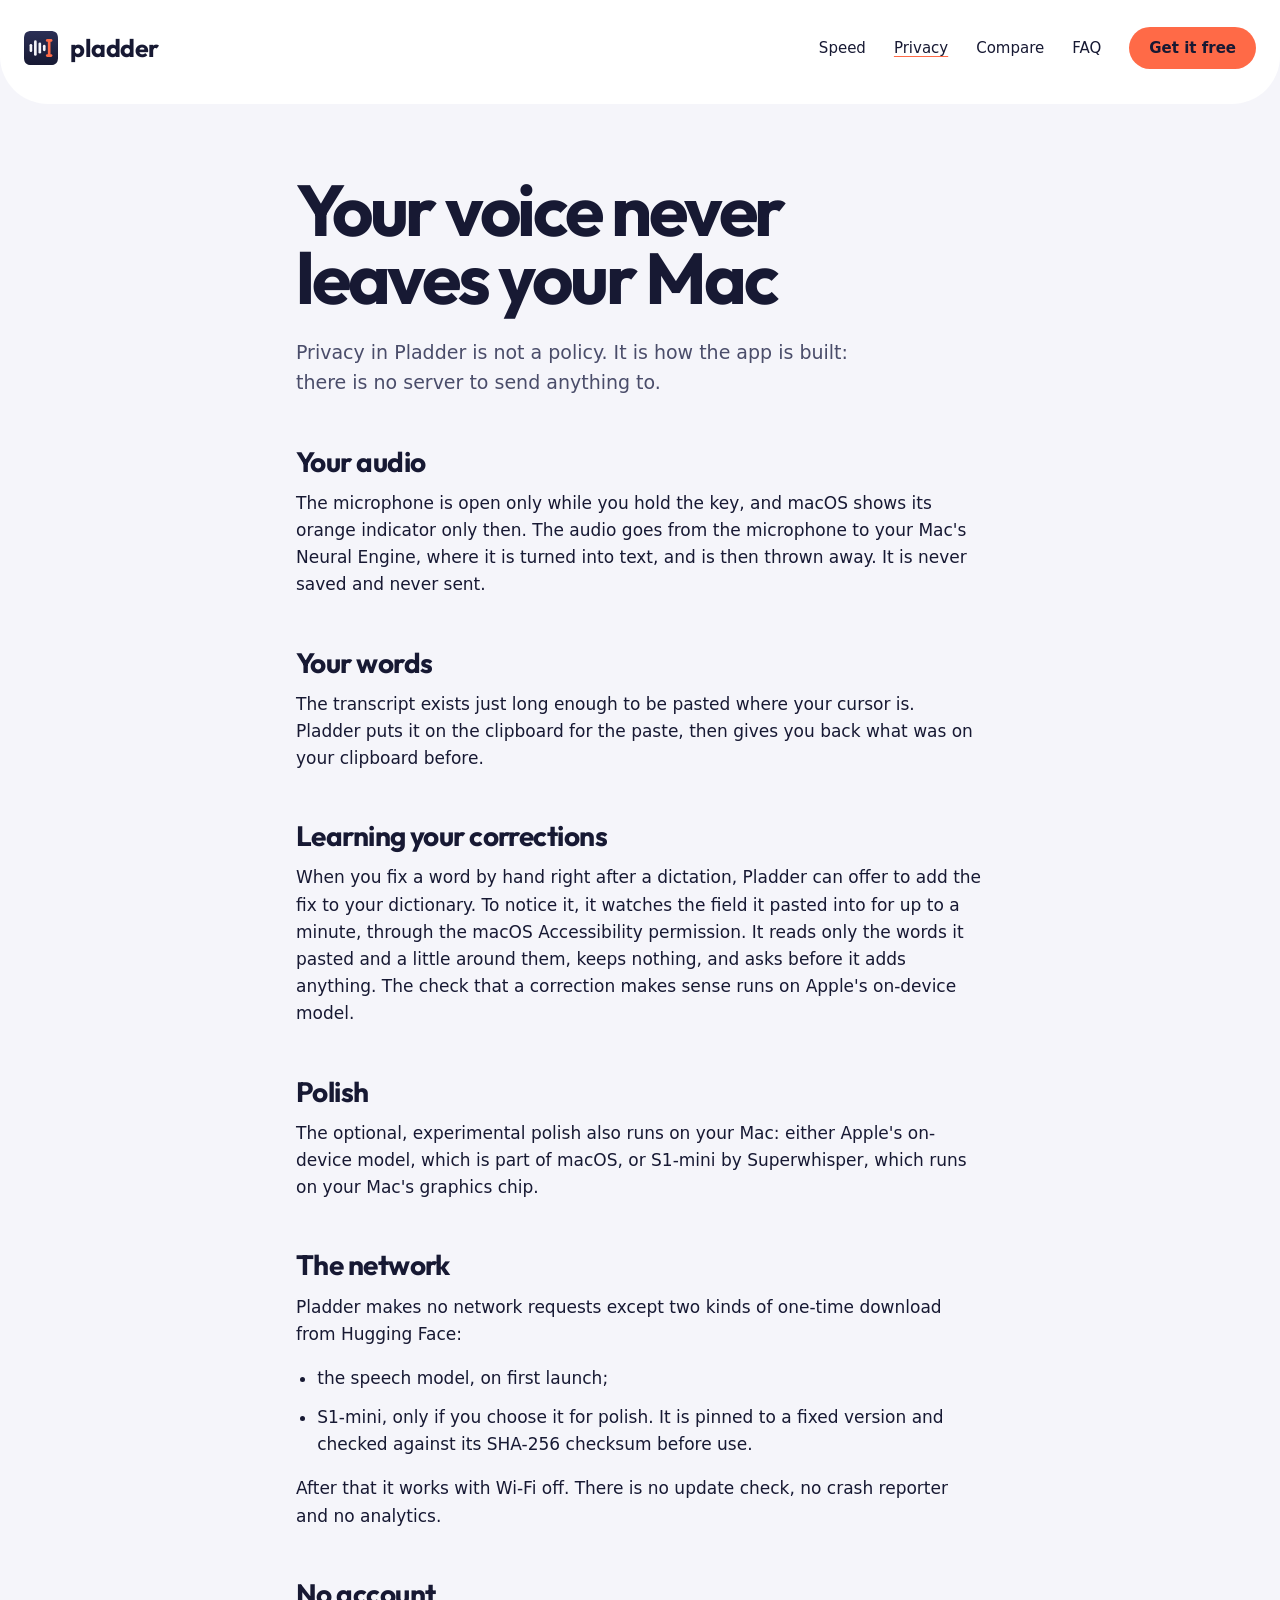
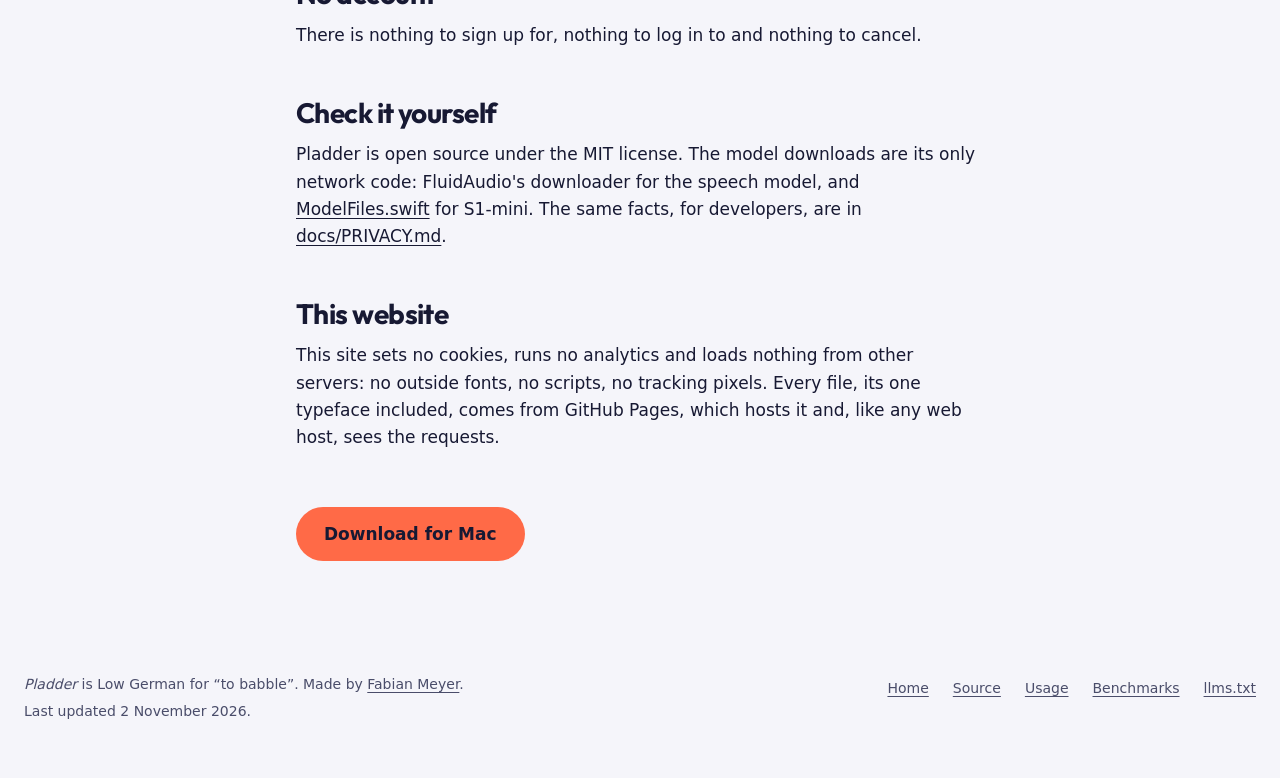
==== site/privacy/index.html @ 241f2f46 "Site: no pinned release, the checksum links to the latest one The button already downloads releases/" ====
<!doctype html>
<html lang="en">
<head>
<meta charset="utf-8">
<meta name="viewport" content="width=device-width, initial-scale=1">
<title>Privacy: your voice never leaves your Mac · Pladder</title>
<meta name="description" content="How Pladder handles your voice and your words: audio and text stay on your Mac, the microphone is open only while you hold the key, and there is no account, no analytics and no update check.">
<link rel="canonical" href="https://dinooo13.github.io/pladder/privacy/">
<link rel="icon" href="../favicon.svg" type="image/svg+xml">
<link rel="apple-touch-icon" href="../apple-touch-icon.png">
<link rel="preload" href="../fonts/outfit.woff2" as="font" type="font/woff2" crossorigin>
<link rel="stylesheet" href="../style.css">
<meta name="color-scheme" content="light dark">
<meta name="theme-color" content="#FFFFFF" media="(prefers-color-scheme: light)">
<meta name="theme-color" content="#15172B" media="(prefers-color-scheme: dark)">
<meta property="og:type" content="article">
<meta property="og:site_name" content="Pladder">
<meta property="og:title" content="Pladder privacy: your voice never leaves your Mac">
<meta property="og:description" content="Audio and text stay on your Mac. No account, no analytics, no update check.">
<meta property="og:url" content="https://dinooo13.github.io/pladder/privacy/">
<meta property="og:image" content="https://dinooo13.github.io/pladder/social-preview.png">
<meta property="og:image:width" content="1280">
<meta property="og:image:height" content="640">
<meta property="og:image:alt" content="Pladder: talk to your agents. Push-to-talk dictation for macOS. On-device, free and open source.">
<meta name="twitter:card" content="summary_large_image">
</head>
<body>
<a class="skip" href="#main">Skip to content</a>

<header class="top-band page-band">
<div class="top">
  <a class="brand" href="../">
    <svg width="34" height="34" viewBox="0 0 1024 1024" aria-hidden="true"><defs><linearGradient id="ink" x1="0" y1="0" x2="0" y2="1"><stop offset="0" stop-color="#2B2F55"/><stop offset="1" stop-color="#171933"/></linearGradient></defs><path fill="url(#ink)" d="M229.07 0L794.93 0C956.78 0 1024 67.22 1024 229.07L1024 794.93C1024 956.78 956.78 1024 794.93 1024L229.07 1024C67.22 1024 0 956.78 0 794.93L0 229.07C0 67.22 67.22 0 229.07 0Z"/><g fill="#F5F5FA"><rect x="168" y="392" width="80" height="240" rx="40"/><rect x="302" y="280" width="80" height="464" rx="40"/><rect x="436" y="344" width="80" height="336" rx="40"/><rect x="570" y="416" width="80" height="192" rx="40"/></g><g fill="#FF6A47"><rect x="718" y="244" width="80" height="536" rx="40"/><rect x="660" y="244" width="196" height="80" rx="40"/><rect x="660" y="700" width="196" height="80" rx="40"/></g></svg>
    <span>pladder</span>
  </a>
  <nav aria-label="Main">
    <a class="in-page" href="../#speed">Speed</a>
    <a class="in-page" href="./" aria-current="page">Privacy</a>
    <a class="in-page" href="../#compare">Compare</a>
    <a class="in-page" href="../#faq">FAQ</a>
    <a class="btn btn-small" href="https://github.com/dinooo13/pladder/releases/latest/download/Pladder.dmg">Get it free</a>
  </nav>
</div>
</header>

<main class="page" id="main">
<h1>Your voice never leaves your Mac</h1>
<p class="lede">Privacy in Pladder is not a policy. It is how the app is built: there is no server to send anything to.</p>

<h2>Your audio</h2>
<p>The microphone is open only while you hold the key, and macOS shows its orange indicator only then. The audio goes from the microphone to your Mac's Neural Engine, where it is turned into text, and is then thrown away. It is never saved and never sent.</p>

<h2>Your words</h2>
<p>The transcript exists just long enough to be pasted where your cursor is. Pladder puts it on the clipboard for the paste, then gives you back what was on your clipboard before.</p>

<h2>Learning your corrections</h2>
<p>When you fix a word by hand right after a dictation, Pladder can offer to add the fix to your dictionary. To notice it, it watches the field it pasted into for up to a minute, through the macOS Accessibility permission. It reads only the words it pasted and a little around them, keeps nothing, and asks before it adds anything. The check that a correction makes sense runs on Apple's on-device model.</p>

<h2>Polish</h2>
<p>The optional, experimental polish also runs on your Mac: either Apple's on-device model, which is part of macOS, or S1-mini by Superwhisper, which runs on your Mac's graphics chip.</p>

<h2>The network</h2>
<p>Pladder makes no network requests except two kinds of one-time download from Hugging Face:</p>
<ul>
  <li>the speech model, on first launch;</li>
  <li>S1-mini, only if you choose it for polish. It is pinned to a fixed version and checked against its SHA-256 checksum before use.</li>
</ul>
<p>After that it works with Wi-Fi off. There is no update check, no crash reporter and no analytics.</p>

<h2>No account</h2>
<p>There is nothing to sign up for, nothing to log in to and nothing to cancel.</p>

<h2>Check it yourself</h2>
<p>Pladder is open source under the MIT license. The model downloads are its only network code: FluidAudio's downloader for the speech model, and <a href="https://github.com/dinooo13/pladder/blob/main/Sources/PladderRefine/ModelFiles.swift">ModelFiles.swift</a> for S1-mini. The same facts, for developers, are in <a href="https://github.com/dinooo13/pladder/blob/main/docs/PRIVACY.md">docs/PRIVACY.md</a>.</p>

<h2>This website</h2>
<p>This site sets no cookies, runs no analytics and loads nothing from other servers: no outside fonts, no scripts, no tracking pixels. Every file, its one typeface included, comes from GitHub Pages, which hosts it and, like any web host, sees the requests.</p>

<p class="back"><a class="btn" href="https://github.com/dinooo13/pladder/releases/latest/download/Pladder.dmg">Download for Mac</a></p>
</main>

<footer class="foot">
  <div>
    <p><em>Pladder</em> is Low German for “to babble”. Made by <a href="https://github.com/dinooo13">Fabian Meyer</a>.</p>
    <p>Last updated <time datetime="2026-11-02">2 November 2026</time>.</p>
  </div>
  <nav aria-label="Footer"><a href="../">Home</a><a href="https://github.com/dinooo13/pladder">Source</a><a href="https://github.com/dinooo13/pladder/blob/main/docs/USAGE.md">Usage</a><a href="https://github.com/dinooo13/pladder/blob/main/docs/BENCHMARKS.md">Benchmarks</a><a href="../llms.txt">llms.txt</a></nav>
</footer>
</body>
</html>
---- site/style.css ----
/* The site's one stylesheet. Colours are the mark's ink, paper and the
   caret's coral, light or dark as the visitor's Mac is. Display type is
   Outfit, the wordmark's face, served from here; body text is the Mac's own.
   Nothing loads from another server. */

@font-face {
  font-family: "Outfit";
  src: url("fonts/outfit.woff2") format("woff2");
  font-weight: 500 700;
  font-display: swap;
}

:root {
  color-scheme: light dark;
  --bg: #F5F5FA;
  --hero: #FFFFFF;
  --ink: #171933;
  --card: #FFFFFF;
  --muted: #4A4D6A;
  --faint: #5A5D7A;
  --line: #E2E3EF;
  --dark: #171933;
  --dark-2: #22254A;
  --dark-3: #33365E;
  --dark-ink: #F5F5FA;
  --dark-muted: #C9CBEA;
  --dark-faint: #A3A6C8;
  --coral: #FF6A47;
  --coral-ink: #171933;
  --pop: #FF8F73;
  --num: #E8502C;
  --key: #171933;
  --key-ink: #F5F5FA;
  --cta: #171933;
  --cta-ink: #F5F5FA;

  /* T3 Code's own light and dark tokens, for the window in the hero. */
  --app-bg: #FDFDFD;
  --app-side: #FAFAFA;
  --app-line: #E4E4E7;
  --app-ink: #18181B;
  --app-muted: #71717A;
  --app-control: #F4F4F5;
  --app-row: #FFFFFF;
  --app-ring: rgba(228, 228, 231, 0.7);
  --app-msg: #EBEBED;
  --app-card: #FFFFFF;
  --app-outline: rgba(0, 0, 0, 0.08);
  --app-code: rgba(24, 24, 27, 0.08);
  --app-primary: #3B50D6;
  --app-info: #1D4ED8;
  --app-add: #047857;
  --app-del: #B91C1C;
  --pill-bg: rgba(255, 255, 255, 0.62);
  --pill-line: rgba(255, 255, 255, 0.75);
  --pill-hi: rgba(255, 255, 255, 0.9);
  --pill-ink: #1D1D1F;

  --display: "Outfit", -apple-system, BlinkMacSystemFont, "Segoe UI", system-ui, sans-serif;
  --text: -apple-system, BlinkMacSystemFont, "Segoe UI", system-ui, sans-serif;
  --mono: ui-monospace, "SF Mono", Menlo, Consolas, monospace;
  --focus: #E8502C;
}

@media (prefers-color-scheme: dark) {
  :root {
    --bg: #0E0F1C;
    --hero: #15172B;
    --ink: #F5F5FA;
    --card: #15172B;
    --muted: #B4B7D0;
    --faint: #9093AE;
    --line: #2A2D45;
    --dark: #1C1F38;
    --dark-2: #262A4A;
    --dark-3: #353A62;
    --num: #FF7A59;
    --key: #2A2D45;
    --cta: #1C1F38;
    --focus: #FF8F73;

    --app-bg: #000000;
    --app-side: #000000;
    --app-line: rgba(255, 255, 255, 0.08);
    --app-ink: #F5F5F5;
    --app-muted: #A3A3A3;
    --app-control: #191A1D;
    --app-row: rgba(255, 255, 255, 0.07);
    --app-ring: transparent;
    --app-msg: #1C1C1C;
    --app-card: #111111;
    --app-outline: rgba(255, 255, 255, 0.06);
    --app-code: rgba(245, 245, 245, 0.1);
    --app-primary: #4F68F0;
    --app-info: #60A5FA;
    --app-add: #34D399;
    --app-del: #F87171;
    --pill-bg: rgba(48, 48, 56, 0.62);
    --pill-line: rgba(255, 255, 255, 0.14);
    --pill-hi: rgba(255, 255, 255, 0.12);
    --pill-ink: #F5F5F7;
  }
}

*, *::before, *::after { box-sizing: border-box; }
html { -webkit-text-size-adjust: 100%; scroll-behavior: smooth; scroll-padding-top: 1rem; }
@media (prefers-reduced-motion: reduce) { html { scroll-behavior: auto; } }

body {
  margin: 0;
  background: var(--bg);
  color: var(--ink);
  font: 400 17px/1.6 var(--text);
  overflow-x: clip;
}

p { margin: 0; }
a { color: inherit; text-decoration-thickness: 0.07em; text-underline-offset: 0.18em; }
a:hover { text-decoration-color: var(--coral); }
:focus-visible { outline: 3px solid var(--focus); outline-offset: 3px; border-radius: 4px; }
img { display: block; max-width: 100%; height: auto; }
del { text-decoration-thickness: 0.08em; }

.sr {
  position: absolute;
  width: 1px; height: 1px;
  margin: -1px; padding: 0;
  overflow: hidden;
  clip-path: inset(50%);
  white-space: nowrap;
}

.skip {
  position: absolute;
  left: 1rem; top: -4rem;
  z-index: 10;
  padding: 0.75rem 1.25rem;
  border-radius: 999px;
  background: var(--ink);
  color: var(--bg);
  font-weight: 600;
}
.skip:focus { top: 1rem; }

h1, h2, h3 { font-family: var(--display); font-weight: 700; margin: 0; }

.btn {
  display: inline-flex;
  align-items: center;
  gap: 10px;
  padding: 17px 28px;
  border-radius: 999px;
  background: var(--coral);
  color: var(--coral-ink);
  font: 600 17px/1.2 var(--text);
  text-decoration: none;
}
.btn:hover { box-shadow: 0 0 0 4px rgba(255, 106, 71, 0.3); }
.btn-small { padding: 12px 20px; font-size: 15px; }

kbd.key {
  display: inline-block;
  font: 600 14px/1 var(--text);
  color: var(--key-ink);
  background: var(--key);
  border: 1px solid rgba(0, 0, 0, 0.2);
  border-bottom-width: 3px;
  border-radius: 9px;
  padding: 11px 14px;
}
kbd.key-space { padding-inline: 44px; }
kbd.key-v { background: var(--coral); color: var(--coral-ink); border-color: rgba(0, 0, 0, 0.12); }

/* Header and hero: one white band with rounded lower corners. */

.top-band, .band { background: var(--hero); }
.band { border-radius: 0 0 48px 48px; overflow-x: clip; }

.top {
  max-width: 1280px;
  margin: 0 auto;
  padding: 24px;
  display: flex;
  flex-wrap: wrap;
  align-items: center;
  justify-content: space-between;
  gap: 12px 32px;
}
.brand { display: flex; align-items: center; gap: 12px; text-decoration: none; }
.brand span { font: 700 25px/1 var(--display); letter-spacing: -0.02em; }
.top nav { display: flex; flex-wrap: wrap; align-items: center; gap: 4px 28px; font-size: 15px; font-weight: 500; }
.top nav a:not(.btn) { text-decoration: none; padding: 12px 0; }
.top nav a:not(.btn):hover, .top nav a[aria-current] { text-decoration: underline; text-decoration-color: var(--coral); }

.hero {
  width: 100%;
  padding: 56px 0 104px max(24px, calc((100% - 1232px) / 2));
  display: flex;
  flex-wrap: wrap;
  align-items: center;
  gap: 48px 56px;
}
.hero-text { position: relative; z-index: 2; flex: 1 1 360px; max-width: 400px; display: flex; flex-direction: column; gap: 28px; }
.hero h1 {
  width: max-content;
  font-size: clamp(56px, 5.8vw, 88px);
  line-height: 0.9;
  letter-spacing: -0.05em;
}
.hero-copy { max-width: 330px; display: flex; flex-direction: column; gap: 24px; padding-bottom: 8px; }
.intro { font-size: clamp(18px, 1.5vw, 21px); line-height: 1.5; }
.intro a { text-decoration-color: var(--coral); }
.get { display: flex; flex-wrap: wrap; align-items: center; gap: 14px 18px; }
.perks { font-size: 15px; font-weight: 500; }

/* The hero picture: T3 Code's chat, built from its MIT source, with
   Pladder's pill over it. Drawn at 1000 px and scaled by --u, one design
   pixel, so the whole window shrinks with the column instead of cropping. */

.visual {
  --w: 848;
  --u: min(1px, 100cqw / var(--w));
  container-type: inline-size;
  position: relative;
  z-index: 1;
  margin-top: -36px;
  flex: 999 1 560px;
  min-width: 0;
  display: flex;
  flex-direction: column;
  gap: 20px;
  align-items: flex-end;
}
.shot { display: flex; flex-direction: column; align-items: flex-end; width: 100%; }

.t3 {
  width: calc(1000 * var(--u));
  margin-right: calc(-152 * var(--u));
  min-height: calc(500 * var(--u));
  display: flex;
  overflow: hidden;
  background: var(--app-bg);
  color: var(--app-ink);
  border: 1px solid var(--app-line);
  border-radius: calc(12 * var(--u));
  box-shadow: 0 calc(30 * var(--u)) calc(60 * var(--u)) rgba(10, 12, 30, 0.22);
  font: 400 calc(14 * var(--u))/1.5 -apple-system, BlinkMacSystemFont, "Segoe UI", system-ui, sans-serif;
  text-align: left;
}
.t3 svg { flex: none; width: calc(13 * var(--u)); height: calc(13 * var(--u)); }
.t3 .mute { color: var(--app-muted); }
.t3-side {
  flex: 0 1 calc(240 * var(--u));
  min-width: 0;
  overflow: hidden;
  display: flex;
  flex-direction: column;
  background: var(--app-side);
  border-right: 1px solid var(--app-line);
}
.t3-title {
  height: calc(52 * var(--u));
  flex: none;
  display: flex;
  align-items: center;
  gap: calc(10 * var(--u));
  padding: 0 calc(12 * var(--u));
  font-weight: 500;
  white-space: nowrap;
}
.t3-title b { font-weight: 700; }
.lights { display: flex; gap: calc(7 * var(--u)); }
.lights i { width: calc(11 * var(--u)); height: calc(11 * var(--u)); border-radius: 50%; background: #FF5F57; }
.lights i + i { background: #FEBC2E; }
.lights i + i + i { background: #28C840; }
.t3-search {
  margin: 0 calc(8 * var(--u)) calc(6 * var(--u));
  height: calc(32 * var(--u));
  display: flex;
  align-items: center;
  gap: calc(8 * var(--u));
  padding: 0 calc(8 * var(--u));
  border-radius: calc(6 * var(--u));
  background: var(--app-control);
  color: var(--app-muted);
  font-weight: 500;
}
.t3-search svg { width: calc(15 * var(--u)); height: calc(15 * var(--u)); }
.t3-group {
  height: calc(32 * var(--u));
  display: flex;
  align-items: center;
  gap: calc(8 * var(--u));
  padding: 0 calc(16 * var(--u));
  font-size: calc(12 * var(--u));
  font-weight: 500;
  color: var(--app-muted);
}
.t3-group .rule { flex: 1; height: 1px; background: var(--app-line); }
.t3-group.settled { margin-top: auto; padding-bottom: calc(8 * var(--u)); }
.t3-threads { padding: 0 calc(8 * var(--u)); display: flex; flex-direction: column; gap: calc(4 * var(--u)); }
.t3-thread { border-radius: calc(6 * var(--u)); padding: calc(8 * var(--u)) calc(10 * var(--u)); display: flex; flex-direction: column; gap: 1px; }
.t3-thread.active { background: var(--app-row); box-shadow: inset 0 0 0 1px var(--app-ring); }
.t3-thread .meta {
  min-height: calc(20 * var(--u));
  display: flex;
  align-items: center;
  gap: calc(6 * var(--u));
  font-size: calc(12 * var(--u));
  color: var(--app-muted);
  white-space: nowrap;
  overflow: hidden;
}
.t3-thread .name { flex: 1; min-width: 0; overflow: hidden; text-overflow: ellipsis; }
.t3-thread .branch { margin-top: calc(2 * var(--u)); }
.t3-thread .subject { font-weight: 500; white-space: nowrap; overflow: hidden; text-overflow: ellipsis; }
.badge {
  flex: none;
  width: calc(16 * var(--u));
  height: calc(16 * var(--u));
  border-radius: calc(4 * var(--u));
  background: var(--app-control);
  color: var(--app-ink);
  display: grid;
  place-items: center;
  font-size: calc(9 * var(--u));
  font-weight: 700;
}
.badge.coral { background: var(--coral); color: #171933; }
.status { display: flex; align-items: center; gap: calc(4 * var(--u)); font-weight: 500; color: var(--app-info); }
.diff { font-family: var(--mono); }
.diff .add { color: var(--app-add); }
.diff .del { color: var(--app-del); }

.t3-main { flex: 1 1 auto; min-width: 0; display: flex; flex-direction: column; }
.t3-crumbs {
  height: calc(52 * var(--u));
  flex: none;
  display: flex;
  align-items: center;
  gap: calc(10 * var(--u));
  padding: 0 calc(16 * var(--u));
  font-weight: 500;
  white-space: nowrap;
  overflow: hidden;
}
.t3-crumbs .square { flex: none; width: calc(14 * var(--u)); height: calc(14 * var(--u)); border-radius: calc(3 * var(--u)); background: var(--coral); }
.t3-crumbs .name { overflow: hidden; text-overflow: ellipsis; }
.t3-chat {
  flex: 1 1 auto;
  width: 100%;
  max-width: calc(592 * var(--u));
  margin: 0 auto 0 calc(24 * var(--u));
  padding: calc(12 * var(--u)) calc(16 * var(--u)) 0;
  display: flex;
  flex-direction: column;
  gap: calc(16 * var(--u));
}
.t3-ask { align-self: flex-end; max-width: 80%; background: var(--app-msg); border-radius: calc(16 * var(--u)); padding: calc(12 * var(--u)); }
.t3-worked {
  display: flex;
  align-items: center;
  gap: calc(4 * var(--u));
  padding: calc(4 * var(--u)) 0 calc(8 * var(--u));
  border-bottom: 1px solid var(--app-line);
  color: var(--app-muted);
}
.t3-worked svg { width: calc(14 * var(--u)); height: calc(14 * var(--u)); }
.t3-chat p { padding: calc(2 * var(--u)) calc(4 * var(--u)); line-height: 1.65; }
.t3-chat code { font: 0.85em var(--mono); padding: 0.1em 0.35em; border-radius: calc(4 * var(--u)); background: var(--app-code); }
.t3-composer {
  width: calc(100% - 56 * var(--u));
  max-width: calc(560 * var(--u));
  margin: calc(20 * var(--u)) auto 0 calc(40 * var(--u));
  border-radius: calc(16 * var(--u));
  background: var(--app-card);
  box-shadow: 0 0 0 1px var(--app-outline), 0 1px 2px rgba(0, 0, 0, 0.05);
}
.t3-composer p { padding: calc(14 * var(--u)) calc(16 * var(--u)) calc(8 * var(--u)); line-height: 1.65; }
.t3-tools { display: flex; align-items: center; gap: calc(8 * var(--u)); padding: 0 calc(8 * var(--u)) calc(8 * var(--u)) calc(14 * var(--u)); color: var(--app-muted); }
.t3-tools > svg { width: calc(16 * var(--u)); height: calc(16 * var(--u)); margin-right: auto; }
.t3-model { padding: 0 calc(8 * var(--u)); font-weight: 500; color: var(--app-ink); white-space: nowrap; }
.t3-send {
  width: calc(32 * var(--u));
  height: calc(32 * var(--u));
  border-radius: 50%;
  display: grid;
  place-items: center;
  background: var(--app-primary);
  color: #FFFFFF;
  box-shadow: inset 0 1px rgba(255, 255, 255, 0.16);
}
.t3-foot {
  width: calc(100% - 56 * var(--u));
  max-width: calc(560 * var(--u));
  margin: 0 auto 0 calc(40 * var(--u));
  display: flex;
  justify-content: space-between;
  gap: calc(8 * var(--u));
  padding: calc(8 * var(--u)) calc(8 * var(--u)) calc(76 * var(--u));
  font-size: calc(12 * var(--u));
  color: var(--app-muted);
  white-space: nowrap;
}

/* Pladder's Live pill, to OverlayPill.swift's metrics. */
.pill {
  position: relative;
  width: 440px;
  max-width: calc(100% - 24px);
  margin: calc(-40 * var(--u)) 92px 0 0;
  min-height: 56px;
  display: flex;
  align-items: center;
  gap: 10px;
  padding: 12px 18px;
  border-radius: 999px;
  background: var(--pill-bg);
  color: var(--pill-ink);
  border: 1px solid var(--pill-line);
  box-shadow: 0 10px 30px rgba(10, 12, 30, 0.18), inset 0 1px 0 var(--pill-hi);
  -webkit-backdrop-filter: blur(24px) saturate(180%);
  backdrop-filter: blur(24px) saturate(180%);
  font-family: ui-rounded, "SF Pro Rounded", -apple-system, system-ui, sans-serif;
}
.rec { flex: none; width: 8px; height: 8px; border-radius: 50%; background: #FF6A47; box-shadow: 0 0 8px rgba(255, 106, 71, 0.6); }
.wave { flex: none; display: flex; align-items: center; gap: 3px; height: 24px; opacity: 0.8; }
.wave i { display: block; width: 3px; height: calc(var(--h) * 1px); border-radius: 2px; background: currentColor; }
.kgroup { display: inline-flex; align-items: center; gap: inherit; white-space: nowrap; }
.said { min-width: 0; font-size: 13px; font-weight: 500; line-height: 1.35; }

.keys {
  margin-right: 92px;
  display: flex;
  flex-wrap: wrap;
  justify-content: flex-end;
  align-items: center;
  gap: 10px;
  font-size: 15px;
  font-weight: 500;
}

/* Sections */

.sec { max-width: 1280px; margin: 0 auto; padding: 136px 24px 0; }
.sec.last { padding-bottom: 136px; }

.h-xl { font-size: clamp(40px, 5.2vw, 72px); line-height: 0.95; letter-spacing: -0.045em; margin-bottom: 16px; }
.h-l { font-size: clamp(36px, 4.4vw, 60px); line-height: 0.98; letter-spacing: -0.04em; margin-bottom: 40px; }
.narrow { max-width: 16ch; }
.narrower { max-width: 12ch; margin-bottom: 0; }
.lede { font-size: 19px; color: var(--muted); max-width: 32em; margin-bottom: 48px; }
.lede-s { font-size: 19px; }
.kicker { margin-bottom: 12px; font-size: 15px; font-weight: 700; letter-spacing: 0.08em; text-transform: uppercase; color: var(--muted); }
.muted { color: var(--muted); }
.faint { color: var(--faint); }
.small { font-size: 15px; }
.strong { font-size: 17px; font-weight: 600; }
.full { flex-basis: 100%; }

.grid { display: grid; gap: 16px; grid-template-columns: repeat(auto-fit, minmax(min(100%, var(--min)), 1fr)); }
.g280 { --min: 280px; }
.g300 { --min: 230px; }
.g360 { --min: 360px; }
.g380 { --min: 380px; }
.tight { margin-top: 16px; }

.card { background: var(--card); border-radius: 24px; padding: 28px; display: flex; flex-direction: column; gap: 12px; }
.card h3 { font-size: 24px; line-height: 1.2; }
.big-card { border-radius: 28px; padding: 32px; gap: 16px; }
.row-card { flex-direction: row; flex-wrap: wrap; align-items: center; gap: 12px 16px; }
.label { font-size: 14px; font-weight: 700; letter-spacing: 0.08em; text-transform: uppercase; }
.mono { font: 16px/1.6 var(--mono); border-radius: 12px; padding: 16px 18px; background: var(--bg); color: var(--muted); }
.mono-inline { font: 500 15px var(--mono); }

.dark { background: var(--dark); color: var(--dark-ink); }
.dark .mono { background: var(--dark-2); color: var(--dark-ink); }
.dark-2, .dark2 { background: var(--dark-2); }
.pop { color: var(--pop); }
.dark-muted { color: var(--dark-muted); }
.dark-faint { color: var(--dark-faint); }

/* Speed */

.speed {
  background: var(--card);
  border-radius: 40px;
  padding: clamp(32px, 6vw, 80px);
  display: grid;
  grid-template-columns: repeat(auto-fit, minmax(min(100%, 380px), 1fr));
  gap: 32px 80px;
  align-items: center;
}
.speed-num { display: flex; flex-direction: column; gap: 4px; }
.big { font: 700 clamp(96px, 15vw, 220px)/0.85 var(--display); letter-spacing: -0.06em; word-spacing: -0.12em; }
.big a { color: var(--num); text-decoration: none; }
.big a:hover { text-decoration: underline; text-decoration-thickness: 0.03em; }
.small-muted { font-size: 15px; color: var(--muted); }
.speed-text { display: flex; flex-direction: column; gap: 20px; }
.speed-text .h-l { margin: 0; }
.speed-text .lede-s { color: var(--muted); }
.note { font-size: 15px; color: var(--muted); }
.note a { color: var(--ink); }

/* Privacy */

.private {
  background: var(--dark);
  color: var(--dark-ink);
  border-radius: 40px;
  padding: clamp(28px, 6vw, 80px);
  display: flex;
  flex-direction: column;
  gap: 40px;
}
.private-head { display: flex; flex-wrap: wrap; justify-content: space-between; align-items: flex-end; gap: 24px; }
.private-head p { max-width: 24em; }
.claim { font: 700 28px/1.15 var(--display); letter-spacing: -0.02em; }
.claim-xl { font: 700 clamp(36px, 4.2vw, 56px)/1 var(--display); letter-spacing: -0.04em; }
.policy { display: flex; flex-direction: column; gap: 9px; padding-top: 4px; }
.policy span { display: block; height: 9px; border-radius: 5px; background: var(--dark-3); }
.policy .gap { margin-top: 9px; }
.soft { background: var(--coral); color: var(--coral-ink); }
.soft :focus-visible { outline-color: var(--coral-ink); }
.strongish { font-weight: 500; }
.push { margin-top: auto; }

/* Compare */

.table-wrap { background: var(--card); border-radius: 28px; }
table { width: 100%; border-collapse: collapse; font-size: 16px; line-height: 1.45; text-align: left; }
th, td { padding: 20px 28px; border-top: 1px solid var(--line); vertical-align: top; text-align: left; }
thead th, thead td { border-top: 0; padding-top: 28px; }
tbody tr:last-child > * { padding-bottom: 28px; }
thead th { font: 600 20px/1.2 var(--display); color: var(--muted); }
thead th.us { background: var(--coral); color: var(--coral-ink); font-size: 24px; font-weight: 700; }
tbody th { font-weight: 600; width: 24%; }
tbody td { color: var(--muted); }
td.us { color: var(--num); font-weight: 700; font-size: 19px; }
td.us a { color: inherit; }
.fine { margin-top: 16px; font-size: 13px; color: var(--muted); max-width: 60em; }

/* How */

.steps { list-style: none; margin: 32px 0 0; padding: 0; }
.steps h3 { font-size: 28px; letter-spacing: -0.02em; }
.num {
  width: 56px; height: 56px;
  border-radius: 50%;
  display: grid;
  place-items: center;
  background: var(--coral);
  color: var(--coral-ink);
  font: 700 28px/1 var(--display);
}

/* Pill styles */

.styles {
  list-style: none;
  margin: 0;
  padding: 0;
  display: grid;
  grid-template-columns: repeat(4, 1fr);
  gap: 24px 16px;
}
.styles figure { margin: 0; }
.styles img { width: 100%; border-radius: 16px; }
.styles figcaption { margin-top: 10px; font: 600 17px/1.3 var(--display); text-align: center; }

/* FAQ */

.faq { max-width: 880px; }
.faq h2 { margin-bottom: 32px; }
.faq-list { border-top: 1px solid var(--line); }
.faq details { border-bottom: 1px solid var(--line); }
.faq summary {
  display: flex;
  justify-content: space-between;
  align-items: baseline;
  gap: 24px;
  padding: 22px 0;
  font-size: 19px;
  font-weight: 600;
  cursor: pointer;
  list-style: none;
}
.faq summary::-webkit-details-marker { display: none; }
.faq summary::after { content: "+"; flex: none; font-size: 26px; line-height: 1; color: var(--faint); transition: transform 0.15s; }
.faq details[open] summary::after { transform: rotate(45deg); }
.faq details p { margin: -8px 0 22px; color: var(--muted); max-width: 40em; }
@media (prefers-reduced-motion: reduce) { .faq summary::after { transition: none; } }

/* Closing call */

.cta {
  background: var(--cta);
  color: var(--cta-ink);
  border-radius: 40px;
  padding: clamp(48px, 8vw, 104px) 24px;
  display: flex;
  flex-direction: column;
  align-items: center;
  text-align: center;
  gap: 24px;
}
.h-cta { font-size: clamp(44px, 6.4vw, 96px); line-height: 0.95; letter-spacing: -0.045em; }
.cta-lede { font-size: 19px; font-weight: 500; max-width: 26em; }
.release { font-size: 14px; font-weight: 500; color: var(--dark-muted); max-width: 34em; }

/* Footer */

.foot {
  max-width: 1280px;
  margin: 0 auto;
  padding: 0 24px 56px;
  display: flex;
  flex-wrap: wrap;
  justify-content: space-between;
  gap: 16px 24px;
  font-size: 14px;
  color: var(--muted);
}
.foot p + p { margin-top: 4px; }
.foot nav { display: flex; flex-wrap: wrap; column-gap: 24px; align-items: flex-start; }
.foot nav a { padding: 4px 0; }

/* Text pages */

.page { max-width: 46rem; margin: 0 auto; padding: 72px 24px 112px; }
.page h1 { font-size: clamp(40px, 6vw, 72px); line-height: 0.95; letter-spacing: -0.045em; }
.page .lede { margin: 24px 0 0; }
.page h2 { font-size: 28px; line-height: 1.15; letter-spacing: -0.02em; margin-top: 48px; }
.page p, .page li { margin: 12px 0 0; }
.page ul { padding-left: 1.25em; }
.page .back { margin-top: 56px; }
.page-band { border-radius: 0 0 48px 48px; padding-bottom: 8px; }

/* Narrower screens */

@media (max-width: 1000px) {
  .hero { padding-top: 32px; padding-bottom: 72px; }
  .hero-text { max-width: none; padding-right: 24px; }
  .hero h1 { width: auto; }
  .hero-copy { max-width: 34rem; }
  .visual { margin-top: 0; }
}

@media (max-width: 760px) {
  .top nav .in-page { display: none; }
  .sec { padding-top: 88px; }
  .sec.last { padding-bottom: 88px; }
  .band { border-radius: 0 0 32px 32px; }
  .hero h1 { font-size: clamp(44px, 13vw, 72px); }
  .lede { margin-bottom: 32px; }
  .speed, .private, .cta { border-radius: 28px; }
  .card { padding: 24px; }
  .big-card { padding: 24px; }
  .styles { grid-template-columns: repeat(2, 1fr); }
  .styles img { border-radius: 12px; }
  /* The table stacks: one block per row, each answer labelled with its app. */
  table, tbody, tr, th, td { display: block; }
  thead { position: absolute; width: 1px; height: 1px; overflow: hidden; clip-path: inset(50%); }
  tbody tr { padding: 22px 24px; border-top: 1px solid var(--line); }
  tbody tr:first-child { border-top: 0; }
  tbody tr:last-child > * { padding-bottom: 0; }
  tbody th { width: auto; padding: 0 0 10px; border: 0; font: 600 19px/1.25 var(--display); }
  tbody td { display: grid; grid-template-columns: 7.25rem 1fr; gap: 12px; padding: 5px 0; border: 0; }
  tbody td::before { content: attr(data-label); font-size: 14px; font-weight: 600; color: var(--faint); padding-top: 0.15em; }
  td.us { font-size: 19px; line-height: 1.3; }
  td.us::before { color: var(--ink); }
  .keys, .pill { margin-right: 24px; }
  .keys { font-size: 14px; gap: 8px; }
  kbd.key-space { padding-inline: 26px; }
}

/* On a phone the window drops its sidebar, so the chat stays legible. */
@media (max-width: 640px) {
  .visual { --w: 640; }
  .t3 { width: calc(700 * var(--u)); margin-right: calc(-60 * var(--u)); min-height: 0; }
  .t3-side { display: none; }
}
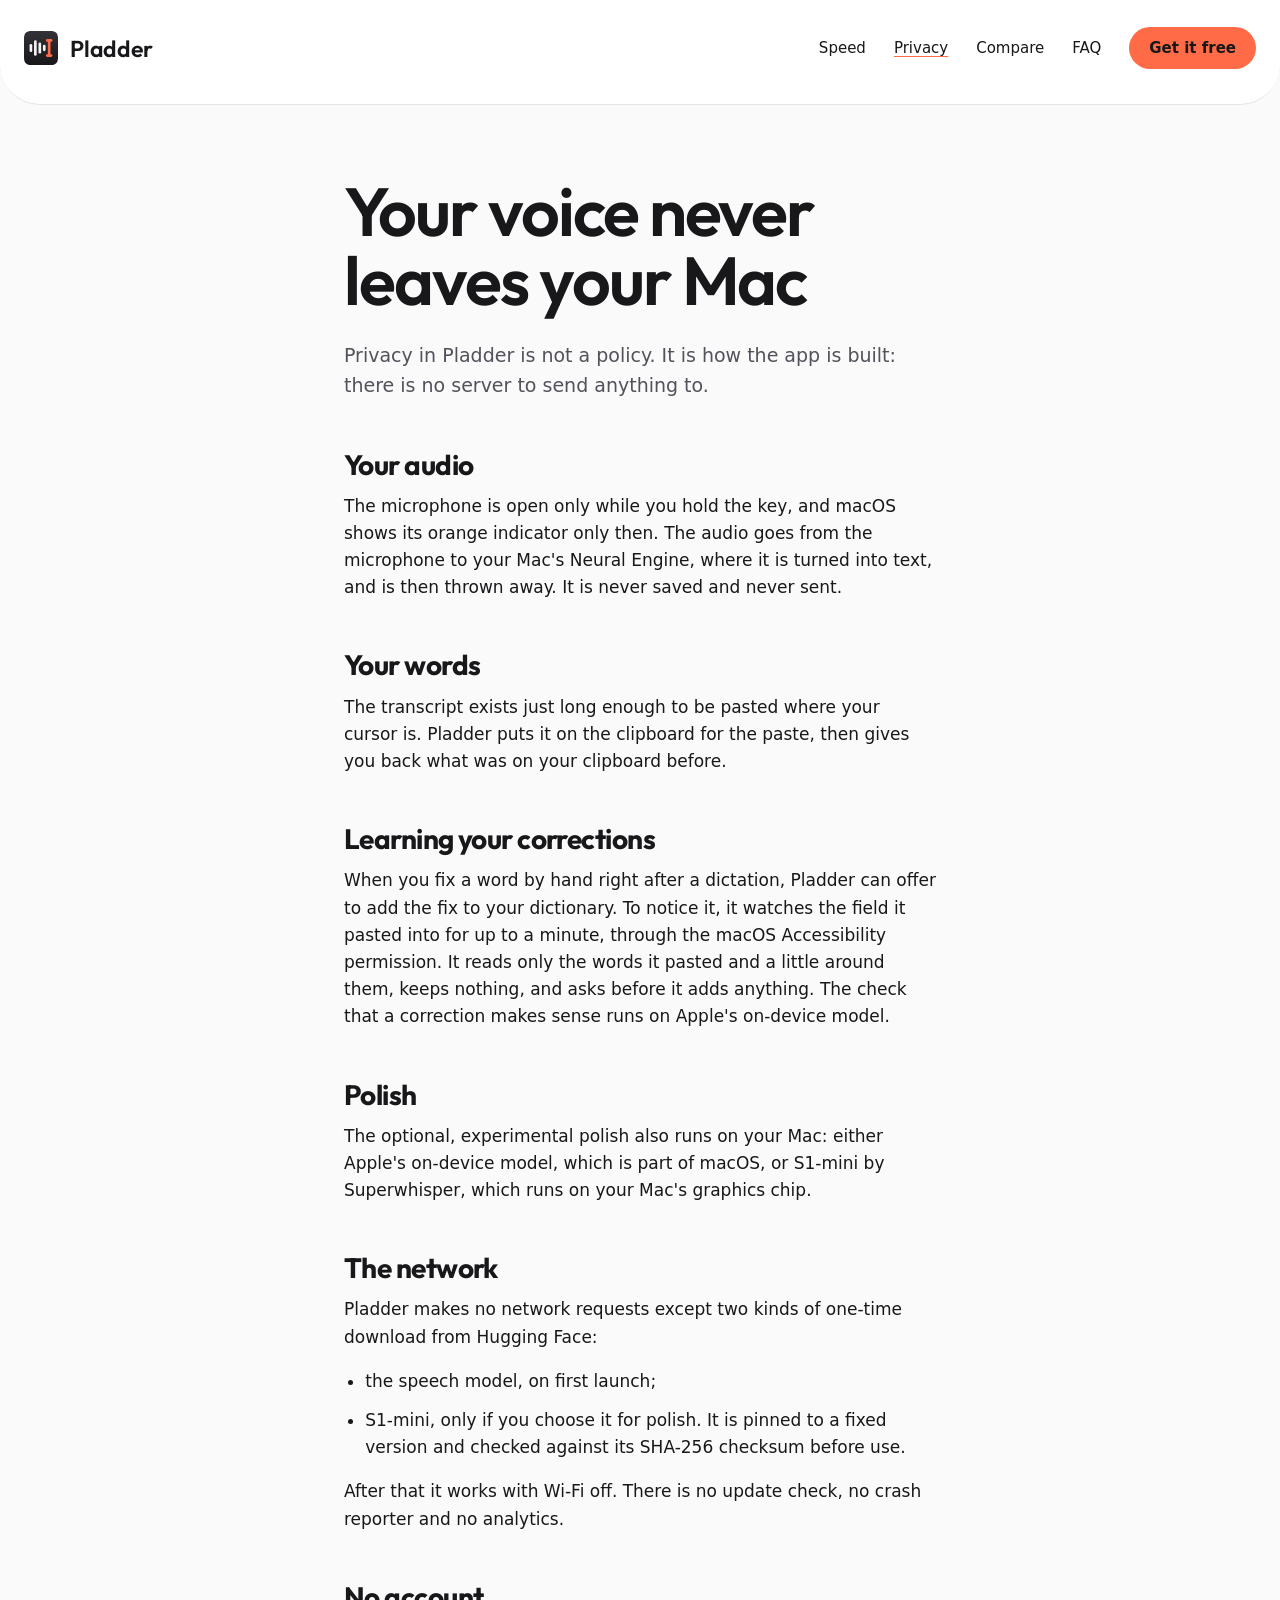
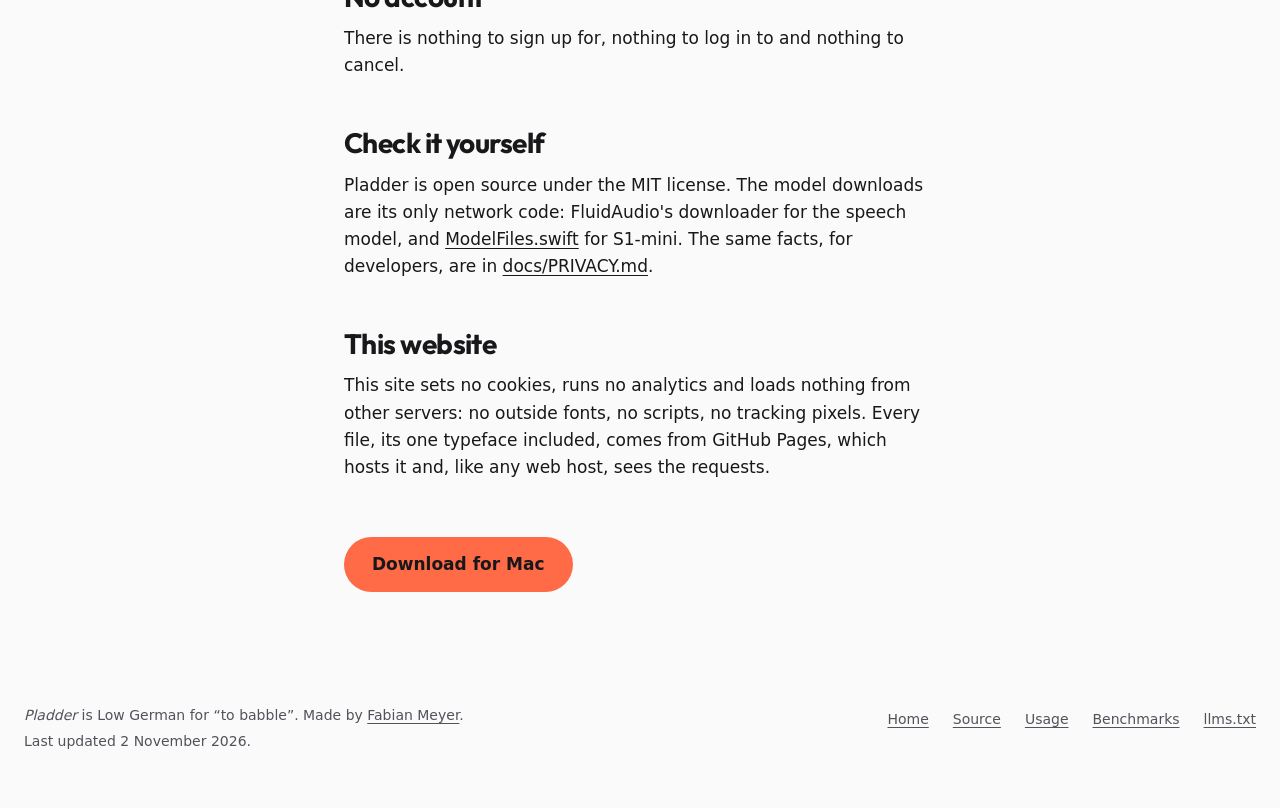
==== commit d6c8bd70: "UI: a quieter, more native Pladder, app and site The General tab loses Appearance, Background and An" ====
--- a/site/privacy/index.html
+++ b/site/privacy/index.html
@@ -12,7 +12,7 @@
 <link rel="stylesheet" href="../style.css">
 <meta name="color-scheme" content="light dark">
 <meta name="theme-color" content="#FFFFFF" media="(prefers-color-scheme: light)">
-<meta name="theme-color" content="#15172B" media="(prefers-color-scheme: dark)">
+<meta name="theme-color" content="#111113" media="(prefers-color-scheme: dark)">
 <meta property="og:type" content="article">
 <meta property="og:site_name" content="Pladder">
 <meta property="og:title" content="Pladder privacy: your voice never leaves your Mac">
@@ -30,8 +30,8 @@
 <header class="top-band page-band">
 <div class="top">
   <a class="brand" href="../">
-    <svg width="34" height="34" viewBox="0 0 1024 1024" aria-hidden="true"><defs><linearGradient id="ink" x1="0" y1="0" x2="0" y2="1"><stop offset="0" stop-color="#2B2F55"/><stop offset="1" stop-color="#171933"/></linearGradient></defs><path fill="url(#ink)" d="M229.07 0L794.93 0C956.78 0 1024 67.22 1024 229.07L1024 794.93C1024 956.78 956.78 1024 794.93 1024L229.07 1024C67.22 1024 0 956.78 0 794.93L0 229.07C0 67.22 67.22 0 229.07 0Z"/><g fill="#F5F5FA"><rect x="168" y="392" width="80" height="240" rx="40"/><rect x="302" y="280" width="80" height="464" rx="40"/><rect x="436" y="344" width="80" height="336" rx="40"/><rect x="570" y="416" width="80" height="192" rx="40"/></g><g fill="#FF6A47"><rect x="718" y="244" width="80" height="536" rx="40"/><rect x="660" y="244" width="196" height="80" rx="40"/><rect x="660" y="700" width="196" height="80" rx="40"/></g></svg>
-    <span>pladder</span>
+    <svg width="34" height="34" viewBox="0 0 1024 1024" aria-hidden="true"><defs><linearGradient id="ink" x1="0" y1="0" x2="0" y2="1"><stop offset="0" stop-color="#323238"/><stop offset="1" stop-color="#18181B"/></linearGradient></defs><path fill="url(#ink)" d="M229.07 0L794.93 0C956.78 0 1024 67.22 1024 229.07L1024 794.93C1024 956.78 956.78 1024 794.93 1024L229.07 1024C67.22 1024 0 956.78 0 794.93L0 229.07C0 67.22 67.22 0 229.07 0Z"/><g fill="#F4F4F5"><rect x="168" y="392" width="80" height="240" rx="40"/><rect x="302" y="280" width="80" height="464" rx="40"/><rect x="436" y="344" width="80" height="336" rx="40"/><rect x="570" y="416" width="80" height="192" rx="40"/></g><g fill="#FF6A47"><rect x="718" y="244" width="80" height="536" rx="40"/><rect x="660" y="244" width="196" height="80" rx="40"/><rect x="660" y="700" width="196" height="80" rx="40"/></g></svg>
+    <span>Pladder</span>
   </a>
   <nav aria-label="Main">
     <a class="in-page" href="../#speed">Speed</a>
--- a/site/style.css
+++ b/site/style.css
@@ -1,6 +1,6 @@
-/* The site's one stylesheet. Colours are the mark's ink, paper and the
-   caret's coral, light or dark as the visitor's Mac is. Display type is
-   Outfit, the wordmark's face, served from here; body text is the Mac's own.
+/* The site's one stylesheet. Neutral greys with one accent, the caret's
+   coral, light or dark as the visitor's Mac is. Headings are Outfit, the
+   wordmark's face, served from here; everything else is the Mac's own SF.
    Nothing loads from another server. */
 
 @font-face {
@@ -12,27 +12,29 @@
 
 :root {
   color-scheme: light dark;
-  --bg: #F5F5FA;
+  --bg: #FAFAFA;
   --hero: #FFFFFF;
-  --ink: #171933;
+  --ink: #18181B;
   --card: #FFFFFF;
-  --muted: #4A4D6A;
-  --faint: #5A5D7A;
-  --line: #E2E3EF;
-  --dark: #171933;
-  --dark-2: #22254A;
-  --dark-3: #33365E;
-  --dark-ink: #F5F5FA;
-  --dark-muted: #C9CBEA;
-  --dark-faint: #A3A6C8;
+  --muted: #52525B;
+  --faint: #63636B;
+  --line: #E4E4E7;
+  --dark: #18181B;
+  --dark-2: #232326;
+  --dark-3: #3F3F46;
+  --dark-line: #2E2E33;
+  --dark-ink: #FAFAFA;
+  --dark-muted: #D4D4D8;
+  --dark-faint: #A1A1AA;
   --coral: #FF6A47;
-  --coral-ink: #171933;
+  --coral-ink: #18181B;
   --pop: #FF8F73;
-  --num: #E8502C;
-  --key: #171933;
-  --key-ink: #F5F5FA;
-  --cta: #171933;
-  --cta-ink: #F5F5FA;
+  --num: #D9431F;
+  --key: #FFFFFF;
+  --key-ink: #18181B;
+  --key-line: #D4D4D8;
+  --cta: #18181B;
+  --cta-ink: #FAFAFA;
 
   /* T3 Code's own light and dark tokens, for the window in the hero. */
   --app-bg: #FDFDFD;
@@ -64,19 +66,22 @@
 
 @media (prefers-color-scheme: dark) {
   :root {
-    --bg: #0E0F1C;
-    --hero: #15172B;
-    --ink: #F5F5FA;
-    --card: #15172B;
-    --muted: #B4B7D0;
-    --faint: #9093AE;
-    --line: #2A2D45;
-    --dark: #1C1F38;
-    --dark-2: #262A4A;
-    --dark-3: #353A62;
+    --bg: #09090B;
+    --hero: #111113;
+    --ink: #FAFAFA;
+    --card: #111113;
+    --muted: #A1A1AA;
+    --faint: #8E8E96;
+    --line: #26262A;
+    --dark: #18181B;
+    --dark-2: #222225;
+    --dark-3: #3F3F46;
+    --dark-line: #2E2E33;
     --num: #FF7A59;
-    --key: #2A2D45;
-    --cta: #1C1F38;
+    --key: #222225;
+    --key-ink: #FAFAFA;
+    --key-line: #3F3F46;
+    --cta: #18181B;
     --focus: #FF8F73;
 
     --app-bg: #000000;
@@ -158,23 +163,30 @@
 .btn:hover { box-shadow: 0 0 0 4px rgba(255, 106, 71, 0.3); }
 .btn-small { padding: 12px 20px; font-size: 15px; }
 
+/* Keycaps as a Mac keyboard prints them: the symbol over the word. */
 kbd.key {
-  display: inline-block;
-  font: 600 14px/1 var(--text);
+  display: inline-flex;
+  flex-direction: column;
+  align-items: flex-end;
+  justify-content: space-between;
+  min-width: 44px;
+  min-height: 40px;
+  font: 500 12px/1 var(--text);
   color: var(--key-ink);
   background: var(--key);
-  border: 1px solid rgba(0, 0, 0, 0.2);
-  border-bottom-width: 3px;
-  border-radius: 9px;
-  padding: 11px 14px;
-}
-kbd.key-space { padding-inline: 44px; }
-kbd.key-v { background: var(--coral); color: var(--coral-ink); border-color: rgba(0, 0, 0, 0.12); }
+  border: 1px solid var(--key-line);
+  border-bottom-width: 2px;
+  border-radius: 8px;
+  padding: 6px 8px;
+}
+kbd.key .glyph { font-size: 14px; }
+kbd.key-space { justify-content: flex-end; align-items: center; padding-inline: 40px; }
+kbd.key-v { align-items: center; justify-content: center; font-size: 15px; background: var(--coral); color: var(--coral-ink); border-color: rgba(0, 0, 0, 0.14); }
 
 /* Header and hero: one white band with rounded lower corners. */
 
 .top-band, .band { background: var(--hero); }
-.band { border-radius: 0 0 48px 48px; overflow-x: clip; }
+.band { border-radius: 0 0 40px 40px; border-bottom: 1px solid var(--line); overflow-x: clip; }
 
 .top {
   max-width: 1280px;
@@ -187,7 +199,7 @@
   gap: 12px 32px;
 }
 .brand { display: flex; align-items: center; gap: 12px; text-decoration: none; }
-.brand span { font: 700 25px/1 var(--display); letter-spacing: -0.02em; }
+.brand span { font: 600 23px/1 var(--display); letter-spacing: -0.01em; }
 .top nav { display: flex; flex-wrap: wrap; align-items: center; gap: 4px 28px; font-size: 15px; font-weight: 500; }
 .top nav a:not(.btn) { text-decoration: none; padding: 12px 0; }
 .top nav a:not(.btn):hover, .top nav a[aria-current] { text-decoration: underline; text-decoration-color: var(--coral); }
@@ -200,18 +212,20 @@
   align-items: center;
   gap: 48px 56px;
 }
-.hero-text { position: relative; z-index: 2; flex: 1 1 360px; max-width: 400px; display: flex; flex-direction: column; gap: 28px; }
+.hero-text { position: relative; z-index: 2; flex: 1 1 360px; max-width: 440px; display: flex; flex-direction: column; gap: 28px; }
 .hero h1 {
   width: max-content;
-  font-size: clamp(56px, 5.8vw, 88px);
-  line-height: 0.9;
-  letter-spacing: -0.05em;
-}
-.hero-copy { max-width: 330px; display: flex; flex-direction: column; gap: 24px; padding-bottom: 8px; }
-.intro { font-size: clamp(18px, 1.5vw, 21px); line-height: 1.5; }
+  font-size: clamp(52px, 5.4vw, 80px);
+  font-weight: 600;
+  line-height: 0.98;
+  letter-spacing: -0.03em;
+}
+.hero-copy { max-width: 25rem; display: flex; flex-direction: column; gap: 24px; padding-bottom: 8px; }
+.intro { font-size: clamp(18px, 1.4vw, 20px); line-height: 1.5; color: var(--muted); }
+.intro a { color: var(--ink); }
 .intro a { text-decoration-color: var(--coral); }
 .get { display: flex; flex-wrap: wrap; align-items: center; gap: 14px 18px; }
-.perks { font-size: 15px; font-weight: 500; }
+.perks { font-size: 15px; color: var(--muted); }
 
 /* The hero picture: T3 Code's chat, built from its MIT source, with
    Pladder's pill over it. Drawn at 1000 px and scaled by --u, one design
@@ -243,7 +257,7 @@
   color: var(--app-ink);
   border: 1px solid var(--app-line);
   border-radius: calc(12 * var(--u));
-  box-shadow: 0 calc(30 * var(--u)) calc(60 * var(--u)) rgba(10, 12, 30, 0.22);
+  box-shadow: 0 calc(24 * var(--u)) calc(48 * var(--u)) rgba(0, 0, 0, 0.16);
   font: 400 calc(14 * var(--u))/1.5 -apple-system, BlinkMacSystemFont, "Segoe UI", system-ui, sans-serif;
   text-align: left;
 }
@@ -326,7 +340,7 @@
   font-size: calc(9 * var(--u));
   font-weight: 700;
 }
-.badge.coral { background: var(--coral); color: #171933; }
+.badge.coral { background: var(--coral); color: #18181B; }
 .status { display: flex; align-items: center; gap: calc(4 * var(--u)); font-weight: 500; color: var(--app-info); }
 .diff { font-family: var(--mono); }
 .diff .add { color: var(--app-add); }
@@ -418,12 +432,12 @@
   background: var(--pill-bg);
   color: var(--pill-ink);
   border: 1px solid var(--pill-line);
-  box-shadow: 0 10px 30px rgba(10, 12, 30, 0.18), inset 0 1px 0 var(--pill-hi);
+  box-shadow: 0 10px 30px rgba(0, 0, 0, 0.16), inset 0 1px 0 var(--pill-hi);
   -webkit-backdrop-filter: blur(24px) saturate(180%);
   backdrop-filter: blur(24px) saturate(180%);
-  font-family: ui-rounded, "SF Pro Rounded", -apple-system, system-ui, sans-serif;
-}
-.rec { flex: none; width: 8px; height: 8px; border-radius: 50%; background: #FF6A47; box-shadow: 0 0 8px rgba(255, 106, 71, 0.6); }
+  font-family: -apple-system, BlinkMacSystemFont, system-ui, sans-serif;
+}
+.rec { flex: none; width: 8px; height: 8px; border-radius: 50%; background: #FF6A47; }
 .wave { flex: none; display: flex; align-items: center; gap: 3px; height: 24px; opacity: 0.8; }
 .wave i { display: block; width: 3px; height: calc(var(--h) * 1px); border-radius: 2px; background: currentColor; }
 .kgroup { display: inline-flex; align-items: center; gap: inherit; white-space: nowrap; }
@@ -437,7 +451,7 @@
   align-items: center;
   gap: 10px;
   font-size: 15px;
-  font-weight: 500;
+  color: var(--muted);
 }
 
 /* Sections */
@@ -445,13 +459,12 @@
 .sec { max-width: 1280px; margin: 0 auto; padding: 136px 24px 0; }
 .sec.last { padding-bottom: 136px; }
 
-.h-xl { font-size: clamp(40px, 5.2vw, 72px); line-height: 0.95; letter-spacing: -0.045em; margin-bottom: 16px; }
-.h-l { font-size: clamp(36px, 4.4vw, 60px); line-height: 0.98; letter-spacing: -0.04em; margin-bottom: 40px; }
+.h-xl { font-size: clamp(38px, 4.6vw, 64px); font-weight: 600; line-height: 1.02; letter-spacing: -0.03em; margin-bottom: 20px; }
+.h-l { font-size: clamp(34px, 4vw, 54px); font-weight: 600; line-height: 1.04; letter-spacing: -0.03em; margin-bottom: 40px; }
 .narrow { max-width: 16ch; }
 .narrower { max-width: 12ch; margin-bottom: 0; }
-.lede { font-size: 19px; color: var(--muted); max-width: 32em; margin-bottom: 48px; }
+.lede { font-size: 19px; color: var(--muted); max-width: 34em; margin-bottom: 48px; }
 .lede-s { font-size: 19px; }
-.kicker { margin-bottom: 12px; font-size: 15px; font-weight: 700; letter-spacing: 0.08em; text-transform: uppercase; color: var(--muted); }
 .muted { color: var(--muted); }
 .faint { color: var(--faint); }
 .small { font-size: 15px; }
@@ -459,23 +472,23 @@
 .full { flex-basis: 100%; }
 
 .grid { display: grid; gap: 16px; grid-template-columns: repeat(auto-fit, minmax(min(100%, var(--min)), 1fr)); }
-.g280 { --min: 280px; }
+.g240 { --min: 240px; }
 .g300 { --min: 230px; }
 .g360 { --min: 360px; }
 .g380 { --min: 380px; }
 .tight { margin-top: 16px; }
 
-.card { background: var(--card); border-radius: 24px; padding: 28px; display: flex; flex-direction: column; gap: 12px; }
-.card h3 { font-size: 24px; line-height: 1.2; }
-.big-card { border-radius: 28px; padding: 32px; gap: 16px; }
+.card { background: var(--card); border: 1px solid var(--line); border-radius: 20px; padding: 28px; display: flex; flex-direction: column; gap: 12px; }
+.card h3 { font-size: 22px; font-weight: 600; line-height: 1.2; letter-spacing: -0.01em; }
+.big-card { border-radius: 24px; padding: 32px; gap: 16px; }
 .row-card { flex-direction: row; flex-wrap: wrap; align-items: center; gap: 12px 16px; }
-.label { font-size: 14px; font-weight: 700; letter-spacing: 0.08em; text-transform: uppercase; }
-.mono { font: 16px/1.6 var(--mono); border-radius: 12px; padding: 16px 18px; background: var(--bg); color: var(--muted); }
+.label { font-size: 15px; font-weight: 600; }
+.mono { font: 15px/1.6 var(--mono); border-radius: 12px; padding: 16px 18px; background: var(--bg); border: 1px solid var(--line); color: var(--muted); }
 .mono-inline { font: 500 15px var(--mono); }
 
-.dark { background: var(--dark); color: var(--dark-ink); }
-.dark .mono { background: var(--dark-2); color: var(--dark-ink); }
-.dark-2, .dark2 { background: var(--dark-2); }
+.dark { background: var(--dark); color: var(--dark-ink); border-color: var(--dark-line); }
+.dark .mono { background: var(--dark-2); border-color: var(--dark-line); color: var(--dark-ink); }
+.dark-2, .dark2 { background: var(--dark-2); border-color: var(--dark-line); }
 .pop { color: var(--pop); }
 .dark-muted { color: var(--dark-muted); }
 .dark-faint { color: var(--dark-faint); }
@@ -484,7 +497,8 @@
 
 .speed {
   background: var(--card);
-  border-radius: 40px;
+  border: 1px solid var(--line);
+  border-radius: 32px;
   padding: clamp(32px, 6vw, 80px);
   display: grid;
   grid-template-columns: repeat(auto-fit, minmax(min(100%, 380px), 1fr));
@@ -492,7 +506,7 @@
   align-items: center;
 }
 .speed-num { display: flex; flex-direction: column; gap: 4px; }
-.big { font: 700 clamp(96px, 15vw, 220px)/0.85 var(--display); letter-spacing: -0.06em; word-spacing: -0.12em; }
+.big { font: 600 clamp(96px, 14vw, 200px)/0.9 var(--display); letter-spacing: -0.04em; font-variant-numeric: tabular-nums; }
 .big a { color: var(--num); text-decoration: none; }
 .big a:hover { text-decoration: underline; text-decoration-thickness: 0.03em; }
 .small-muted { font-size: 15px; color: var(--muted); }
@@ -507,7 +521,8 @@
 .private {
   background: var(--dark);
   color: var(--dark-ink);
-  border-radius: 40px;
+  border: 1px solid var(--dark-line);
+  border-radius: 32px;
   padding: clamp(28px, 6vw, 80px);
   display: flex;
   flex-direction: column;
@@ -515,43 +530,45 @@
 }
 .private-head { display: flex; flex-wrap: wrap; justify-content: space-between; align-items: flex-end; gap: 24px; }
 .private-head p { max-width: 24em; }
-.claim { font: 700 28px/1.15 var(--display); letter-spacing: -0.02em; }
-.claim-xl { font: 700 clamp(36px, 4.2vw, 56px)/1 var(--display); letter-spacing: -0.04em; }
+.claim { font: 600 26px/1.2 var(--display); letter-spacing: -0.015em; }
+.claim-xl { font: 600 clamp(34px, 4vw, 52px)/1.04 var(--display); letter-spacing: -0.03em; }
 .policy { display: flex; flex-direction: column; gap: 9px; padding-top: 4px; }
 .policy span { display: block; height: 9px; border-radius: 5px; background: var(--dark-3); }
 .policy .gap { margin-top: 9px; }
-.soft { background: var(--coral); color: var(--coral-ink); }
+.soft { background: var(--coral); color: var(--coral-ink); border-color: transparent; }
 .soft :focus-visible { outline-color: var(--coral-ink); }
 .strongish { font-weight: 500; }
 .push { margin-top: auto; }
 
 /* Compare */
 
-.table-wrap { background: var(--card); border-radius: 28px; }
+.table-wrap { background: var(--card); border: 1px solid var(--line); border-radius: 24px; overflow: hidden; }
 table { width: 100%; border-collapse: collapse; font-size: 16px; line-height: 1.45; text-align: left; }
 th, td { padding: 20px 28px; border-top: 1px solid var(--line); vertical-align: top; text-align: left; }
 thead th, thead td { border-top: 0; padding-top: 28px; }
 tbody tr:last-child > * { padding-bottom: 28px; }
-thead th { font: 600 20px/1.2 var(--display); color: var(--muted); }
-thead th.us { background: var(--coral); color: var(--coral-ink); font-size: 24px; font-weight: 700; }
+thead th { font: 600 19px/1.2 var(--display); color: var(--muted); }
+thead th.us { color: var(--ink); font-size: 22px; box-shadow: inset 0 3px 0 var(--coral); }
 tbody th { font-weight: 600; width: 24%; }
 tbody td { color: var(--muted); }
-td.us { color: var(--num); font-weight: 700; font-size: 19px; }
+th.us, td.us { background: color-mix(in srgb, var(--coral) 7%, transparent); }
+td.us { color: var(--ink); font-weight: 600; font-size: 17px; }
 td.us a { color: inherit; }
 .fine { margin-top: 16px; font-size: 13px; color: var(--muted); max-width: 60em; }
 
 /* How */
 
 .steps { list-style: none; margin: 32px 0 0; padding: 0; }
-.steps h3 { font-size: 28px; letter-spacing: -0.02em; }
+.steps h3 { font-size: 26px; letter-spacing: -0.02em; }
 .num {
-  width: 56px; height: 56px;
+  width: 36px; height: 36px;
   border-radius: 50%;
   display: grid;
   place-items: center;
-  background: var(--coral);
-  color: var(--coral-ink);
-  font: 700 28px/1 var(--display);
+  border: 1px solid var(--line);
+  color: var(--muted);
+  font: 600 16px/1 var(--text);
+  font-variant-numeric: tabular-nums;
 }
 
 /* Pill styles */
@@ -565,8 +582,8 @@
   gap: 24px 16px;
 }
 .styles figure { margin: 0; }
-.styles img { width: 100%; border-radius: 16px; }
-.styles figcaption { margin-top: 10px; font: 600 17px/1.3 var(--display); text-align: center; }
+.styles img { width: 100%; border-radius: 16px; border: 1px solid var(--line); }
+.styles figcaption { margin-top: 12px; font: 500 15px/1.3 var(--text); text-align: center; }
 
 /* FAQ */
 
@@ -596,7 +613,8 @@
 .cta {
   background: var(--cta);
   color: var(--cta-ink);
-  border-radius: 40px;
+  border: 1px solid var(--dark-line);
+  border-radius: 32px;
   padding: clamp(48px, 8vw, 104px) 24px;
   display: flex;
   flex-direction: column;
@@ -604,7 +622,7 @@
   text-align: center;
   gap: 24px;
 }
-.h-cta { font-size: clamp(44px, 6.4vw, 96px); line-height: 0.95; letter-spacing: -0.045em; }
+.h-cta { font-size: clamp(44px, 6vw, 88px); font-weight: 600; line-height: 1; letter-spacing: -0.03em; }
 .cta-lede { font-size: 19px; font-weight: 500; max-width: 26em; }
 .release { font-size: 14px; font-weight: 500; color: var(--dark-muted); max-width: 34em; }
 
@@ -627,14 +645,14 @@
 
 /* Text pages */
 
-.page { max-width: 46rem; margin: 0 auto; padding: 72px 24px 112px; }
-.page h1 { font-size: clamp(40px, 6vw, 72px); line-height: 0.95; letter-spacing: -0.045em; }
+.page { max-width: 40rem; margin: 0 auto; padding: 72px 24px 112px; }
+.page h1 { font-size: clamp(40px, 6vw, 68px); font-weight: 600; line-height: 1.02; letter-spacing: -0.03em; }
 .page .lede { margin: 24px 0 0; }
 .page h2 { font-size: 28px; line-height: 1.15; letter-spacing: -0.02em; margin-top: 48px; }
 .page p, .page li { margin: 12px 0 0; }
 .page ul { padding-left: 1.25em; }
 .page .back { margin-top: 56px; }
-.page-band { border-radius: 0 0 48px 48px; padding-bottom: 8px; }
+.page-band { border-radius: 0 0 40px 40px; border-bottom: 1px solid var(--line); padding-bottom: 8px; }
 
 /* Narrower screens */
 
@@ -671,7 +689,7 @@
   td.us::before { color: var(--ink); }
   .keys, .pill { margin-right: 24px; }
   .keys { font-size: 14px; gap: 8px; }
-  kbd.key-space { padding-inline: 26px; }
+  kbd.key-space { padding-inline: 24px; }
 }
 
 /* On a phone the window drops its sidebar, so the chat stays legible. */
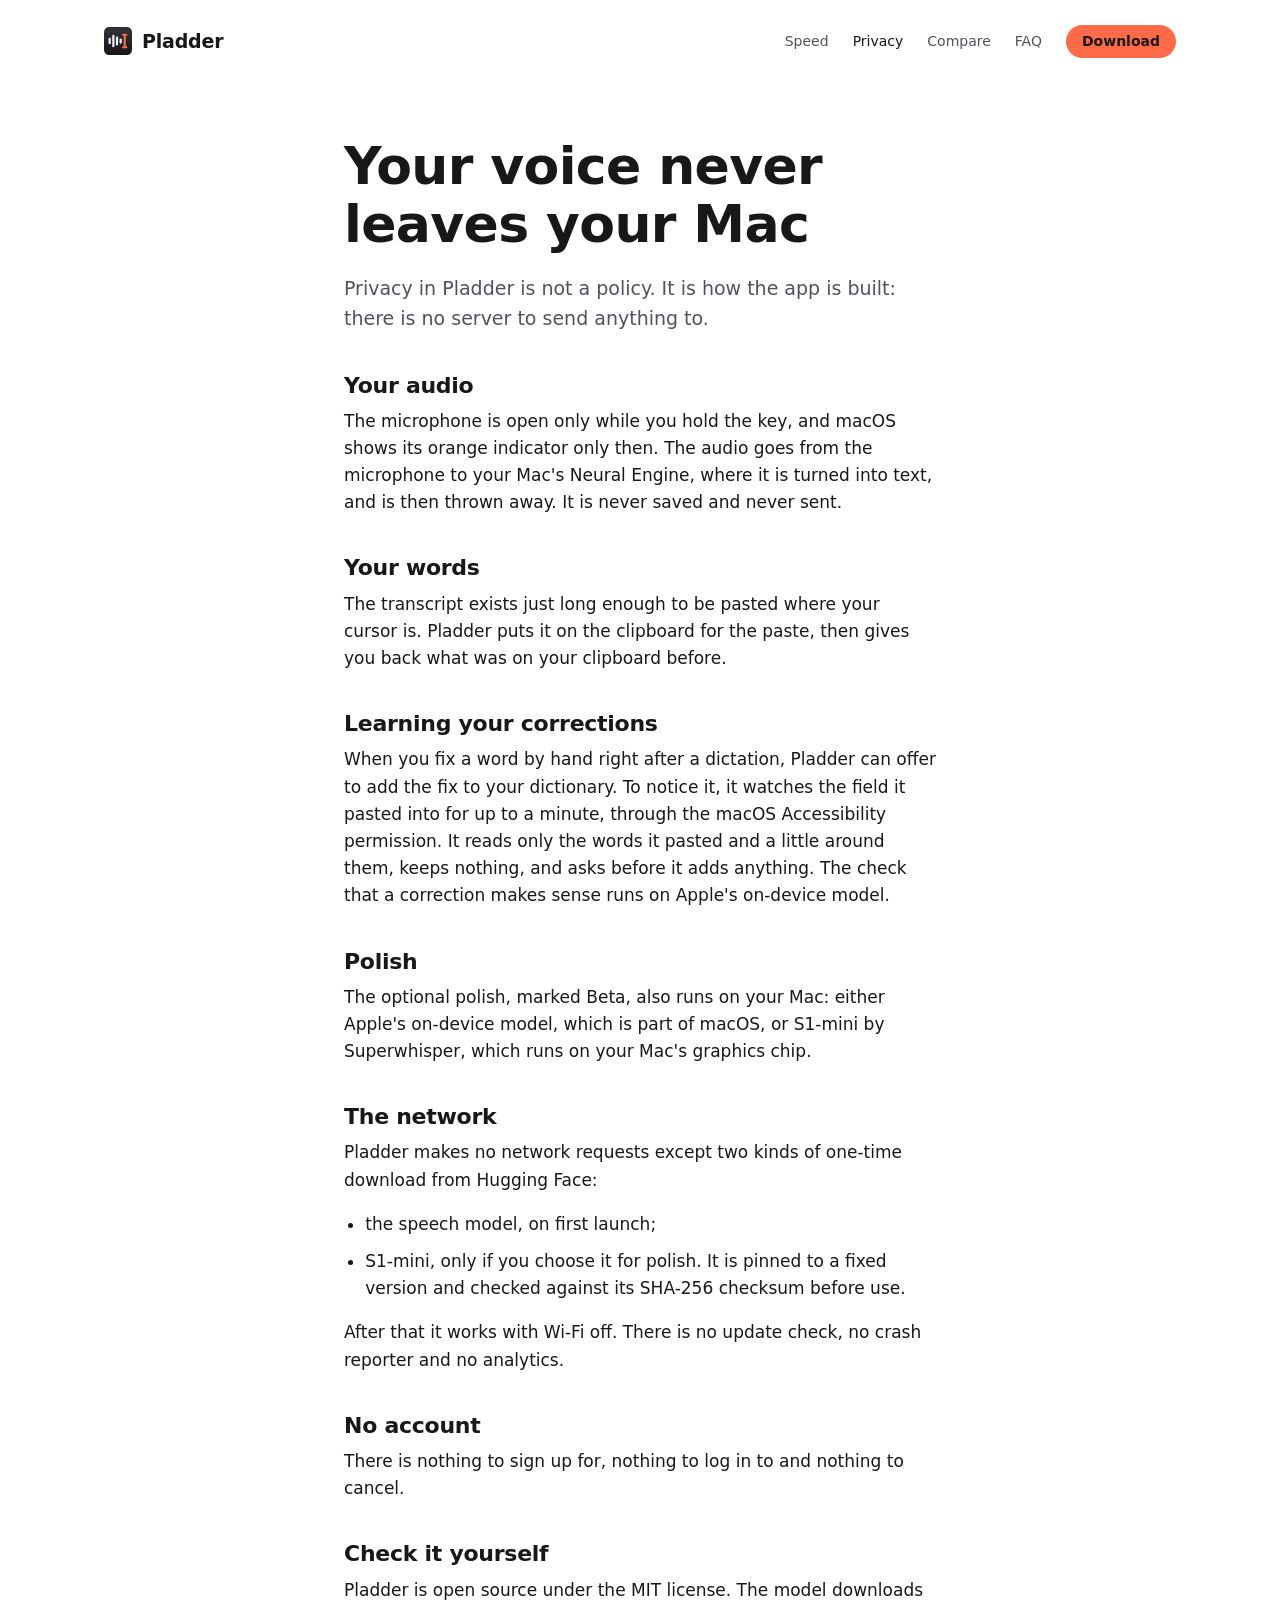
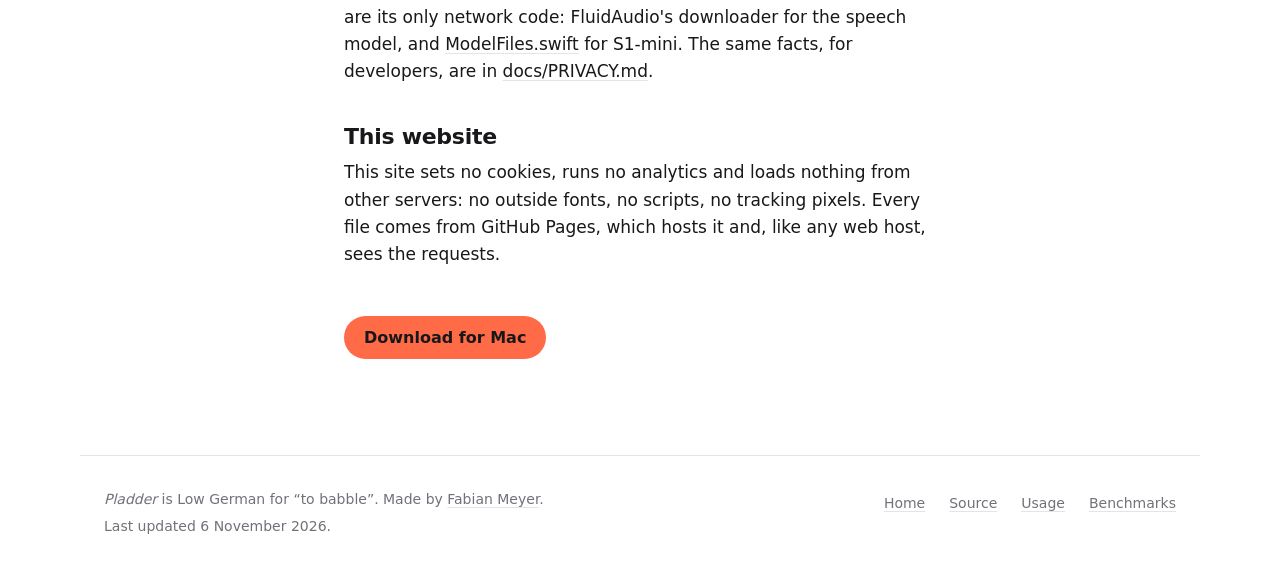
==== commit 69a73266: "UI: native Settings controls, one permission prompt, a quieter site Settings: a real shortcut field " ====
--- a/site/privacy/index.html
+++ b/site/privacy/index.html
@@ -8,7 +8,6 @@
 <link rel="canonical" href="https://dinooo13.github.io/pladder/privacy/">
 <link rel="icon" href="../favicon.svg" type="image/svg+xml">
 <link rel="apple-touch-icon" href="../apple-touch-icon.png">
-<link rel="preload" href="../fonts/outfit.woff2" as="font" type="font/woff2" crossorigin>
 <link rel="stylesheet" href="../style.css">
 <meta name="color-scheme" content="light dark">
 <meta name="theme-color" content="#FFFFFF" media="(prefers-color-scheme: light)">
@@ -27,8 +26,7 @@
 <body>
 <a class="skip" href="#main">Skip to content</a>
 
-<header class="top-band page-band">
-<div class="top">
+<header class="top">
   <a class="brand" href="../">
     <svg width="34" height="34" viewBox="0 0 1024 1024" aria-hidden="true"><defs><linearGradient id="ink" x1="0" y1="0" x2="0" y2="1"><stop offset="0" stop-color="#323238"/><stop offset="1" stop-color="#18181B"/></linearGradient></defs><path fill="url(#ink)" d="M229.07 0L794.93 0C956.78 0 1024 67.22 1024 229.07L1024 794.93C1024 956.78 956.78 1024 794.93 1024L229.07 1024C67.22 1024 0 956.78 0 794.93L0 229.07C0 67.22 67.22 0 229.07 0Z"/><g fill="#F4F4F5"><rect x="168" y="392" width="80" height="240" rx="40"/><rect x="302" y="280" width="80" height="464" rx="40"/><rect x="436" y="344" width="80" height="336" rx="40"/><rect x="570" y="416" width="80" height="192" rx="40"/></g><g fill="#FF6A47"><rect x="718" y="244" width="80" height="536" rx="40"/><rect x="660" y="244" width="196" height="80" rx="40"/><rect x="660" y="700" width="196" height="80" rx="40"/></g></svg>
     <span>Pladder</span>
@@ -38,9 +36,8 @@
     <a class="in-page" href="./" aria-current="page">Privacy</a>
     <a class="in-page" href="../#compare">Compare</a>
     <a class="in-page" href="../#faq">FAQ</a>
-    <a class="btn btn-small" href="https://github.com/dinooo13/pladder/releases/latest/download/Pladder.dmg">Get it free</a>
+    <a class="btn btn-small" href="https://github.com/dinooo13/pladder/releases/latest/download/Pladder.dmg">Download</a>
   </nav>
-</div>
 </header>
 
 <main class="page" id="main">
@@ -57,7 +54,7 @@
 <p>When you fix a word by hand right after a dictation, Pladder can offer to add the fix to your dictionary. To notice it, it watches the field it pasted into for up to a minute, through the macOS Accessibility permission. It reads only the words it pasted and a little around them, keeps nothing, and asks before it adds anything. The check that a correction makes sense runs on Apple's on-device model.</p>
 
 <h2>Polish</h2>
-<p>The optional, experimental polish also runs on your Mac: either Apple's on-device model, which is part of macOS, or S1-mini by Superwhisper, which runs on your Mac's graphics chip.</p>
+<p>The optional polish, marked Beta, also runs on your Mac: either Apple's on-device model, which is part of macOS, or S1-mini by Superwhisper, which runs on your Mac's graphics chip.</p>
 
 <h2>The network</h2>
 <p>Pladder makes no network requests except two kinds of one-time download from Hugging Face:</p>
@@ -74,7 +71,7 @@
 <p>Pladder is open source under the MIT license. The model downloads are its only network code: FluidAudio's downloader for the speech model, and <a href="https://github.com/dinooo13/pladder/blob/main/Sources/PladderRefine/ModelFiles.swift">ModelFiles.swift</a> for S1-mini. The same facts, for developers, are in <a href="https://github.com/dinooo13/pladder/blob/main/docs/PRIVACY.md">docs/PRIVACY.md</a>.</p>
 
 <h2>This website</h2>
-<p>This site sets no cookies, runs no analytics and loads nothing from other servers: no outside fonts, no scripts, no tracking pixels. Every file, its one typeface included, comes from GitHub Pages, which hosts it and, like any web host, sees the requests.</p>
+<p>This site sets no cookies, runs no analytics and loads nothing from other servers: no outside fonts, no scripts, no tracking pixels. Every file comes from GitHub Pages, which hosts it and, like any web host, sees the requests.</p>
 
 <p class="back"><a class="btn" href="https://github.com/dinooo13/pladder/releases/latest/download/Pladder.dmg">Download for Mac</a></p>
 </main>
@@ -82,9 +79,9 @@
 <footer class="foot">
   <div>
     <p><em>Pladder</em> is Low German for “to babble”. Made by <a href="https://github.com/dinooo13">Fabian Meyer</a>.</p>
-    <p>Last updated <time datetime="2026-11-02">2 November 2026</time>.</p>
+    <p>Last updated <time datetime="2026-11-06">6 November 2026</time>.</p>
   </div>
-  <nav aria-label="Footer"><a href="../">Home</a><a href="https://github.com/dinooo13/pladder">Source</a><a href="https://github.com/dinooo13/pladder/blob/main/docs/USAGE.md">Usage</a><a href="https://github.com/dinooo13/pladder/blob/main/docs/BENCHMARKS.md">Benchmarks</a><a href="../llms.txt">llms.txt</a></nav>
+  <nav aria-label="Footer"><a href="../">Home</a><a href="https://github.com/dinooo13/pladder">Source</a><a href="https://github.com/dinooo13/pladder/blob/main/docs/USAGE.md">Usage</a><a href="https://github.com/dinooo13/pladder/blob/main/docs/BENCHMARKS.md">Benchmarks</a></nav>
 </footer>
 </body>
 </html>
--- a/site/style.css
+++ b/site/style.css
@@ -1,109 +1,37 @@
-/* The site's one stylesheet. Neutral greys with one accent, the caret's
-   coral, light or dark as the visitor's Mac is. Headings are Outfit, the
-   wordmark's face, served from here; everything else is the Mac's own SF.
-   Nothing loads from another server. */
-
-@font-face {
-  font-family: "Outfit";
-  src: url("fonts/outfit.woff2") format("woff2");
-  font-weight: 500 700;
-  font-display: swap;
-}
+/* The site's one stylesheet. Neutral greys with one accent, the caret's coral,
+   kept for the recording dot, the V key and the download button. Type is the
+   Mac's own SF; nothing loads from another server. One corner radius, 16 px,
+   for every box but the keycaps. */
 
 :root {
   color-scheme: light dark;
-  --bg: #FAFAFA;
-  --hero: #FFFFFF;
+  --bg: #FFFFFF;
   --ink: #18181B;
-  --card: #FFFFFF;
   --muted: #52525B;
-  --faint: #63636B;
+  --faint: #71717A;
   --line: #E4E4E7;
-  --dark: #18181B;
-  --dark-2: #232326;
-  --dark-3: #3F3F46;
-  --dark-line: #2E2E33;
-  --dark-ink: #FAFAFA;
-  --dark-muted: #D4D4D8;
-  --dark-faint: #A1A1AA;
+  --soft: #F4F4F5;
   --coral: #FF6A47;
   --coral-ink: #18181B;
-  --pop: #FF8F73;
-  --num: #D9431F;
   --key: #FFFFFF;
-  --key-ink: #18181B;
   --key-line: #D4D4D8;
-  --cta: #18181B;
-  --cta-ink: #FAFAFA;
-
-  /* T3 Code's own light and dark tokens, for the window in the hero. */
-  --app-bg: #FDFDFD;
-  --app-side: #FAFAFA;
-  --app-line: #E4E4E7;
-  --app-ink: #18181B;
-  --app-muted: #71717A;
-  --app-control: #F4F4F5;
-  --app-row: #FFFFFF;
-  --app-ring: rgba(228, 228, 231, 0.7);
-  --app-msg: #EBEBED;
-  --app-card: #FFFFFF;
-  --app-outline: rgba(0, 0, 0, 0.08);
-  --app-code: rgba(24, 24, 27, 0.08);
-  --app-primary: #3B50D6;
-  --app-info: #1D4ED8;
-  --app-add: #047857;
-  --app-del: #B91C1C;
-  --pill-bg: rgba(255, 255, 255, 0.62);
-  --pill-line: rgba(255, 255, 255, 0.75);
-  --pill-hi: rgba(255, 255, 255, 0.9);
-  --pill-ink: #1D1D1F;
-
-  --display: "Outfit", -apple-system, BlinkMacSystemFont, "Segoe UI", system-ui, sans-serif;
+  --focus: #D9431F;
+  --radius: 16px;
   --text: -apple-system, BlinkMacSystemFont, "Segoe UI", system-ui, sans-serif;
   --mono: ui-monospace, "SF Mono", Menlo, Consolas, monospace;
-  --focus: #E8502C;
 }
 
 @media (prefers-color-scheme: dark) {
   :root {
-    --bg: #09090B;
-    --hero: #111113;
+    --bg: #111113;
     --ink: #FAFAFA;
-    --card: #111113;
     --muted: #A1A1AA;
     --faint: #8E8E96;
-    --line: #26262A;
-    --dark: #18181B;
-    --dark-2: #222225;
-    --dark-3: #3F3F46;
-    --dark-line: #2E2E33;
-    --num: #FF7A59;
-    --key: #222225;
-    --key-ink: #FAFAFA;
+    --line: #27272A;
+    --soft: #1A1A1D;
+    --key: #1F1F22;
     --key-line: #3F3F46;
-    --cta: #18181B;
     --focus: #FF8F73;
-
-    --app-bg: #000000;
-    --app-side: #000000;
-    --app-line: rgba(255, 255, 255, 0.08);
-    --app-ink: #F5F5F5;
-    --app-muted: #A3A3A3;
-    --app-control: #191A1D;
-    --app-row: rgba(255, 255, 255, 0.07);
-    --app-ring: transparent;
-    --app-msg: #1C1C1C;
-    --app-card: #111111;
-    --app-outline: rgba(255, 255, 255, 0.06);
-    --app-code: rgba(245, 245, 245, 0.1);
-    --app-primary: #4F68F0;
-    --app-info: #60A5FA;
-    --app-add: #34D399;
-    --app-del: #F87171;
-    --pill-bg: rgba(48, 48, 56, 0.62);
-    --pill-line: rgba(255, 255, 255, 0.14);
-    --pill-hi: rgba(255, 255, 255, 0.12);
-    --pill-ink: #F5F5F7;
   }
 }
 
@@ -119,12 +47,12 @@
   overflow-x: clip;
 }
 
-p { margin: 0; }
-a { color: inherit; text-decoration-thickness: 0.07em; text-underline-offset: 0.18em; }
-a:hover { text-decoration-color: var(--coral); }
+p, figure, dl, dd { margin: 0; }
+a { color: inherit; text-decoration-color: var(--line); text-decoration-thickness: 1px; text-underline-offset: 0.2em; }
+a:hover { text-decoration-color: currentColor; }
 :focus-visible { outline: 3px solid var(--focus); outline-offset: 3px; border-radius: 4px; }
 img { display: block; max-width: 100%; height: auto; }
-del { text-decoration-thickness: 0.08em; }
+del { text-decoration-thickness: 0.08em; color: var(--faint); }
 
 .sr {
   position: absolute;
@@ -147,21 +75,24 @@
 }
 .skip:focus { top: 1rem; }
 
-h1, h2, h3 { font-family: var(--display); font-weight: 700; margin: 0; }
+/* SF Pro Display at these sizes; a little negative tracking, as Apple sets it. */
+h1, h2, h3 { margin: 0; font-weight: 700; letter-spacing: -0.012em; line-height: 1.1; text-wrap: balance; }
+h2 { font-size: clamp(30px, 3.4vw, 44px); margin-bottom: 16px; }
+h2 a { text-decoration-color: var(--coral); text-decoration-thickness: 0.06em; }
 
 .btn {
   display: inline-flex;
   align-items: center;
-  gap: 10px;
-  padding: 17px 28px;
+  gap: 8px;
+  padding: 12px 20px;
   border-radius: 999px;
   background: var(--coral);
   color: var(--coral-ink);
-  font: 600 17px/1.2 var(--text);
+  font: 600 16px/1.2 var(--text);
   text-decoration: none;
 }
-.btn:hover { box-shadow: 0 0 0 4px rgba(255, 106, 71, 0.3); }
-.btn-small { padding: 12px 20px; font-size: 15px; }
+.btn:hover { background: #FF7D5E; }
+.btn-small { padding: 8px 16px; font-size: 14px; }
 
 /* Keycaps as a Mac keyboard prints them: the symbol over the word. */
 kbd.key {
@@ -169,407 +100,118 @@
   flex-direction: column;
   align-items: flex-end;
   justify-content: space-between;
-  min-width: 44px;
-  min-height: 40px;
-  font: 500 12px/1 var(--text);
-  color: var(--key-ink);
+  min-width: 42px;
+  min-height: 38px;
+  vertical-align: middle;
+  font: 500 11px/1 var(--text);
+  color: var(--ink);
   background: var(--key);
   border: 1px solid var(--key-line);
   border-bottom-width: 2px;
-  border-radius: 8px;
-  padding: 6px 8px;
-}
-kbd.key .glyph { font-size: 14px; }
-kbd.key-space { justify-content: flex-end; align-items: center; padding-inline: 40px; }
-kbd.key-v { align-items: center; justify-content: center; font-size: 15px; background: var(--coral); color: var(--coral-ink); border-color: rgba(0, 0, 0, 0.14); }
-
-/* Header and hero: one white band with rounded lower corners. */
-
-.top-band, .band { background: var(--hero); }
-.band { border-radius: 0 0 40px 40px; border-bottom: 1px solid var(--line); overflow-x: clip; }
+  border-radius: 7px;
+  padding: 5px 7px;
+}
+kbd.key .glyph { font-size: 13px; }
+kbd.key-space { justify-content: flex-end; align-items: center; padding-inline: 36px; }
+kbd.key-v { min-width: 34px; min-height: 30px; align-items: center; justify-content: center; font-size: 14px; background: var(--coral); color: var(--coral-ink); border-color: rgba(0, 0, 0, 0.14); }
+
+/* Header */
 
 .top {
-  max-width: 1280px;
+  max-width: 1120px;
   margin: 0 auto;
-  padding: 24px;
+  padding: 20px 24px;
   display: flex;
   flex-wrap: wrap;
   align-items: center;
   justify-content: space-between;
   gap: 12px 32px;
 }
-.brand { display: flex; align-items: center; gap: 12px; text-decoration: none; }
-.brand span { font: 600 23px/1 var(--display); letter-spacing: -0.01em; }
-.top nav { display: flex; flex-wrap: wrap; align-items: center; gap: 4px 28px; font-size: 15px; font-weight: 500; }
-.top nav a:not(.btn) { text-decoration: none; padding: 12px 0; }
-.top nav a:not(.btn):hover, .top nav a[aria-current] { text-decoration: underline; text-decoration-color: var(--coral); }
+.brand { display: flex; align-items: center; gap: 10px; text-decoration: none; font-size: 19px; font-weight: 600; letter-spacing: -0.01em; }
+.brand svg { width: 28px; height: 28px; }
+.top nav { display: flex; flex-wrap: wrap; align-items: center; gap: 4px 24px; font-size: 14px; color: var(--muted); }
+.top nav a:not(.btn) { text-decoration: none; padding: 10px 0; }
+.top nav a:not(.btn):hover, .top nav a[aria-current] { color: var(--ink); }
+
+/* Hero */
 
 .hero {
-  width: 100%;
-  padding: 56px 0 104px max(24px, calc((100% - 1232px) / 2));
-  display: flex;
-  flex-wrap: wrap;
+  max-width: 1120px;
+  margin: 0 auto;
+  padding: 56px 24px 24px;
+  display: grid;
+  grid-template-columns: minmax(0, 1fr) minmax(0, 580px);
   align-items: center;
-  gap: 48px 56px;
-}
-.hero-text { position: relative; z-index: 2; flex: 1 1 360px; max-width: 440px; display: flex; flex-direction: column; gap: 28px; }
-.hero h1 {
-  width: max-content;
-  font-size: clamp(52px, 5.4vw, 80px);
-  font-weight: 600;
-  line-height: 0.98;
-  letter-spacing: -0.03em;
-}
-.hero-copy { max-width: 25rem; display: flex; flex-direction: column; gap: 24px; padding-bottom: 8px; }
-.intro { font-size: clamp(18px, 1.4vw, 20px); line-height: 1.5; color: var(--muted); }
+  gap: 40px 48px;
+}
+.hero-text { display: flex; flex-direction: column; gap: 24px; }
+.hero h1 { font-size: clamp(44px, 5vw, 64px); line-height: 1.04; letter-spacing: -0.018em; }
+.intro { font-size: 19px; line-height: 1.55; color: var(--muted); max-width: 30em; }
 .intro a { color: var(--ink); }
-.intro a { text-decoration-color: var(--coral); }
-.get { display: flex; flex-wrap: wrap; align-items: center; gap: 14px 18px; }
-.perks { font-size: 15px; color: var(--muted); }
-
-/* The hero picture: T3 Code's chat, built from its MIT source, with
-   Pladder's pill over it. Drawn at 1000 px and scaled by --u, one design
-   pixel, so the whole window shrinks with the column instead of cropping. */
-
-.visual {
-  --w: 848;
-  --u: min(1px, 100cqw / var(--w));
-  container-type: inline-size;
-  position: relative;
-  z-index: 1;
-  margin-top: -36px;
-  flex: 999 1 560px;
-  min-width: 0;
-  display: flex;
-  flex-direction: column;
-  gap: 20px;
-  align-items: flex-end;
-}
-.shot { display: flex; flex-direction: column; align-items: flex-end; width: 100%; }
-
-.t3 {
-  width: calc(1000 * var(--u));
-  margin-right: calc(-152 * var(--u));
-  min-height: calc(500 * var(--u));
-  display: flex;
-  overflow: hidden;
-  background: var(--app-bg);
-  color: var(--app-ink);
-  border: 1px solid var(--app-line);
-  border-radius: calc(12 * var(--u));
-  box-shadow: 0 calc(24 * var(--u)) calc(48 * var(--u)) rgba(0, 0, 0, 0.16);
-  font: 400 calc(14 * var(--u))/1.5 -apple-system, BlinkMacSystemFont, "Segoe UI", system-ui, sans-serif;
-  text-align: left;
-}
-.t3 svg { flex: none; width: calc(13 * var(--u)); height: calc(13 * var(--u)); }
-.t3 .mute { color: var(--app-muted); }
-.t3-side {
-  flex: 0 1 calc(240 * var(--u));
-  min-width: 0;
-  overflow: hidden;
-  display: flex;
-  flex-direction: column;
-  background: var(--app-side);
-  border-right: 1px solid var(--app-line);
-}
-.t3-title {
-  height: calc(52 * var(--u));
-  flex: none;
-  display: flex;
-  align-items: center;
-  gap: calc(10 * var(--u));
-  padding: 0 calc(12 * var(--u));
-  font-weight: 500;
-  white-space: nowrap;
-}
-.t3-title b { font-weight: 700; }
-.lights { display: flex; gap: calc(7 * var(--u)); }
-.lights i { width: calc(11 * var(--u)); height: calc(11 * var(--u)); border-radius: 50%; background: #FF5F57; }
-.lights i + i { background: #FEBC2E; }
-.lights i + i + i { background: #28C840; }
-.t3-search {
-  margin: 0 calc(8 * var(--u)) calc(6 * var(--u));
-  height: calc(32 * var(--u));
-  display: flex;
-  align-items: center;
-  gap: calc(8 * var(--u));
-  padding: 0 calc(8 * var(--u));
-  border-radius: calc(6 * var(--u));
-  background: var(--app-control);
-  color: var(--app-muted);
-  font-weight: 500;
-}
-.t3-search svg { width: calc(15 * var(--u)); height: calc(15 * var(--u)); }
-.t3-group {
-  height: calc(32 * var(--u));
-  display: flex;
-  align-items: center;
-  gap: calc(8 * var(--u));
-  padding: 0 calc(16 * var(--u));
-  font-size: calc(12 * var(--u));
-  font-weight: 500;
-  color: var(--app-muted);
-}
-.t3-group .rule { flex: 1; height: 1px; background: var(--app-line); }
-.t3-group.settled { margin-top: auto; padding-bottom: calc(8 * var(--u)); }
-.t3-threads { padding: 0 calc(8 * var(--u)); display: flex; flex-direction: column; gap: calc(4 * var(--u)); }
-.t3-thread { border-radius: calc(6 * var(--u)); padding: calc(8 * var(--u)) calc(10 * var(--u)); display: flex; flex-direction: column; gap: 1px; }
-.t3-thread.active { background: var(--app-row); box-shadow: inset 0 0 0 1px var(--app-ring); }
-.t3-thread .meta {
-  min-height: calc(20 * var(--u));
-  display: flex;
-  align-items: center;
-  gap: calc(6 * var(--u));
-  font-size: calc(12 * var(--u));
-  color: var(--app-muted);
-  white-space: nowrap;
-  overflow: hidden;
-}
-.t3-thread .name { flex: 1; min-width: 0; overflow: hidden; text-overflow: ellipsis; }
-.t3-thread .branch { margin-top: calc(2 * var(--u)); }
-.t3-thread .subject { font-weight: 500; white-space: nowrap; overflow: hidden; text-overflow: ellipsis; }
-.badge {
-  flex: none;
-  width: calc(16 * var(--u));
-  height: calc(16 * var(--u));
-  border-radius: calc(4 * var(--u));
-  background: var(--app-control);
-  color: var(--app-ink);
+.get { display: flex; flex-wrap: wrap; align-items: center; gap: 12px 16px; }
+.perks { font-size: 14px; color: var(--faint); }
+.keys { display: flex; flex-wrap: wrap; align-items: center; gap: 8px; font-size: 14px; color: var(--muted); }
+.kgroup { display: inline-flex; align-items: center; gap: inherit; white-space: nowrap; }
+.visual { justify-self: end; width: 100%; max-width: 580px; }
+.visual img { width: 100%; }
+
+/* Sections: plain text on one background, a hairline between them. */
+
+.sec {
+  max-width: 1120px;
+  margin: 0 auto;
+  padding: 88px 24px;
+  border-top: 1px solid var(--line);
+}
+.hero + .sec { border-top: 0; }
+.lede { font-size: 19px; color: var(--muted); max-width: 36em; margin-bottom: 32px; }
+.note { font-size: 15px; color: var(--muted); max-width: 44em; }
+.note a { color: var(--ink); }
+#speed .lede { margin-bottom: 16px; }
+
+.label { font-size: 14px; font-weight: 600; color: var(--muted); margin-bottom: 10px; }
+.pair { display: grid; grid-template-columns: repeat(auto-fit, minmax(min(100%, 320px), 1fr)); gap: 16px; }
+.block { border: 1px solid var(--line); border-radius: var(--radius); padding: 20px; }
+.block:last-child { border-color: color-mix(in srgb, var(--coral) 45%, var(--line)); }
+.mono { font: 15px/1.6 var(--mono); }
+.block:first-child .mono { color: var(--muted); }
+.mono::before { content: "> "; color: var(--faint); }
+
+.facts {
+  margin-top: 48px;
   display: grid;
-  place-items: center;
-  font-size: calc(9 * var(--u));
-  font-weight: 700;
-}
-.badge.coral { background: var(--coral); color: #18181B; }
-.status { display: flex; align-items: center; gap: calc(4 * var(--u)); font-weight: 500; color: var(--app-info); }
-.diff { font-family: var(--mono); }
-.diff .add { color: var(--app-add); }
-.diff .del { color: var(--app-del); }
-
-.t3-main { flex: 1 1 auto; min-width: 0; display: flex; flex-direction: column; }
-.t3-crumbs {
-  height: calc(52 * var(--u));
-  flex: none;
-  display: flex;
-  align-items: center;
-  gap: calc(10 * var(--u));
-  padding: 0 calc(16 * var(--u));
-  font-weight: 500;
-  white-space: nowrap;
-  overflow: hidden;
-}
-.t3-crumbs .square { flex: none; width: calc(14 * var(--u)); height: calc(14 * var(--u)); border-radius: calc(3 * var(--u)); background: var(--coral); }
-.t3-crumbs .name { overflow: hidden; text-overflow: ellipsis; }
-.t3-chat {
-  flex: 1 1 auto;
-  width: 100%;
-  max-width: calc(592 * var(--u));
-  margin: 0 auto 0 calc(24 * var(--u));
-  padding: calc(12 * var(--u)) calc(16 * var(--u)) 0;
-  display: flex;
-  flex-direction: column;
-  gap: calc(16 * var(--u));
-}
-.t3-ask { align-self: flex-end; max-width: 80%; background: var(--app-msg); border-radius: calc(16 * var(--u)); padding: calc(12 * var(--u)); }
-.t3-worked {
-  display: flex;
-  align-items: center;
-  gap: calc(4 * var(--u));
-  padding: calc(4 * var(--u)) 0 calc(8 * var(--u));
-  border-bottom: 1px solid var(--app-line);
-  color: var(--app-muted);
-}
-.t3-worked svg { width: calc(14 * var(--u)); height: calc(14 * var(--u)); }
-.t3-chat p { padding: calc(2 * var(--u)) calc(4 * var(--u)); line-height: 1.65; }
-.t3-chat code { font: 0.85em var(--mono); padding: 0.1em 0.35em; border-radius: calc(4 * var(--u)); background: var(--app-code); }
-.t3-composer {
-  width: calc(100% - 56 * var(--u));
-  max-width: calc(560 * var(--u));
-  margin: calc(20 * var(--u)) auto 0 calc(40 * var(--u));
-  border-radius: calc(16 * var(--u));
-  background: var(--app-card);
-  box-shadow: 0 0 0 1px var(--app-outline), 0 1px 2px rgba(0, 0, 0, 0.05);
-}
-.t3-composer p { padding: calc(14 * var(--u)) calc(16 * var(--u)) calc(8 * var(--u)); line-height: 1.65; }
-.t3-tools { display: flex; align-items: center; gap: calc(8 * var(--u)); padding: 0 calc(8 * var(--u)) calc(8 * var(--u)) calc(14 * var(--u)); color: var(--app-muted); }
-.t3-tools > svg { width: calc(16 * var(--u)); height: calc(16 * var(--u)); margin-right: auto; }
-.t3-model { padding: 0 calc(8 * var(--u)); font-weight: 500; color: var(--app-ink); white-space: nowrap; }
-.t3-send {
-  width: calc(32 * var(--u));
-  height: calc(32 * var(--u));
-  border-radius: 50%;
-  display: grid;
-  place-items: center;
-  background: var(--app-primary);
-  color: #FFFFFF;
-  box-shadow: inset 0 1px rgba(255, 255, 255, 0.16);
-}
-.t3-foot {
-  width: calc(100% - 56 * var(--u));
-  max-width: calc(560 * var(--u));
-  margin: 0 auto 0 calc(40 * var(--u));
-  display: flex;
-  justify-content: space-between;
-  gap: calc(8 * var(--u));
-  padding: calc(8 * var(--u)) calc(8 * var(--u)) calc(76 * var(--u));
-  font-size: calc(12 * var(--u));
-  color: var(--app-muted);
-  white-space: nowrap;
-}
-
-/* Pladder's Live pill, to OverlayPill.swift's metrics. */
-.pill {
-  position: relative;
-  width: 440px;
-  max-width: calc(100% - 24px);
-  margin: calc(-40 * var(--u)) 92px 0 0;
-  min-height: 56px;
-  display: flex;
-  align-items: center;
-  gap: 10px;
-  padding: 12px 18px;
-  border-radius: 999px;
-  background: var(--pill-bg);
-  color: var(--pill-ink);
-  border: 1px solid var(--pill-line);
-  box-shadow: 0 10px 30px rgba(0, 0, 0, 0.16), inset 0 1px 0 var(--pill-hi);
-  -webkit-backdrop-filter: blur(24px) saturate(180%);
-  backdrop-filter: blur(24px) saturate(180%);
-  font-family: -apple-system, BlinkMacSystemFont, system-ui, sans-serif;
-}
-.rec { flex: none; width: 8px; height: 8px; border-radius: 50%; background: #FF6A47; }
-.wave { flex: none; display: flex; align-items: center; gap: 3px; height: 24px; opacity: 0.8; }
-.wave i { display: block; width: 3px; height: calc(var(--h) * 1px); border-radius: 2px; background: currentColor; }
-.kgroup { display: inline-flex; align-items: center; gap: inherit; white-space: nowrap; }
-.said { min-width: 0; font-size: 13px; font-weight: 500; line-height: 1.35; }
-
-.keys {
-  margin-right: 92px;
-  display: flex;
-  flex-wrap: wrap;
-  justify-content: flex-end;
-  align-items: center;
-  gap: 10px;
-  font-size: 15px;
-  color: var(--muted);
-}
-
-/* Sections */
-
-.sec { max-width: 1280px; margin: 0 auto; padding: 136px 24px 0; }
-.sec.last { padding-bottom: 136px; }
-
-.h-xl { font-size: clamp(38px, 4.6vw, 64px); font-weight: 600; line-height: 1.02; letter-spacing: -0.03em; margin-bottom: 20px; }
-.h-l { font-size: clamp(34px, 4vw, 54px); font-weight: 600; line-height: 1.04; letter-spacing: -0.03em; margin-bottom: 40px; }
-.narrow { max-width: 16ch; }
-.narrower { max-width: 12ch; margin-bottom: 0; }
-.lede { font-size: 19px; color: var(--muted); max-width: 34em; margin-bottom: 48px; }
-.lede-s { font-size: 19px; }
-.muted { color: var(--muted); }
-.faint { color: var(--faint); }
-.small { font-size: 15px; }
-.strong { font-size: 17px; font-weight: 600; }
-.full { flex-basis: 100%; }
-
-.grid { display: grid; gap: 16px; grid-template-columns: repeat(auto-fit, minmax(min(100%, var(--min)), 1fr)); }
-.g240 { --min: 240px; }
-.g300 { --min: 230px; }
-.g360 { --min: 360px; }
-.g380 { --min: 380px; }
-.tight { margin-top: 16px; }
-
-.card { background: var(--card); border: 1px solid var(--line); border-radius: 20px; padding: 28px; display: flex; flex-direction: column; gap: 12px; }
-.card h3 { font-size: 22px; font-weight: 600; line-height: 1.2; letter-spacing: -0.01em; }
-.big-card { border-radius: 24px; padding: 32px; gap: 16px; }
-.row-card { flex-direction: row; flex-wrap: wrap; align-items: center; gap: 12px 16px; }
-.label { font-size: 15px; font-weight: 600; }
-.mono { font: 15px/1.6 var(--mono); border-radius: 12px; padding: 16px 18px; background: var(--bg); border: 1px solid var(--line); color: var(--muted); }
-.mono-inline { font: 500 15px var(--mono); }
-
-.dark { background: var(--dark); color: var(--dark-ink); border-color: var(--dark-line); }
-.dark .mono { background: var(--dark-2); border-color: var(--dark-line); color: var(--dark-ink); }
-.dark-2, .dark2 { background: var(--dark-2); border-color: var(--dark-line); }
-.pop { color: var(--pop); }
-.dark-muted { color: var(--dark-muted); }
-.dark-faint { color: var(--dark-faint); }
-
-/* Speed */
-
-.speed {
-  background: var(--card);
-  border: 1px solid var(--line);
-  border-radius: 32px;
-  padding: clamp(32px, 6vw, 80px);
-  display: grid;
-  grid-template-columns: repeat(auto-fit, minmax(min(100%, 380px), 1fr));
-  gap: 32px 80px;
-  align-items: center;
-}
-.speed-num { display: flex; flex-direction: column; gap: 4px; }
-.big { font: 600 clamp(96px, 14vw, 200px)/0.9 var(--display); letter-spacing: -0.04em; font-variant-numeric: tabular-nums; }
-.big a { color: var(--num); text-decoration: none; }
-.big a:hover { text-decoration: underline; text-decoration-thickness: 0.03em; }
-.small-muted { font-size: 15px; color: var(--muted); }
-.speed-text { display: flex; flex-direction: column; gap: 20px; }
-.speed-text .h-l { margin: 0; }
-.speed-text .lede-s { color: var(--muted); }
-.note { font-size: 15px; color: var(--muted); }
-.note a { color: var(--ink); }
-
-/* Privacy */
-
-.private {
-  background: var(--dark);
-  color: var(--dark-ink);
-  border: 1px solid var(--dark-line);
-  border-radius: 32px;
-  padding: clamp(28px, 6vw, 80px);
-  display: flex;
-  flex-direction: column;
-  gap: 40px;
-}
-.private-head { display: flex; flex-wrap: wrap; justify-content: space-between; align-items: flex-end; gap: 24px; }
-.private-head p { max-width: 24em; }
-.claim { font: 600 26px/1.2 var(--display); letter-spacing: -0.015em; }
-.claim-xl { font: 600 clamp(34px, 4vw, 52px)/1.04 var(--display); letter-spacing: -0.03em; }
-.policy { display: flex; flex-direction: column; gap: 9px; padding-top: 4px; }
-.policy span { display: block; height: 9px; border-radius: 5px; background: var(--dark-3); }
-.policy .gap { margin-top: 9px; }
-.soft { background: var(--coral); color: var(--coral-ink); border-color: transparent; }
-.soft :focus-visible { outline-color: var(--coral-ink); }
-.strongish { font-weight: 500; }
-.push { margin-top: auto; }
+  grid-template-columns: repeat(auto-fit, minmax(min(100%, 300px), 1fr));
+  gap: 28px 40px;
+}
+.facts dt { font-weight: 600; display: flex; flex-wrap: wrap; align-items: center; gap: 6px; }
+.facts dd { color: var(--muted); font-size: 16px; margin-top: 4px; }
+
+.checks { list-style: none; margin: 0 0 24px; padding: 0; display: grid; gap: 10px; max-width: 40em; }
+.checks li { position: relative; padding-left: 30px; }
+.checks li::before {
+  content: "";
+  position: absolute;
+  left: 2px; top: 0.45em;
+  width: 14px; height: 8px;
+  border-left: 2px solid var(--ink);
+  border-bottom: 2px solid var(--ink);
+  transform: rotate(-45deg);
+}
 
 /* Compare */
 
-.table-wrap { background: var(--card); border: 1px solid var(--line); border-radius: 24px; overflow: hidden; }
+.table-wrap { border: 1px solid var(--line); border-radius: var(--radius); overflow: hidden; }
 table { width: 100%; border-collapse: collapse; font-size: 16px; line-height: 1.45; text-align: left; }
-th, td { padding: 20px 28px; border-top: 1px solid var(--line); vertical-align: top; text-align: left; }
-thead th, thead td { border-top: 0; padding-top: 28px; }
-tbody tr:last-child > * { padding-bottom: 28px; }
-thead th { font: 600 19px/1.2 var(--display); color: var(--muted); }
-thead th.us { color: var(--ink); font-size: 22px; box-shadow: inset 0 3px 0 var(--coral); }
+th, td { padding: 16px 20px; border-top: 1px solid var(--line); vertical-align: top; text-align: left; }
+thead th, thead td { border-top: 0; }
+thead th { font-weight: 600; color: var(--muted); }
+thead th.us { color: var(--ink); }
 tbody th { font-weight: 600; width: 24%; }
 tbody td { color: var(--muted); }
-th.us, td.us { background: color-mix(in srgb, var(--coral) 7%, transparent); }
-td.us { color: var(--ink); font-weight: 600; font-size: 17px; }
+th.us, td.us { background: var(--soft); }
+td.us { color: var(--ink); font-weight: 600; }
 td.us a { color: inherit; }
-.fine { margin-top: 16px; font-size: 13px; color: var(--muted); max-width: 60em; }
-
-/* How */
-
-.steps { list-style: none; margin: 32px 0 0; padding: 0; }
-.steps h3 { font-size: 26px; letter-spacing: -0.02em; }
-.num {
-  width: 36px; height: 36px;
-  border-radius: 50%;
-  display: grid;
-  place-items: center;
-  border: 1px solid var(--line);
-  color: var(--muted);
-  font: 600 16px/1 var(--text);
-  font-variant-numeric: tabular-nums;
-}
+.fine { margin-top: 12px; font-size: 13px; color: var(--faint); max-width: 60em; }
 
 /* Pill styles */
 
@@ -581,63 +223,50 @@
   grid-template-columns: repeat(4, 1fr);
   gap: 24px 16px;
 }
-.styles figure { margin: 0; }
-.styles img { width: 100%; border-radius: 16px; border: 1px solid var(--line); }
-.styles figcaption { margin-top: 12px; font: 500 15px/1.3 var(--text); text-align: center; }
+.styles img { width: 100%; border-radius: var(--radius); border: 1px solid var(--line); }
+.styles figcaption { margin-top: 10px; font-size: 15px; font-weight: 500; text-align: center; color: var(--muted); }
 
 /* FAQ */
 
-.faq { max-width: 880px; }
-.faq h2 { margin-bottom: 32px; }
-.faq-list { border-top: 1px solid var(--line); }
+.faq-list { border-top: 1px solid var(--line); max-width: 52em; }
 .faq details { border-bottom: 1px solid var(--line); }
 .faq summary {
   display: flex;
   justify-content: space-between;
   align-items: baseline;
   gap: 24px;
-  padding: 22px 0;
-  font-size: 19px;
+  padding: 18px 0;
+  font-size: 17px;
   font-weight: 600;
   cursor: pointer;
   list-style: none;
 }
 .faq summary::-webkit-details-marker { display: none; }
-.faq summary::after { content: "+"; flex: none; font-size: 26px; line-height: 1; color: var(--faint); transition: transform 0.15s; }
+.faq summary::after { content: "+"; flex: none; font-size: 22px; line-height: 1; color: var(--faint); transition: transform 0.15s; }
 .faq details[open] summary::after { transform: rotate(45deg); }
-.faq details p { margin: -8px 0 22px; color: var(--muted); max-width: 40em; }
+.faq details p { margin: -6px 0 18px; color: var(--muted); max-width: 42em; }
 @media (prefers-reduced-motion: reduce) { .faq summary::after { transition: none; } }
 
 /* Closing call */
 
-.cta {
-  background: var(--cta);
-  color: var(--cta-ink);
-  border: 1px solid var(--dark-line);
-  border-radius: 32px;
-  padding: clamp(48px, 8vw, 104px) 24px;
-  display: flex;
-  flex-direction: column;
-  align-items: center;
-  text-align: center;
-  gap: 24px;
-}
-.h-cta { font-size: clamp(44px, 6vw, 88px); font-weight: 600; line-height: 1; letter-spacing: -0.03em; }
-.cta-lede { font-size: 19px; font-weight: 500; max-width: 26em; }
-.release { font-size: 14px; font-weight: 500; color: var(--dark-muted); max-width: 34em; }
+.cta { text-align: center; display: flex; flex-direction: column; align-items: center; }
+.cta h2 { font-size: clamp(34px, 4.4vw, 56px); }
+.cta .lede { margin-bottom: 24px; }
+.release { margin-top: 20px; font-size: 14px; color: var(--faint); max-width: 34em; }
 
 /* Footer */
 
 .foot {
-  max-width: 1280px;
+  max-width: 1120px;
   margin: 0 auto;
-  padding: 0 24px 56px;
+  padding: 32px 24px 48px;
+  border-top: 1px solid var(--line);
   display: flex;
   flex-wrap: wrap;
   justify-content: space-between;
   gap: 16px 24px;
   font-size: 14px;
-  color: var(--muted);
+  color: var(--faint);
 }
 .foot p + p { margin-top: 4px; }
 .foot nav { display: flex; flex-wrap: wrap; column-gap: 24px; align-items: flex-start; }
@@ -645,56 +274,36 @@
 
 /* Text pages */
 
-.page { max-width: 40rem; margin: 0 auto; padding: 72px 24px 112px; }
-.page h1 { font-size: clamp(40px, 6vw, 68px); font-weight: 600; line-height: 1.02; letter-spacing: -0.03em; }
-.page .lede { margin: 24px 0 0; }
-.page h2 { font-size: 28px; line-height: 1.15; letter-spacing: -0.02em; margin-top: 48px; }
-.page p, .page li { margin: 12px 0 0; }
+.page { max-width: 40rem; margin: 0 auto; padding: 56px 24px 96px; }
+.page h1 { font-size: clamp(36px, 5vw, 52px); }
+.page .lede { margin: 20px 0 0; }
+.page h2 { font-size: 22px; margin: 40px 0 0; }
+.page p, .page li { margin: 10px 0 0; }
 .page ul { padding-left: 1.25em; }
-.page .back { margin-top: 56px; }
-.page-band { border-radius: 0 0 40px 40px; border-bottom: 1px solid var(--line); padding-bottom: 8px; }
+.page .back { margin-top: 48px; }
 
 /* Narrower screens */
 
-@media (max-width: 1000px) {
-  .hero { padding-top: 32px; padding-bottom: 72px; }
-  .hero-text { max-width: none; padding-right: 24px; }
-  .hero h1 { width: auto; }
-  .hero-copy { max-width: 34rem; }
-  .visual { margin-top: 0; }
-}
-
-@media (max-width: 760px) {
+@media (max-width: 900px) {
+  .hero { grid-template-columns: 1fr; padding-top: 32px; }
+  .visual { justify-self: center; }
+  .styles { grid-template-columns: repeat(2, 1fr); }
+}
+
+@media (max-width: 640px) {
   .top nav .in-page { display: none; }
-  .sec { padding-top: 88px; }
-  .sec.last { padding-bottom: 88px; }
-  .band { border-radius: 0 0 32px 32px; }
-  .hero h1 { font-size: clamp(44px, 13vw, 72px); }
-  .lede { margin-bottom: 32px; }
-  .speed, .private, .cta { border-radius: 28px; }
-  .card { padding: 24px; }
-  .big-card { padding: 24px; }
-  .styles { grid-template-columns: repeat(2, 1fr); }
-  .styles img { border-radius: 12px; }
+  .sec { padding: 64px 20px; }
+  .hero { padding-inline: 20px; }
+  .intro, .lede { font-size: 17px; }
   /* The table stacks: one block per row, each answer labelled with its app. */
   table, tbody, tr, th, td { display: block; }
   thead { position: absolute; width: 1px; height: 1px; overflow: hidden; clip-path: inset(50%); }
-  tbody tr { padding: 22px 24px; border-top: 1px solid var(--line); }
+  tbody tr { padding: 18px 20px; border-top: 1px solid var(--line); }
   tbody tr:first-child { border-top: 0; }
-  tbody tr:last-child > * { padding-bottom: 0; }
-  tbody th { width: auto; padding: 0 0 10px; border: 0; font: 600 19px/1.25 var(--display); }
-  tbody td { display: grid; grid-template-columns: 7.25rem 1fr; gap: 12px; padding: 5px 0; border: 0; }
-  tbody td::before { content: attr(data-label); font-size: 14px; font-weight: 600; color: var(--faint); padding-top: 0.15em; }
-  td.us { font-size: 19px; line-height: 1.3; }
+  tbody th { width: auto; padding: 0 0 8px; border: 0; font-size: 17px; }
+  tbody td { display: grid; grid-template-columns: 7rem 1fr; gap: 12px; padding: 4px 0; border: 0; background: none; }
+  td.us { background: none; }
+  tbody td::before { content: attr(data-label); font-size: 14px; font-weight: 600; color: var(--faint); padding-top: 0.1em; }
   td.us::before { color: var(--ink); }
-  .keys, .pill { margin-right: 24px; }
-  .keys { font-size: 14px; gap: 8px; }
-  kbd.key-space { padding-inline: 24px; }
-}
-
-/* On a phone the window drops its sidebar, so the chat stays legible. */
-@media (max-width: 640px) {
-  .visual { --w: 640; }
-  .t3 { width: calc(700 * var(--u)); margin-right: calc(-60 * var(--u)); min-height: 0; }
-  .t3-side { display: none; }
-}
+  kbd.key-space { padding-inline: 22px; }
+}
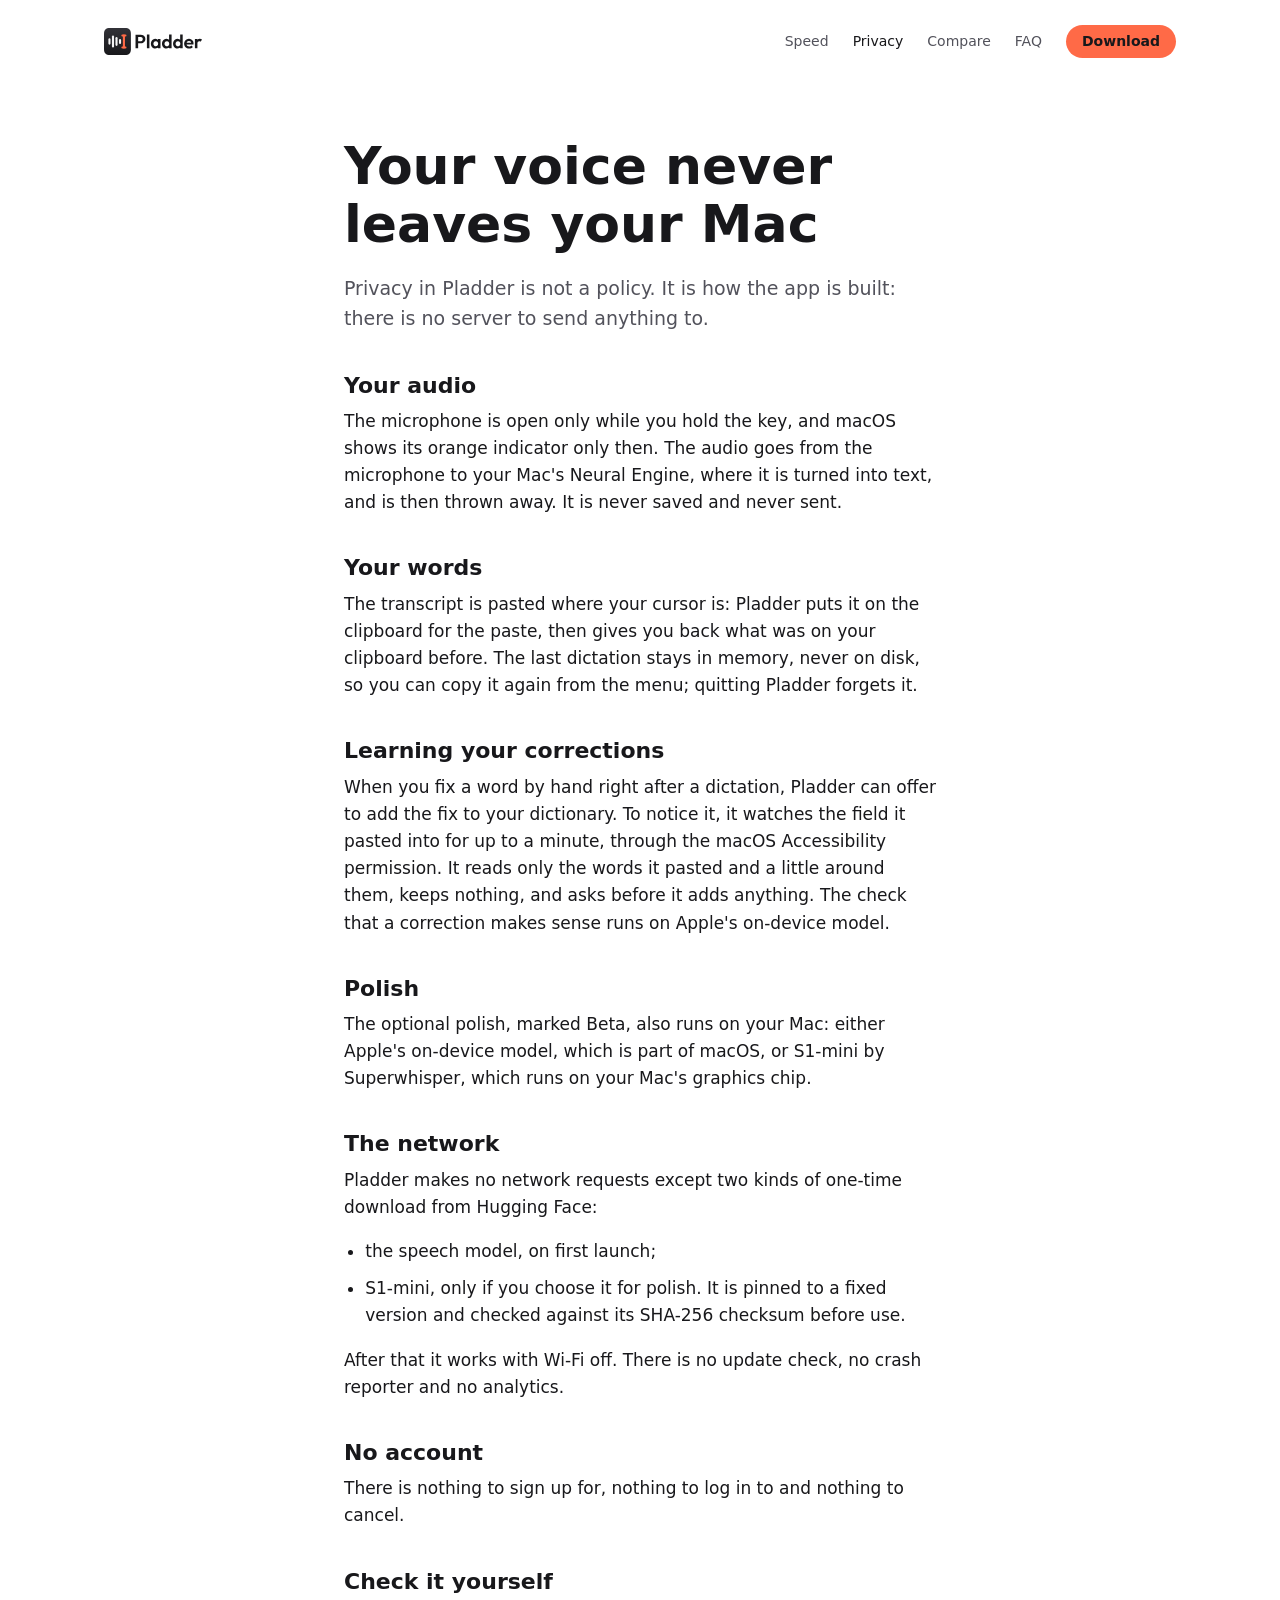
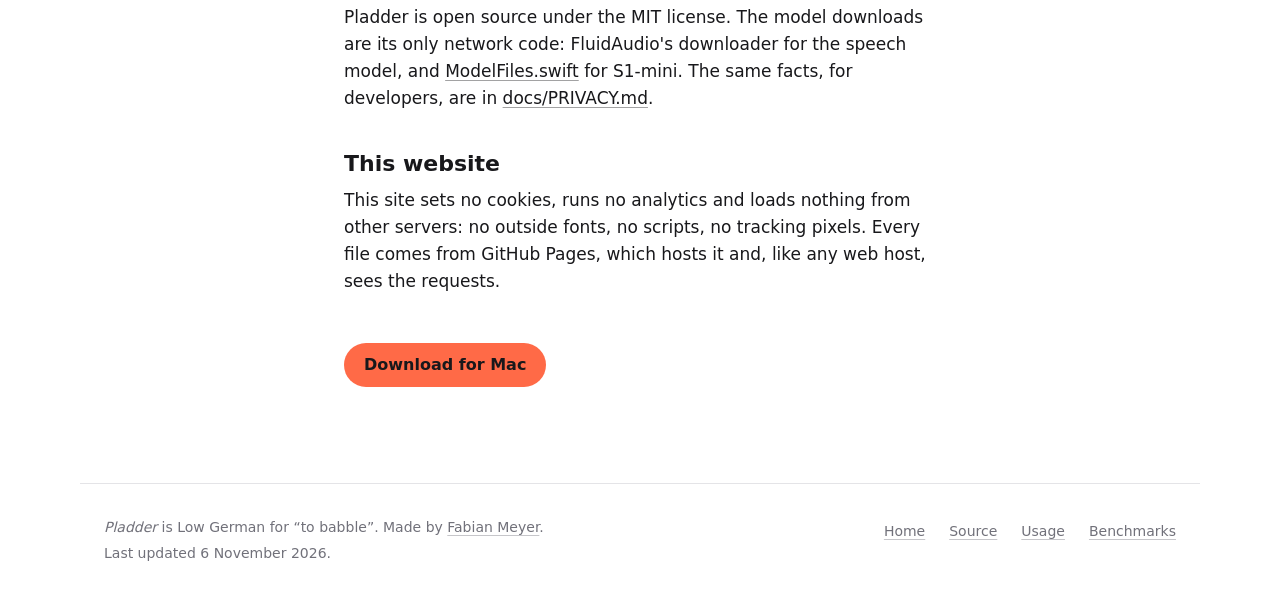
==== commit 8bdc8b29: "UI: content-sized Settings, a truthful hero, one German vocabulary Each Settings tab is as tall as i" ====
--- a/site/privacy/index.html
+++ b/site/privacy/index.html
@@ -3,7 +3,7 @@
 <head>
 <meta charset="utf-8">
 <meta name="viewport" content="width=device-width, initial-scale=1">
-<title>Privacy: your voice never leaves your Mac · Pladder</title>
+<title>Privacy: your voice never leaves your Mac – Pladder</title>
 <meta name="description" content="How Pladder handles your voice and your words: audio and text stay on your Mac, the microphone is open only while you hold the key, and there is no account, no analytics and no update check.">
 <link rel="canonical" href="https://dinooo13.github.io/pladder/privacy/">
 <link rel="icon" href="../favicon.svg" type="image/svg+xml">
@@ -28,8 +28,7 @@
 
 <header class="top">
   <a class="brand" href="../">
-    <svg width="34" height="34" viewBox="0 0 1024 1024" aria-hidden="true"><defs><linearGradient id="ink" x1="0" y1="0" x2="0" y2="1"><stop offset="0" stop-color="#323238"/><stop offset="1" stop-color="#18181B"/></linearGradient></defs><path fill="url(#ink)" d="M229.07 0L794.93 0C956.78 0 1024 67.22 1024 229.07L1024 794.93C1024 956.78 956.78 1024 794.93 1024L229.07 1024C67.22 1024 0 956.78 0 794.93L0 229.07C0 67.22 67.22 0 229.07 0Z"/><g fill="#F4F4F5"><rect x="168" y="392" width="80" height="240" rx="40"/><rect x="302" y="280" width="80" height="464" rx="40"/><rect x="436" y="344" width="80" height="336" rx="40"/><rect x="570" y="416" width="80" height="192" rx="40"/></g><g fill="#FF6A47"><rect x="718" y="244" width="80" height="536" rx="40"/><rect x="660" y="244" width="196" height="80" rx="40"/><rect x="660" y="700" width="196" height="80" rx="40"/></g></svg>
-    <span>Pladder</span>
+    <svg viewBox="0 0 3729.47 1024" width="98" height="27" role="img" aria-label="Pladder"><defs><linearGradient id="ink" x1="0" y1="0" x2="0" y2="1"><stop offset="0" stop-color="#323238"/><stop offset="1" stop-color="#18181B"/></linearGradient></defs><path fill="url(#ink)" d="M229.07 0L794.93 0C956.78 0 1024 67.22 1024 229.07L1024 794.93C1024 956.78 956.78 1024 794.93 1024L229.07 1024C67.22 1024 0 956.78 0 794.93L0 229.07C0 67.22 67.22 0 229.07 0Z"/><g fill="#F4F4F5"><rect x="168" y="392" width="80" height="240" rx="40" ry="40"/><rect x="302" y="280" width="80" height="464" rx="40" ry="40"/><rect x="436" y="344" width="80" height="336" rx="40" ry="40"/><rect x="570" y="416" width="80" height="192" rx="40" ry="40"/></g><g fill="#FF6A47"><rect x="718" y="244" width="80" height="536" rx="40" ry="40"/><rect x="660" y="244" width="196" height="80" rx="40" ry="40"/><rect x="660" y="700" width="196" height="80" rx="40" ry="40"/></g><path fill="currentColor" d="M1272.89 581.97L1272.89 500.86L1392.37 500.86Q1416.05 500.86 1434.81 491.28Q1453.57 481.71 1464.53 463.65Q1475.49 445.58 1475.49 420.29Q1475.49 395 1464.53 376.94Q1453.57 358.88 1434.81 349.3Q1416.05 339.73 1392.37 339.73L1272.89 339.73L1272.89 258.61L1402.78 258.61Q1451.56 258.61 1490.47 278.44Q1529.38 298.26 1552.04 334.41Q1574.69 370.57 1574.69 420.19Q1574.69 469.62 1552.04 505.97Q1529.38 542.33 1490.47 562.15Q1451.56 581.97 1402.78 581.97ZM1200 772.33L1200 258.61L1299.56 258.61L1299.56 772.33ZM1632.42 772.33L1632.42 244L1728.51 244L1728.51 772.33ZM1952.85 779.63Q1904.62 779.63 1866.16 755.52Q1827.71 731.41 1805.51 689.94Q1783.32 648.47 1783.32 596.4Q1783.32 543.79 1805.51 502.23Q1827.71 460.67 1866.16 436.37Q1904.62 412.07 1952.85 412.07Q1990.85 412.07 2020.81 427.6Q2050.77 443.13 2068.94 470.35Q2087.12 497.57 2088.4 532.28L2088.4 659.43Q2087.12 694.14 2069.22 721.36Q2051.32 748.58 2021.08 764.11Q1990.85 779.63 1952.85 779.63ZM1970.75 691.21Q2010.94 691.21 2035.6 664.45Q2060.27 637.69 2060.27 595.85Q2060.27 567.72 2049.12 546.25Q2037.98 524.79 2017.88 512.64Q1997.79 500.49 1970.93 500.49Q1944.63 500.49 1924.53 512.64Q1904.44 524.79 1892.84 546.34Q1881.24 567.9 1881.24 595.85Q1881.24 623.8 1892.74 645.36Q1904.25 666.92 1924.44 679.07Q1944.63 691.21 1970.75 691.21ZM2055.33 772.33L2055.33 677.51L2070.68 591.47L2055.33 506.15L2055.33 419.38L2150.51 419.38L2150.51 772.33ZM2376.31 779.63Q2327.35 779.63 2288.65 755.54Q2249.95 731.44 2227.64 689.95Q2205.32 648.47 2205.32 596.29Q2205.32 543.54 2227.61 502.1Q2249.9 460.67 2288.52 436.37Q2327.15 412.07 2376.31 412.07Q2414.49 412.07 2444.91 427.6Q2475.33 443.13 2494.05 470.35Q2512.78 497.57 2514.06 532.28L2514.06 657.6Q2512.78 692.31 2494.33 719.99Q2475.88 747.66 2445.19 763.65Q2414.49 779.63 2376.31 779.63ZM2392.76 691.21Q2419.79 691.21 2439.73 679.07Q2459.68 666.92 2470.97 645.45Q2482.27 623.99 2482.27 595.85Q2482.27 567.5 2471.01 546.2Q2459.76 524.89 2439.77 512.69Q2419.79 500.49 2393.21 500.49Q2366.63 500.49 2346.58 512.74Q2326.52 524.99 2314.88 546.48Q2303.24 567.96 2303.24 595.85Q2303.24 623.8 2314.7 645.34Q2326.17 666.87 2346.53 679.04Q2366.89 691.21 2392.76 691.21ZM2572.52 772.33L2477.34 772.33L2477.34 677.51L2492.68 591.47L2476.43 506.15L2476.43 244L2572.52 244ZM2798.32 779.63Q2749.36 779.63 2710.66 755.54Q2671.96 731.44 2649.64 689.95Q2627.32 648.47 2627.32 596.29Q2627.32 543.54 2649.61 502.1Q2671.9 460.67 2710.53 436.37Q2749.15 412.07 2798.32 412.07Q2836.5 412.07 2866.92 427.6Q2897.33 443.13 2916.06 470.35Q2934.78 497.57 2936.06 532.28L2936.06 657.6Q2934.78 692.31 2916.33 719.99Q2897.88 747.66 2867.19 763.65Q2836.5 779.63 2798.32 779.63ZM2814.76 691.21Q2841.8 691.21 2861.74 679.07Q2881.68 666.92 2892.98 645.45Q2904.28 623.99 2904.28 595.85Q2904.28 567.5 2893.02 546.2Q2881.76 524.89 2861.78 512.69Q2841.8 500.49 2815.22 500.49Q2788.64 500.49 2768.58 512.74Q2748.52 524.99 2736.88 546.48Q2725.24 567.96 2725.24 595.85Q2725.24 623.8 2736.71 645.34Q2748.17 666.87 2768.53 679.04Q2788.9 691.21 2814.76 691.21ZM2994.52 772.33L2899.34 772.33L2899.34 677.51L2914.69 591.47L2898.43 506.15L2898.43 244L2994.52 244ZM3240.23 780Q3185.06 780 3141.68 756.25Q3098.29 732.5 3073.26 690.58Q3048.23 648.65 3048.23 595.85Q3048.23 543.24 3072.8 501.68Q3097.37 460.12 3139.67 435.91Q3181.96 411.71 3234.02 411.71Q3284.81 411.71 3323.81 434.45Q3362.82 457.19 3385.1 497.02Q3407.39 536.85 3407.39 587.81Q3407.39 597.13 3406.3 607Q3405.2 616.86 3402.64 629.1L3105.6 629.65L3105.6 558.4L3358.07 557.85L3318.97 587.27Q3317.88 555.84 3307.92 534.74Q3297.96 513.64 3279.42 502.5Q3260.88 491.36 3233.66 491.36Q3205.16 491.36 3184.15 503.96Q3163.14 516.57 3151.72 539.49Q3140.31 562.42 3140.31 594.39Q3140.31 626.54 3152.45 650.2Q3164.6 673.86 3187.07 686.56Q3209.54 699.25 3239.69 699.25Q3266.36 699.25 3288.46 690.03Q3310.57 680.8 3326.64 662.53L3382.91 719.17Q3356.97 749.31 3320.07 764.65Q3283.17 780 3240.23 780ZM3459.09 772.33L3459.09 419.38L3555.18 419.38L3555.18 772.33ZM3555.18 577.4L3517.73 552.19Q3524.68 487.7 3556.1 449.89Q3587.52 412.07 3646.34 412.07Q3672.29 412.07 3692.66 420.66Q3713.03 429.24 3729.47 447.88L3669.91 516.93Q3661.51 507.8 3650.25 503.51Q3638.99 499.21 3624.24 499.21Q3593.55 499.21 3574.37 518.35Q3555.18 537.48 3555.18 577.4Z"/></svg>
   </a>
   <nav aria-label="Main">
     <a class="in-page" href="../#speed">Speed</a>
@@ -48,7 +47,7 @@
 <p>The microphone is open only while you hold the key, and macOS shows its orange indicator only then. The audio goes from the microphone to your Mac's Neural Engine, where it is turned into text, and is then thrown away. It is never saved and never sent.</p>
 
 <h2>Your words</h2>
-<p>The transcript exists just long enough to be pasted where your cursor is. Pladder puts it on the clipboard for the paste, then gives you back what was on your clipboard before.</p>
+<p>The transcript is pasted where your cursor is: Pladder puts it on the clipboard for the paste, then gives you back what was on your clipboard before. The last dictation stays in memory, never on disk, so you can copy it again from the menu; quitting Pladder forgets it.</p>
 
 <h2>Learning your corrections</h2>
 <p>When you fix a word by hand right after a dictation, Pladder can offer to add the fix to your dictionary. To notice it, it watches the field it pasted into for up to a minute, through the macOS Accessibility permission. It reads only the words it pasted and a little around them, keeps nothing, and asks before it adds anything. The check that a correction makes sense runs on Apple's on-device model.</p>
--- a/site/style.css
+++ b/site/style.css
@@ -48,7 +48,7 @@
 }
 
 p, figure, dl, dd { margin: 0; }
-a { color: inherit; text-decoration-color: var(--line); text-decoration-thickness: 1px; text-underline-offset: 0.2em; }
+a { color: inherit; text-decoration-color: color-mix(in srgb, currentColor 40%, transparent); text-decoration-thickness: 1px; text-underline-offset: 0.2em; }
 a:hover { text-decoration-color: currentColor; }
 :focus-visible { outline: 3px solid var(--focus); outline-offset: 3px; border-radius: 4px; }
 img { display: block; max-width: 100%; height: auto; }
@@ -76,9 +76,8 @@
 .skip:focus { top: 1rem; }
 
 /* SF Pro Display at these sizes; a little negative tracking, as Apple sets it. */
-h1, h2, h3 { margin: 0; font-weight: 700; letter-spacing: -0.012em; line-height: 1.1; text-wrap: balance; }
+h1, h2, h3 { margin: 0; font-weight: 600; line-height: 1.1; text-wrap: balance; }
 h2 { font-size: clamp(30px, 3.4vw, 44px); margin-bottom: 16px; }
-h2 a { text-decoration-color: var(--coral); text-decoration-thickness: 0.06em; }
 
 .btn {
   display: inline-flex;
@@ -103,7 +102,7 @@
   min-width: 42px;
   min-height: 38px;
   vertical-align: middle;
-  font: 500 11px/1 var(--text);
+  font: 500 12px/1 var(--text);
   color: var(--ink);
   background: var(--key);
   border: 1px solid var(--key-line);
@@ -111,7 +110,7 @@
   border-radius: 7px;
   padding: 5px 7px;
 }
-kbd.key .glyph { font-size: 13px; }
+kbd.key .glyph { font-size: 14px; }
 kbd.key-space { justify-content: flex-end; align-items: center; padding-inline: 36px; }
 kbd.key-v { min-width: 34px; min-height: 30px; align-items: center; justify-content: center; font-size: 14px; background: var(--coral); color: var(--coral-ink); border-color: rgba(0, 0, 0, 0.14); }
 
@@ -127,8 +126,8 @@
   justify-content: space-between;
   gap: 12px 32px;
 }
-.brand { display: flex; align-items: center; gap: 10px; text-decoration: none; font-size: 19px; font-weight: 600; letter-spacing: -0.01em; }
-.brand svg { width: 28px; height: 28px; }
+.brand { display: flex; align-items: center; text-decoration: none; color: var(--ink); }
+.brand svg { display: block; height: 27px; width: auto; }
 .top nav { display: flex; flex-wrap: wrap; align-items: center; gap: 4px 24px; font-size: 14px; color: var(--muted); }
 .top nav a:not(.btn) { text-decoration: none; padding: 10px 0; }
 .top nav a:not(.btn):hover, .top nav a[aria-current] { color: var(--ink); }
@@ -145,7 +144,7 @@
   gap: 40px 48px;
 }
 .hero-text { display: flex; flex-direction: column; gap: 24px; }
-.hero h1 { font-size: clamp(44px, 5vw, 64px); line-height: 1.04; letter-spacing: -0.018em; }
+.hero h1 { font-size: clamp(44px, 5vw, 64px); line-height: 1.04; letter-spacing: -0.005em; }
 .intro { font-size: 19px; line-height: 1.55; color: var(--muted); max-width: 30em; }
 .intro a { color: var(--ink); }
 .get { display: flex; flex-wrap: wrap; align-items: center; gap: 12px 16px; }
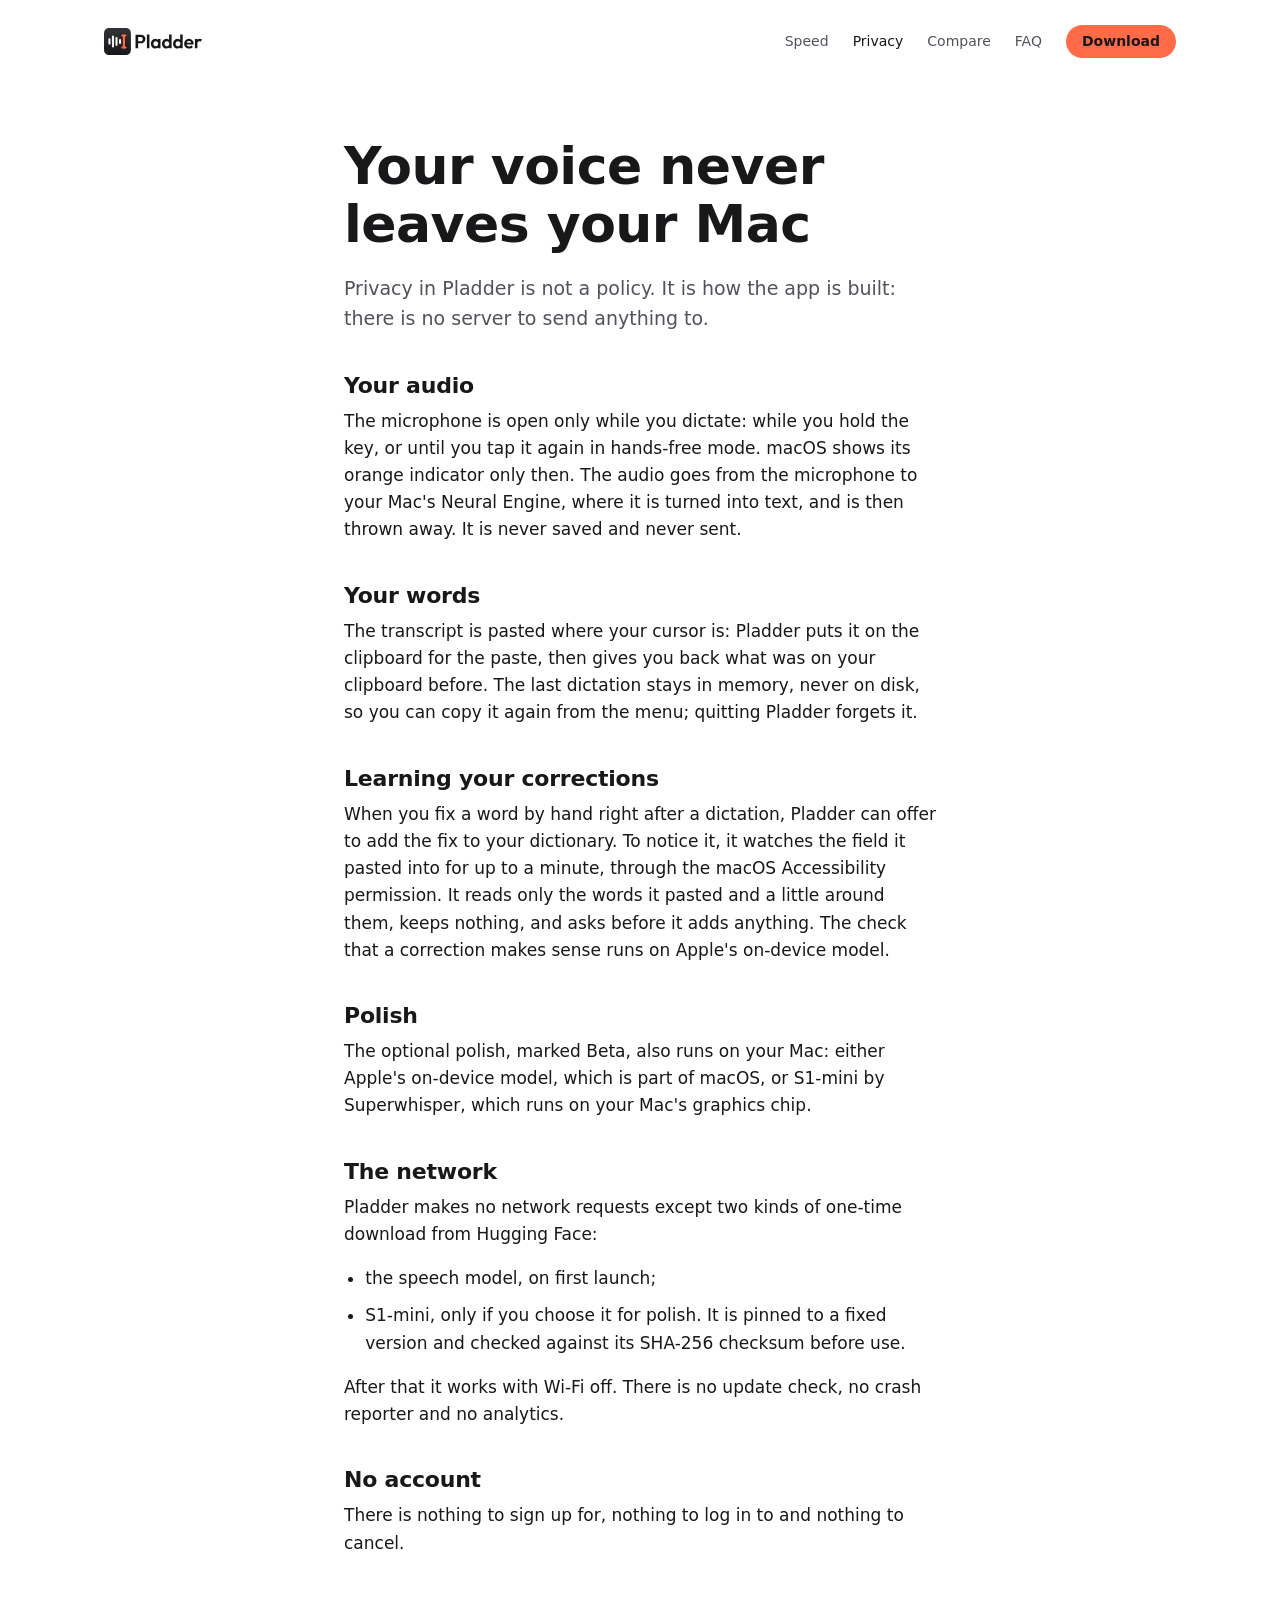
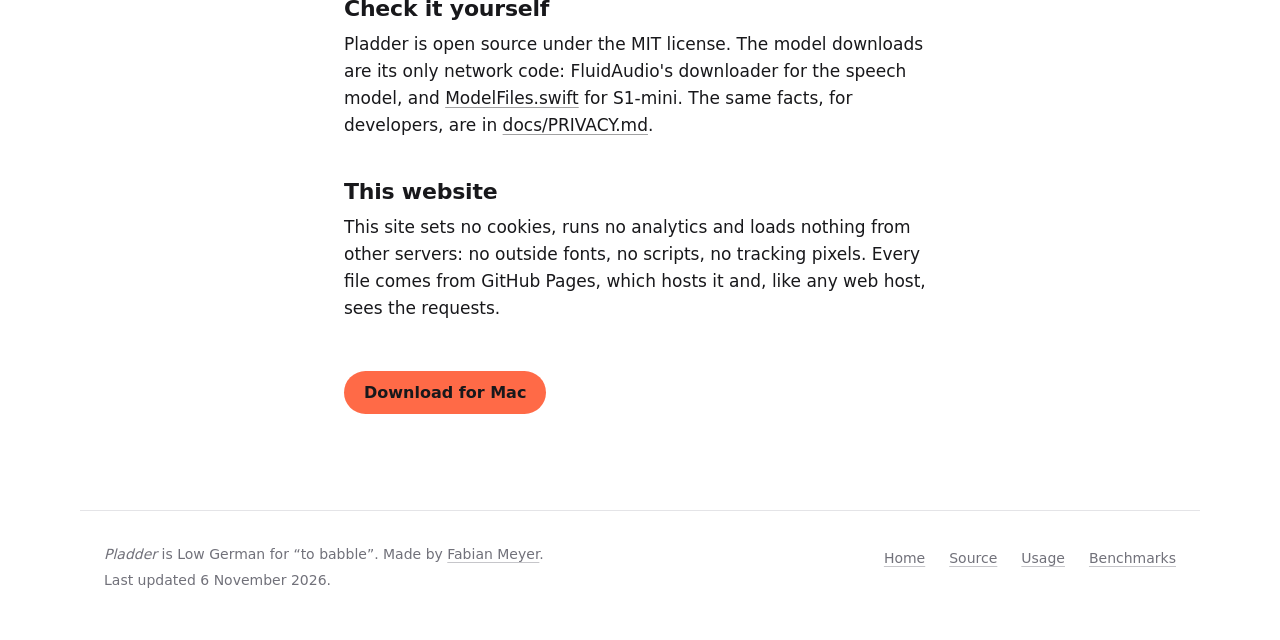
==== commit 1932d0d4: "UI: speed as the site's one large figure, shorter menu errors, German pass The site sets the two rel" ====
--- a/site/privacy/index.html
+++ b/site/privacy/index.html
@@ -4,7 +4,7 @@
 <meta charset="utf-8">
 <meta name="viewport" content="width=device-width, initial-scale=1">
 <title>Privacy: your voice never leaves your Mac – Pladder</title>
-<meta name="description" content="How Pladder handles your voice and your words: audio and text stay on your Mac, the microphone is open only while you hold the key, and there is no account, no analytics and no update check.">
+<meta name="description" content="How Pladder handles your voice and your words: audio and text stay on your Mac, the microphone is open only while you dictate, and there is no account, no analytics and no update check.">
 <link rel="canonical" href="https://dinooo13.github.io/pladder/privacy/">
 <link rel="icon" href="../favicon.svg" type="image/svg+xml">
 <link rel="apple-touch-icon" href="../apple-touch-icon.png">
@@ -28,7 +28,7 @@
 
 <header class="top">
   <a class="brand" href="../">
-    <svg viewBox="0 0 3729.47 1024" width="98" height="27" role="img" aria-label="Pladder"><defs><linearGradient id="ink" x1="0" y1="0" x2="0" y2="1"><stop offset="0" stop-color="#323238"/><stop offset="1" stop-color="#18181B"/></linearGradient></defs><path fill="url(#ink)" d="M229.07 0L794.93 0C956.78 0 1024 67.22 1024 229.07L1024 794.93C1024 956.78 956.78 1024 794.93 1024L229.07 1024C67.22 1024 0 956.78 0 794.93L0 229.07C0 67.22 67.22 0 229.07 0Z"/><g fill="#F4F4F5"><rect x="168" y="392" width="80" height="240" rx="40" ry="40"/><rect x="302" y="280" width="80" height="464" rx="40" ry="40"/><rect x="436" y="344" width="80" height="336" rx="40" ry="40"/><rect x="570" y="416" width="80" height="192" rx="40" ry="40"/></g><g fill="#FF6A47"><rect x="718" y="244" width="80" height="536" rx="40" ry="40"/><rect x="660" y="244" width="196" height="80" rx="40" ry="40"/><rect x="660" y="700" width="196" height="80" rx="40" ry="40"/></g><path fill="currentColor" d="M1272.89 581.97L1272.89 500.86L1392.37 500.86Q1416.05 500.86 1434.81 491.28Q1453.57 481.71 1464.53 463.65Q1475.49 445.58 1475.49 420.29Q1475.49 395 1464.53 376.94Q1453.57 358.88 1434.81 349.3Q1416.05 339.73 1392.37 339.73L1272.89 339.73L1272.89 258.61L1402.78 258.61Q1451.56 258.61 1490.47 278.44Q1529.38 298.26 1552.04 334.41Q1574.69 370.57 1574.69 420.19Q1574.69 469.62 1552.04 505.97Q1529.38 542.33 1490.47 562.15Q1451.56 581.97 1402.78 581.97ZM1200 772.33L1200 258.61L1299.56 258.61L1299.56 772.33ZM1632.42 772.33L1632.42 244L1728.51 244L1728.51 772.33ZM1952.85 779.63Q1904.62 779.63 1866.16 755.52Q1827.71 731.41 1805.51 689.94Q1783.32 648.47 1783.32 596.4Q1783.32 543.79 1805.51 502.23Q1827.71 460.67 1866.16 436.37Q1904.62 412.07 1952.85 412.07Q1990.85 412.07 2020.81 427.6Q2050.77 443.13 2068.94 470.35Q2087.12 497.57 2088.4 532.28L2088.4 659.43Q2087.12 694.14 2069.22 721.36Q2051.32 748.58 2021.08 764.11Q1990.85 779.63 1952.85 779.63ZM1970.75 691.21Q2010.94 691.21 2035.6 664.45Q2060.27 637.69 2060.27 595.85Q2060.27 567.72 2049.12 546.25Q2037.98 524.79 2017.88 512.64Q1997.79 500.49 1970.93 500.49Q1944.63 500.49 1924.53 512.64Q1904.44 524.79 1892.84 546.34Q1881.24 567.9 1881.24 595.85Q1881.24 623.8 1892.74 645.36Q1904.25 666.92 1924.44 679.07Q1944.63 691.21 1970.75 691.21ZM2055.33 772.33L2055.33 677.51L2070.68 591.47L2055.33 506.15L2055.33 419.38L2150.51 419.38L2150.51 772.33ZM2376.31 779.63Q2327.35 779.63 2288.65 755.54Q2249.95 731.44 2227.64 689.95Q2205.32 648.47 2205.32 596.29Q2205.32 543.54 2227.61 502.1Q2249.9 460.67 2288.52 436.37Q2327.15 412.07 2376.31 412.07Q2414.49 412.07 2444.91 427.6Q2475.33 443.13 2494.05 470.35Q2512.78 497.57 2514.06 532.28L2514.06 657.6Q2512.78 692.31 2494.33 719.99Q2475.88 747.66 2445.19 763.65Q2414.49 779.63 2376.31 779.63ZM2392.76 691.21Q2419.79 691.21 2439.73 679.07Q2459.68 666.92 2470.97 645.45Q2482.27 623.99 2482.27 595.85Q2482.27 567.5 2471.01 546.2Q2459.76 524.89 2439.77 512.69Q2419.79 500.49 2393.21 500.49Q2366.63 500.49 2346.58 512.74Q2326.52 524.99 2314.88 546.48Q2303.24 567.96 2303.24 595.85Q2303.24 623.8 2314.7 645.34Q2326.17 666.87 2346.53 679.04Q2366.89 691.21 2392.76 691.21ZM2572.52 772.33L2477.34 772.33L2477.34 677.51L2492.68 591.47L2476.43 506.15L2476.43 244L2572.52 244ZM2798.32 779.63Q2749.36 779.63 2710.66 755.54Q2671.96 731.44 2649.64 689.95Q2627.32 648.47 2627.32 596.29Q2627.32 543.54 2649.61 502.1Q2671.9 460.67 2710.53 436.37Q2749.15 412.07 2798.32 412.07Q2836.5 412.07 2866.92 427.6Q2897.33 443.13 2916.06 470.35Q2934.78 497.57 2936.06 532.28L2936.06 657.6Q2934.78 692.31 2916.33 719.99Q2897.88 747.66 2867.19 763.65Q2836.5 779.63 2798.32 779.63ZM2814.76 691.21Q2841.8 691.21 2861.74 679.07Q2881.68 666.92 2892.98 645.45Q2904.28 623.99 2904.28 595.85Q2904.28 567.5 2893.02 546.2Q2881.76 524.89 2861.78 512.69Q2841.8 500.49 2815.22 500.49Q2788.64 500.49 2768.58 512.74Q2748.52 524.99 2736.88 546.48Q2725.24 567.96 2725.24 595.85Q2725.24 623.8 2736.71 645.34Q2748.17 666.87 2768.53 679.04Q2788.9 691.21 2814.76 691.21ZM2994.52 772.33L2899.34 772.33L2899.34 677.51L2914.69 591.47L2898.43 506.15L2898.43 244L2994.52 244ZM3240.23 780Q3185.06 780 3141.68 756.25Q3098.29 732.5 3073.26 690.58Q3048.23 648.65 3048.23 595.85Q3048.23 543.24 3072.8 501.68Q3097.37 460.12 3139.67 435.91Q3181.96 411.71 3234.02 411.71Q3284.81 411.71 3323.81 434.45Q3362.82 457.19 3385.1 497.02Q3407.39 536.85 3407.39 587.81Q3407.39 597.13 3406.3 607Q3405.2 616.86 3402.64 629.1L3105.6 629.65L3105.6 558.4L3358.07 557.85L3318.97 587.27Q3317.88 555.84 3307.92 534.74Q3297.96 513.64 3279.42 502.5Q3260.88 491.36 3233.66 491.36Q3205.16 491.36 3184.15 503.96Q3163.14 516.57 3151.72 539.49Q3140.31 562.42 3140.31 594.39Q3140.31 626.54 3152.45 650.2Q3164.6 673.86 3187.07 686.56Q3209.54 699.25 3239.69 699.25Q3266.36 699.25 3288.46 690.03Q3310.57 680.8 3326.64 662.53L3382.91 719.17Q3356.97 749.31 3320.07 764.65Q3283.17 780 3240.23 780ZM3459.09 772.33L3459.09 419.38L3555.18 419.38L3555.18 772.33ZM3555.18 577.4L3517.73 552.19Q3524.68 487.7 3556.1 449.89Q3587.52 412.07 3646.34 412.07Q3672.29 412.07 3692.66 420.66Q3713.03 429.24 3729.47 447.88L3669.91 516.93Q3661.51 507.8 3650.25 503.51Q3638.99 499.21 3624.24 499.21Q3593.55 499.21 3574.37 518.35Q3555.18 537.48 3555.18 577.4Z"/></svg>
+    <svg viewBox="0 0 3729.47 1024" width="98" height="27" role="img" aria-label="Pladder"><defs><linearGradient id="ink" x1="0" y1="0" x2="0" y2="1"><stop offset="0" style="stop-color: var(--tile-top)"/><stop offset="1" style="stop-color: var(--tile-bottom)"/></linearGradient></defs><path fill="url(#ink)" d="M229.07 0L794.93 0C956.78 0 1024 67.22 1024 229.07L1024 794.93C1024 956.78 956.78 1024 794.93 1024L229.07 1024C67.22 1024 0 956.78 0 794.93L0 229.07C0 67.22 67.22 0 229.07 0Z"/><g fill="#F4F4F5"><rect x="168" y="392" width="80" height="240" rx="40" ry="40"/><rect x="302" y="280" width="80" height="464" rx="40" ry="40"/><rect x="436" y="344" width="80" height="336" rx="40" ry="40"/><rect x="570" y="416" width="80" height="192" rx="40" ry="40"/></g><g fill="#FF6A47"><rect x="718" y="244" width="80" height="536" rx="40" ry="40"/><rect x="660" y="244" width="196" height="80" rx="40" ry="40"/><rect x="660" y="700" width="196" height="80" rx="40" ry="40"/></g><path fill="currentColor" d="M1272.89 581.97L1272.89 500.86L1392.37 500.86Q1416.05 500.86 1434.81 491.28Q1453.57 481.71 1464.53 463.65Q1475.49 445.58 1475.49 420.29Q1475.49 395 1464.53 376.94Q1453.57 358.88 1434.81 349.3Q1416.05 339.73 1392.37 339.73L1272.89 339.73L1272.89 258.61L1402.78 258.61Q1451.56 258.61 1490.47 278.44Q1529.38 298.26 1552.04 334.41Q1574.69 370.57 1574.69 420.19Q1574.69 469.62 1552.04 505.97Q1529.38 542.33 1490.47 562.15Q1451.56 581.97 1402.78 581.97ZM1200 772.33L1200 258.61L1299.56 258.61L1299.56 772.33ZM1632.42 772.33L1632.42 244L1728.51 244L1728.51 772.33ZM1952.85 779.63Q1904.62 779.63 1866.16 755.52Q1827.71 731.41 1805.51 689.94Q1783.32 648.47 1783.32 596.4Q1783.32 543.79 1805.51 502.23Q1827.71 460.67 1866.16 436.37Q1904.62 412.07 1952.85 412.07Q1990.85 412.07 2020.81 427.6Q2050.77 443.13 2068.94 470.35Q2087.12 497.57 2088.4 532.28L2088.4 659.43Q2087.12 694.14 2069.22 721.36Q2051.32 748.58 2021.08 764.11Q1990.85 779.63 1952.85 779.63ZM1970.75 691.21Q2010.94 691.21 2035.6 664.45Q2060.27 637.69 2060.27 595.85Q2060.27 567.72 2049.12 546.25Q2037.98 524.79 2017.88 512.64Q1997.79 500.49 1970.93 500.49Q1944.63 500.49 1924.53 512.64Q1904.44 524.79 1892.84 546.34Q1881.24 567.9 1881.24 595.85Q1881.24 623.8 1892.74 645.36Q1904.25 666.92 1924.44 679.07Q1944.63 691.21 1970.75 691.21ZM2055.33 772.33L2055.33 677.51L2070.68 591.47L2055.33 506.15L2055.33 419.38L2150.51 419.38L2150.51 772.33ZM2376.31 779.63Q2327.35 779.63 2288.65 755.54Q2249.95 731.44 2227.64 689.95Q2205.32 648.47 2205.32 596.29Q2205.32 543.54 2227.61 502.1Q2249.9 460.67 2288.52 436.37Q2327.15 412.07 2376.31 412.07Q2414.49 412.07 2444.91 427.6Q2475.33 443.13 2494.05 470.35Q2512.78 497.57 2514.06 532.28L2514.06 657.6Q2512.78 692.31 2494.33 719.99Q2475.88 747.66 2445.19 763.65Q2414.49 779.63 2376.31 779.63ZM2392.76 691.21Q2419.79 691.21 2439.73 679.07Q2459.68 666.92 2470.97 645.45Q2482.27 623.99 2482.27 595.85Q2482.27 567.5 2471.01 546.2Q2459.76 524.89 2439.77 512.69Q2419.79 500.49 2393.21 500.49Q2366.63 500.49 2346.58 512.74Q2326.52 524.99 2314.88 546.48Q2303.24 567.96 2303.24 595.85Q2303.24 623.8 2314.7 645.34Q2326.17 666.87 2346.53 679.04Q2366.89 691.21 2392.76 691.21ZM2572.52 772.33L2477.34 772.33L2477.34 677.51L2492.68 591.47L2476.43 506.15L2476.43 244L2572.52 244ZM2798.32 779.63Q2749.36 779.63 2710.66 755.54Q2671.96 731.44 2649.64 689.95Q2627.32 648.47 2627.32 596.29Q2627.32 543.54 2649.61 502.1Q2671.9 460.67 2710.53 436.37Q2749.15 412.07 2798.32 412.07Q2836.5 412.07 2866.92 427.6Q2897.33 443.13 2916.06 470.35Q2934.78 497.57 2936.06 532.28L2936.06 657.6Q2934.78 692.31 2916.33 719.99Q2897.88 747.66 2867.19 763.65Q2836.5 779.63 2798.32 779.63ZM2814.76 691.21Q2841.8 691.21 2861.74 679.07Q2881.68 666.92 2892.98 645.45Q2904.28 623.99 2904.28 595.85Q2904.28 567.5 2893.02 546.2Q2881.76 524.89 2861.78 512.69Q2841.8 500.49 2815.22 500.49Q2788.64 500.49 2768.58 512.74Q2748.52 524.99 2736.88 546.48Q2725.24 567.96 2725.24 595.85Q2725.24 623.8 2736.71 645.34Q2748.17 666.87 2768.53 679.04Q2788.9 691.21 2814.76 691.21ZM2994.52 772.33L2899.34 772.33L2899.34 677.51L2914.69 591.47L2898.43 506.15L2898.43 244L2994.52 244ZM3240.23 780Q3185.06 780 3141.68 756.25Q3098.29 732.5 3073.26 690.58Q3048.23 648.65 3048.23 595.85Q3048.23 543.24 3072.8 501.68Q3097.37 460.12 3139.67 435.91Q3181.96 411.71 3234.02 411.71Q3284.81 411.71 3323.81 434.45Q3362.82 457.19 3385.1 497.02Q3407.39 536.85 3407.39 587.81Q3407.39 597.13 3406.3 607Q3405.2 616.86 3402.64 629.1L3105.6 629.65L3105.6 558.4L3358.07 557.85L3318.97 587.27Q3317.88 555.84 3307.92 534.74Q3297.96 513.64 3279.42 502.5Q3260.88 491.36 3233.66 491.36Q3205.16 491.36 3184.15 503.96Q3163.14 516.57 3151.72 539.49Q3140.31 562.42 3140.31 594.39Q3140.31 626.54 3152.45 650.2Q3164.6 673.86 3187.07 686.56Q3209.54 699.25 3239.69 699.25Q3266.36 699.25 3288.46 690.03Q3310.57 680.8 3326.64 662.53L3382.91 719.17Q3356.97 749.31 3320.07 764.65Q3283.17 780 3240.23 780ZM3459.09 772.33L3459.09 419.38L3555.18 419.38L3555.18 772.33ZM3555.18 577.4L3517.73 552.19Q3524.68 487.7 3556.1 449.89Q3587.52 412.07 3646.34 412.07Q3672.29 412.07 3692.66 420.66Q3713.03 429.24 3729.47 447.88L3669.91 516.93Q3661.51 507.8 3650.25 503.51Q3638.99 499.21 3624.24 499.21Q3593.55 499.21 3574.37 518.35Q3555.18 537.48 3555.18 577.4Z"/></svg>
   </a>
   <nav aria-label="Main">
     <a class="in-page" href="../#speed">Speed</a>
@@ -44,7 +44,7 @@
 <p class="lede">Privacy in Pladder is not a policy. It is how the app is built: there is no server to send anything to.</p>
 
 <h2>Your audio</h2>
-<p>The microphone is open only while you hold the key, and macOS shows its orange indicator only then. The audio goes from the microphone to your Mac's Neural Engine, where it is turned into text, and is then thrown away. It is never saved and never sent.</p>
+<p>The microphone is open only while you dictate: while you hold the key, or until you tap it again in hands-free mode. macOS shows its orange indicator only then. The audio goes from the microphone to your Mac's Neural Engine, where it is turned into text, and is then thrown away. It is never saved and never sent.</p>
 
 <h2>Your words</h2>
 <p>The transcript is pasted where your cursor is: Pladder puts it on the clipboard for the paste, then gives you back what was on your clipboard before. The last dictation stays in memory, never on disk, so you can copy it again from the menu; quitting Pladder forgets it.</p>
--- a/site/style.css
+++ b/site/style.css
@@ -17,6 +17,8 @@
   --key-line: #D4D4D8;
   --focus: #D9431F;
   --radius: 16px;
+  --tile-top: #323238;
+  --tile-bottom: #18181B;
   --text: -apple-system, BlinkMacSystemFont, "Segoe UI", system-ui, sans-serif;
   --mono: ui-monospace, "SF Mono", Menlo, Consolas, monospace;
 }
@@ -32,6 +34,9 @@
     --key: #1F1F22;
     --key-line: #3F3F46;
     --focus: #FF8F73;
+    /* The mark's dark tile, lifted so it does not sink into the page. */
+    --tile-top: #45454C;
+    --tile-bottom: #2A2A2E;
   }
 }
 
@@ -76,7 +81,7 @@
 .skip:focus { top: 1rem; }
 
 /* SF Pro Display at these sizes; a little negative tracking, as Apple sets it. */
-h1, h2, h3 { margin: 0; font-weight: 600; line-height: 1.1; text-wrap: balance; }
+h1, h2, h3 { margin: 0; font-weight: 600; line-height: 1.1; letter-spacing: -0.01em; text-wrap: balance; }
 h2 { font-size: clamp(30px, 3.4vw, 44px); margin-bottom: 16px; }
 
 .btn {
@@ -144,7 +149,7 @@
   gap: 40px 48px;
 }
 .hero-text { display: flex; flex-direction: column; gap: 24px; }
-.hero h1 { font-size: clamp(44px, 5vw, 64px); line-height: 1.04; letter-spacing: -0.005em; }
+.hero h1 { font-size: clamp(44px, 5vw, 64px); line-height: 1.04; }
 .intro { font-size: 19px; line-height: 1.55; color: var(--muted); max-width: 30em; }
 .intro a { color: var(--ink); }
 .get { display: flex; flex-wrap: wrap; align-items: center; gap: 12px 16px; }
@@ -166,7 +171,13 @@
 .lede { font-size: 19px; color: var(--muted); max-width: 36em; margin-bottom: 32px; }
 .note { font-size: 15px; color: var(--muted); max-width: 44em; }
 .note a { color: var(--ink); }
-#speed .lede { margin-bottom: 16px; }
+/* The page's one large type: the measurement the product is about. */
+.figures { display: flex; flex-wrap: wrap; gap: 24px 64px; margin: 8px 0 28px; }
+.figures div { display: flex; flex-direction: column-reverse; justify-content: flex-end; gap: 6px; max-width: 18em; }
+.figures dd { font-size: clamp(56px, 7vw, 88px); font-weight: 600; line-height: 1; letter-spacing: -0.02em; font-variant-numeric: tabular-nums; }
+.figures dd a { text-decoration: none; }
+.figures dd a:hover { text-decoration: underline; text-decoration-thickness: 2px; }
+.figures dt { font-size: 15px; color: var(--muted); }
 
 .label { font-size: 14px; font-weight: 600; color: var(--muted); margin-bottom: 10px; }
 .pair { display: grid; grid-template-columns: repeat(auto-fit, minmax(min(100%, 320px), 1fr)); gap: 16px; }
@@ -208,7 +219,7 @@
 tbody th { font-weight: 600; width: 24%; }
 tbody td { color: var(--muted); }
 th.us, td.us { background: var(--soft); }
-td.us { color: var(--ink); font-weight: 600; }
+td.us { color: var(--ink); }
 td.us a { color: inherit; }
 .fine { margin-top: 12px; font-size: 13px; color: var(--faint); max-width: 60em; }
 
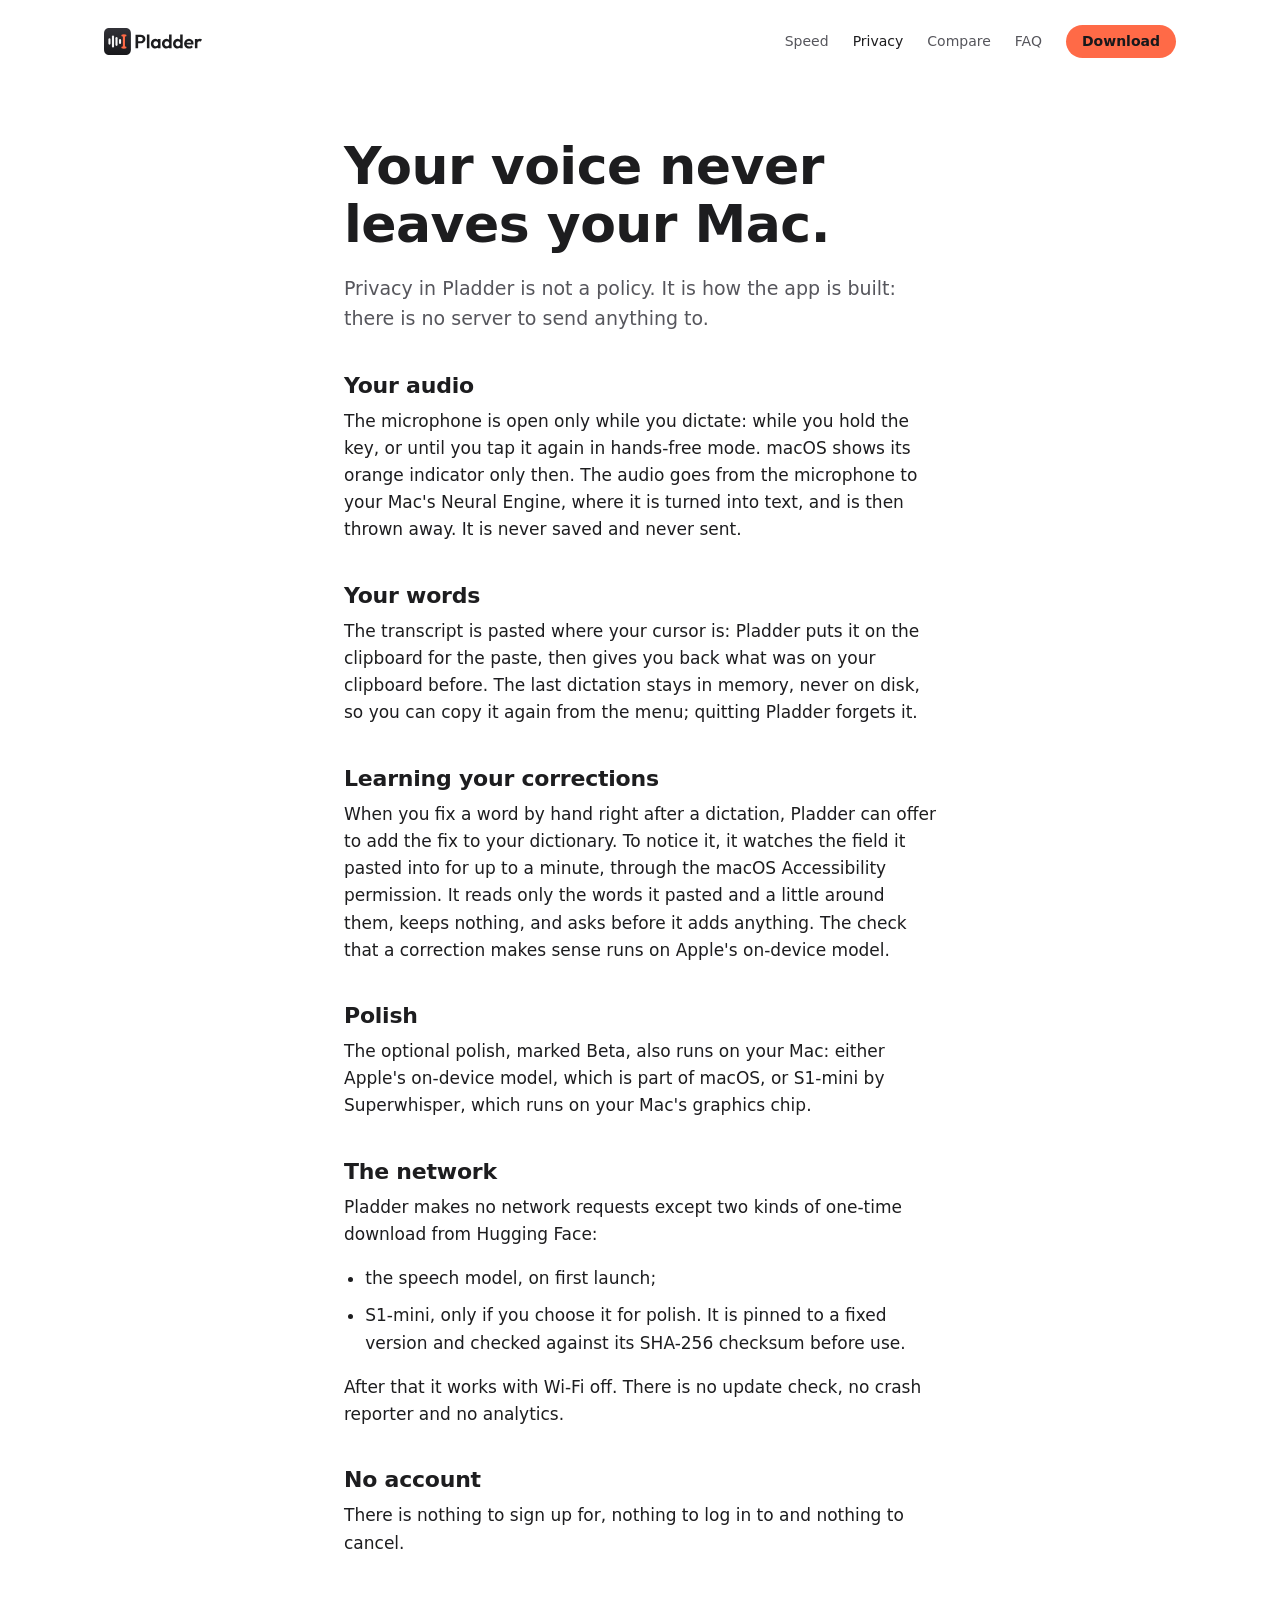
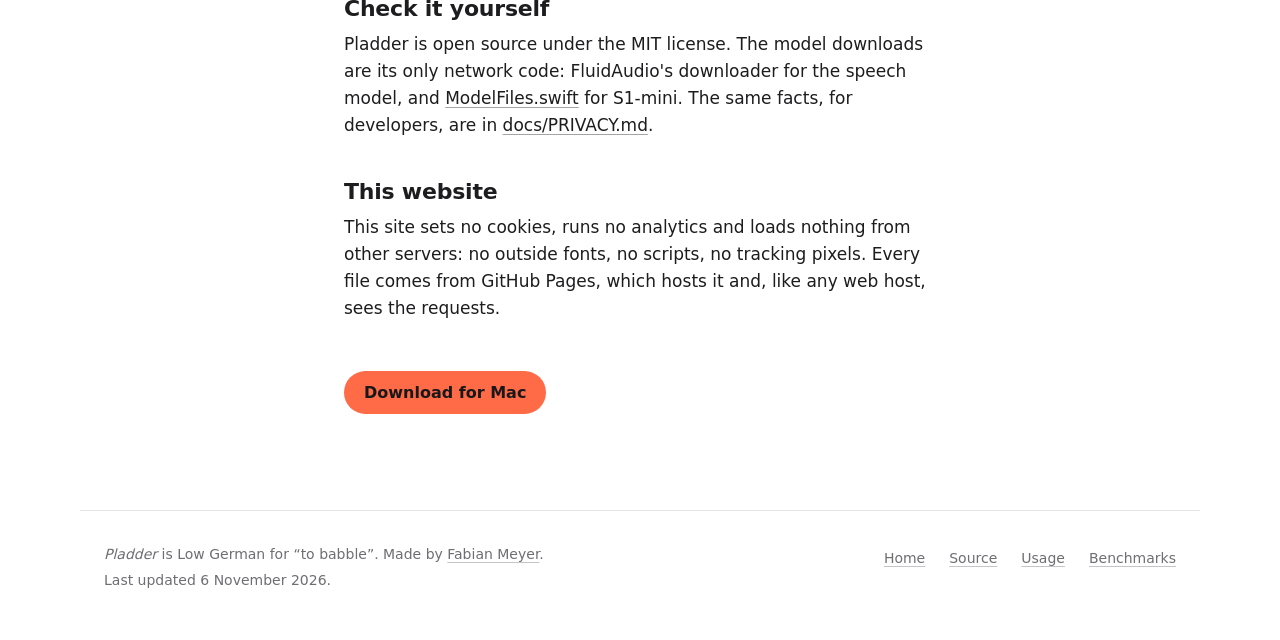
==== commit eef6129b: "UI: the pill keeps clear of the prompt box, one name per key At the press, inside the 150 ms present" ====
--- a/site/privacy/index.html
+++ b/site/privacy/index.html
@@ -40,7 +40,7 @@
 </header>
 
 <main class="page" id="main">
-<h1>Your voice never leaves your Mac</h1>
+<h1>Your voice never leaves your Mac.</h1>
 <p class="lede">Privacy in Pladder is not a policy. It is how the app is built: there is no server to send anything to.</p>
 
 <h2>Your audio</h2>
--- a/site/style.css
+++ b/site/style.css
@@ -5,12 +5,13 @@
 
 :root {
   color-scheme: light dark;
+  /* macOS's own greys, as Apple's pages and System Settings use them. */
   --bg: #FFFFFF;
-  --ink: #18181B;
-  --muted: #52525B;
-  --faint: #71717A;
-  --line: #E4E4E7;
-  --soft: #F4F4F5;
+  --ink: #1D1D1F;
+  --muted: #56565C;
+  --faint: #6E6E73;
+  --line: #E3E3E8;
+  --soft: #F5F5F7;
   --coral: #FF6A47;
   --coral-ink: #18181B;
   --key: #FFFFFF;
@@ -26,11 +27,11 @@
 @media (prefers-color-scheme: dark) {
   :root {
     --bg: #111113;
-    --ink: #FAFAFA;
-    --muted: #A1A1AA;
-    --faint: #8E8E96;
-    --line: #27272A;
-    --soft: #1A1A1D;
+    --ink: #F5F5F7;
+    --muted: #A1A1A6;
+    --faint: #8E8E93;
+    --line: #2C2C2E;
+    --soft: #1C1C1E;
     --key: #1F1F22;
     --key-line: #3F3F46;
     --focus: #FF8F73;
@@ -161,8 +162,9 @@
 
 /* Sections: plain text on one background, a hairline between them. */
 
+/* Narrower than the hero, so a section's text never leaves half the page empty. */
 .sec {
-  max-width: 1120px;
+  max-width: 880px;
   margin: 0 auto;
   padding: 88px 24px;
   border-top: 1px solid var(--line);
@@ -173,7 +175,7 @@
 .note a { color: var(--ink); }
 /* The page's one large type: the measurement the product is about. */
 .figures { display: flex; flex-wrap: wrap; gap: 24px 64px; margin: 8px 0 28px; }
-.figures div { display: flex; flex-direction: column-reverse; justify-content: flex-end; gap: 6px; max-width: 18em; }
+.figures div { display: flex; flex-direction: column-reverse; justify-content: flex-end; gap: 8px; max-width: 26em; }
 .figures dd { font-size: clamp(56px, 7vw, 88px); font-weight: 600; line-height: 1; letter-spacing: -0.02em; font-variant-numeric: tabular-nums; }
 .figures dd a { text-decoration: none; }
 .figures dd a:hover { text-decoration: underline; text-decoration-thickness: 2px; }
@@ -183,9 +185,10 @@
 .pair { display: grid; grid-template-columns: repeat(auto-fit, minmax(min(100%, 320px), 1fr)); gap: 16px; }
 .block { border: 1px solid var(--line); border-radius: var(--radius); padding: 20px; }
 .block:last-child { border-color: color-mix(in srgb, var(--coral) 45%, var(--line)); }
-.mono { font: 15px/1.6 var(--mono); }
-.block:first-child .mono { color: var(--muted); }
+/* Typed is a terminal line; said is speech, so it is set as text. */
+.mono { font: 15px/1.6 var(--mono); color: var(--muted); }
 .mono::before { content: "> "; color: var(--faint); }
+.spoken { font-size: 17px; line-height: 1.55; }
 
 .facts {
   margin-top: 48px;
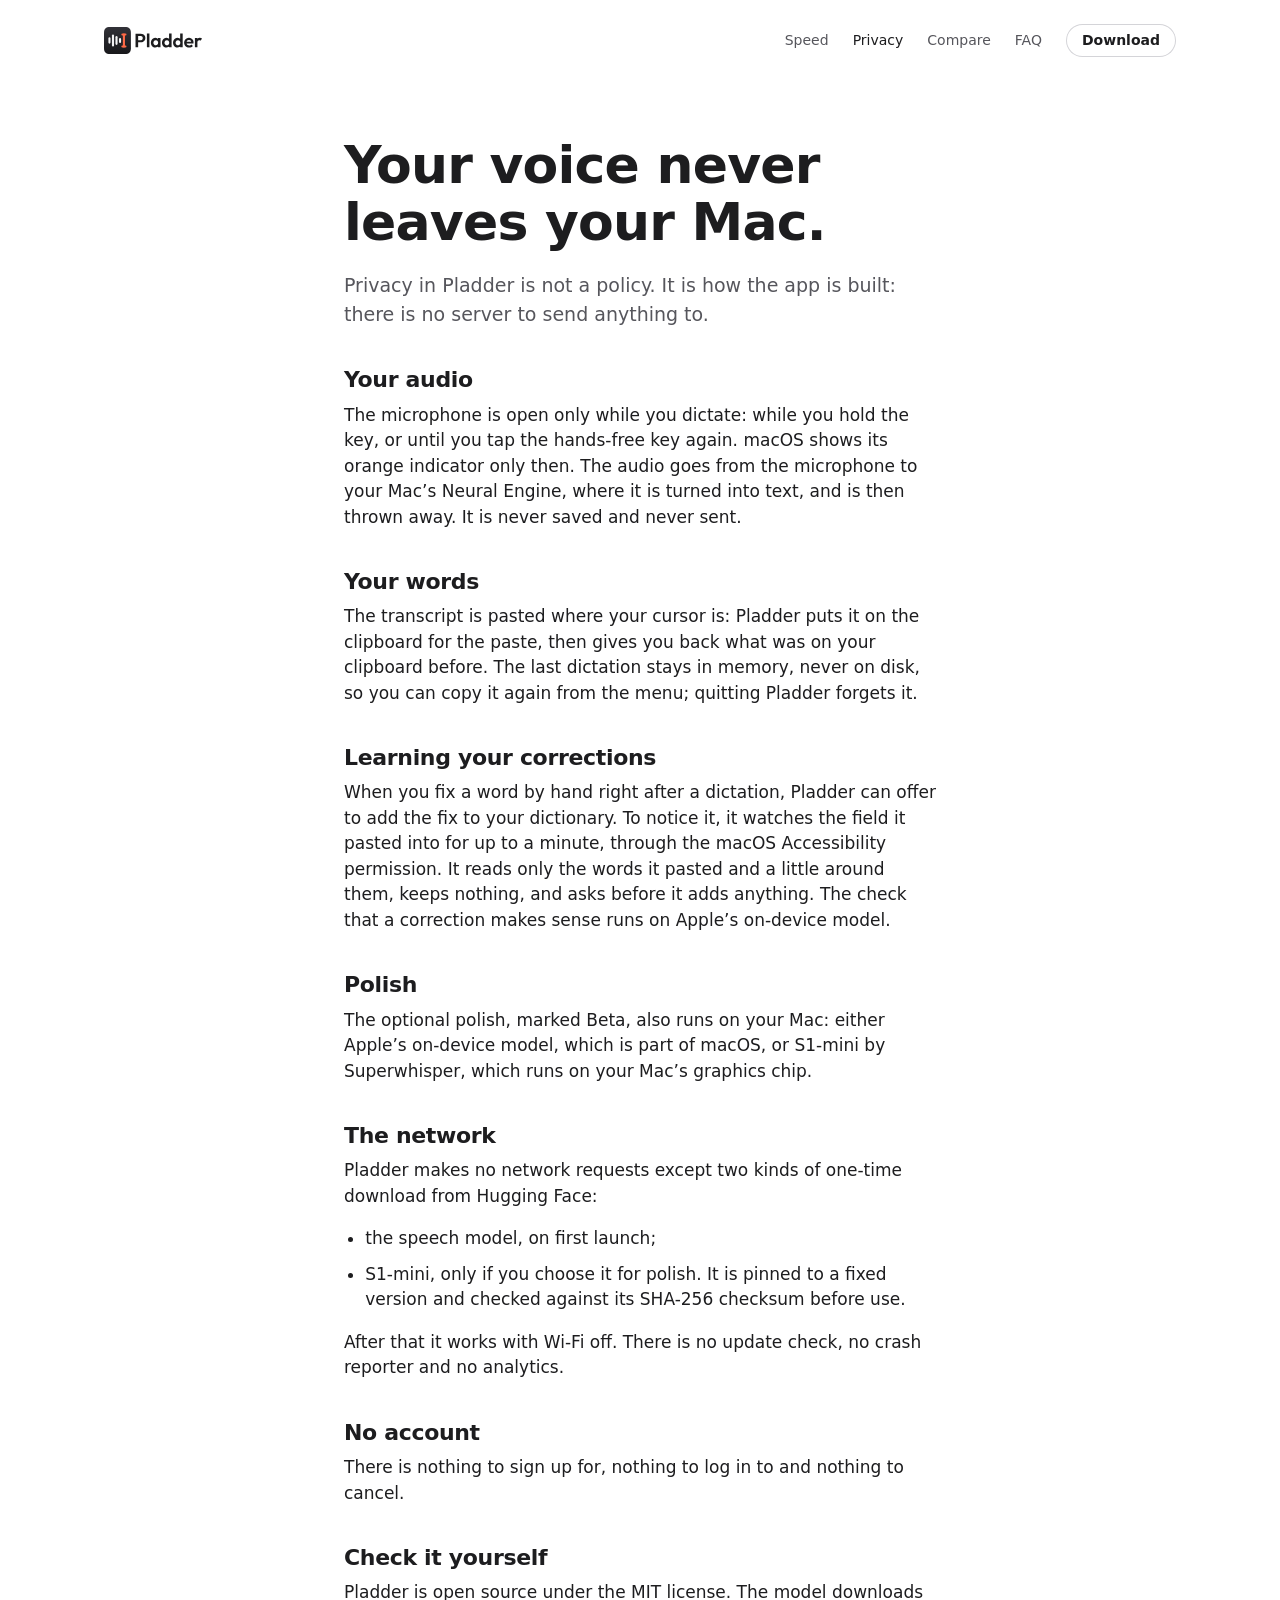
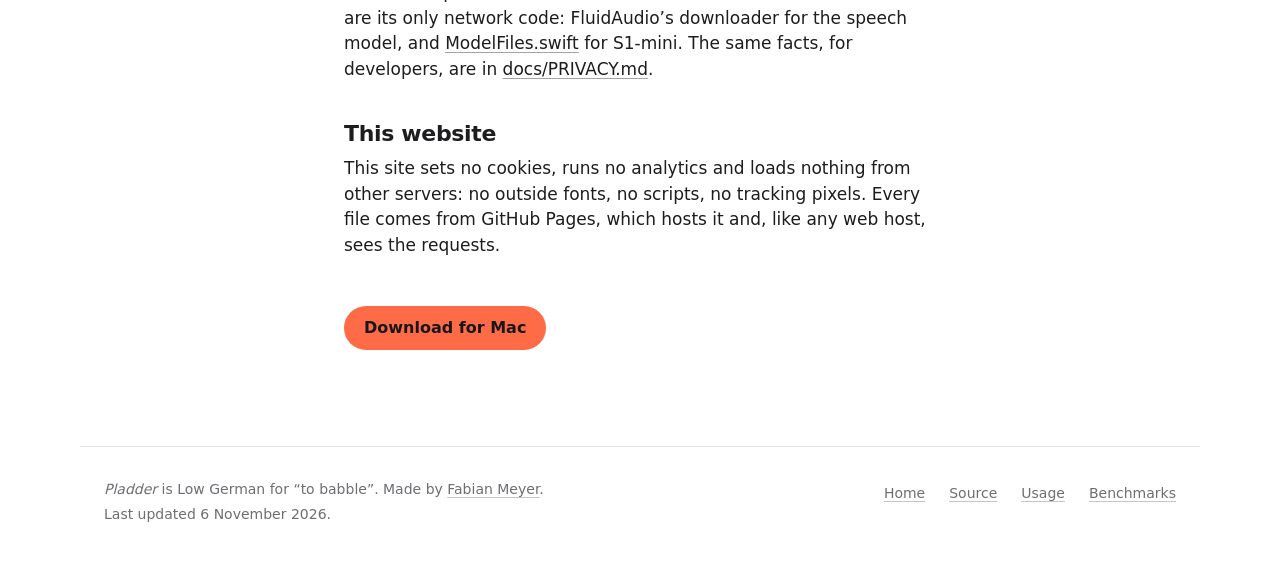
==== commit dc1055df: "UI: a Live pill as wide as its words, quieter exits, one left edge The Live row grows with the words" ====
--- a/site/privacy/index.html
+++ b/site/privacy/index.html
@@ -35,7 +35,7 @@
     <a class="in-page" href="./" aria-current="page">Privacy</a>
     <a class="in-page" href="../#compare">Compare</a>
     <a class="in-page" href="../#faq">FAQ</a>
-    <a class="btn btn-small" href="https://github.com/dinooo13/pladder/releases/latest/download/Pladder.dmg">Download</a>
+    <a class="btn btn-small btn-quiet" href="https://github.com/dinooo13/pladder/releases/latest/download/Pladder.dmg">Download</a>
   </nav>
 </header>
 
@@ -44,16 +44,16 @@
 <p class="lede">Privacy in Pladder is not a policy. It is how the app is built: there is no server to send anything to.</p>
 
 <h2>Your audio</h2>
-<p>The microphone is open only while you dictate: while you hold the key, or until you tap it again in hands-free mode. macOS shows its orange indicator only then. The audio goes from the microphone to your Mac's Neural Engine, where it is turned into text, and is then thrown away. It is never saved and never sent.</p>
+<p>The microphone is open only while you dictate: while you hold the key, or until you tap the hands-free key again. macOS shows its orange indicator only then. The audio goes from the microphone to your Mac’s Neural Engine, where it is turned into text, and is then thrown away. It is never saved and never sent.</p>
 
 <h2>Your words</h2>
 <p>The transcript is pasted where your cursor is: Pladder puts it on the clipboard for the paste, then gives you back what was on your clipboard before. The last dictation stays in memory, never on disk, so you can copy it again from the menu; quitting Pladder forgets it.</p>
 
 <h2>Learning your corrections</h2>
-<p>When you fix a word by hand right after a dictation, Pladder can offer to add the fix to your dictionary. To notice it, it watches the field it pasted into for up to a minute, through the macOS Accessibility permission. It reads only the words it pasted and a little around them, keeps nothing, and asks before it adds anything. The check that a correction makes sense runs on Apple's on-device model.</p>
+<p>When you fix a word by hand right after a dictation, Pladder can offer to add the fix to your dictionary. To notice it, it watches the field it pasted into for up to a minute, through the macOS Accessibility permission. It reads only the words it pasted and a little around them, keeps nothing, and asks before it adds anything. The check that a correction makes sense runs on Apple’s on-device model.</p>
 
 <h2>Polish</h2>
-<p>The optional polish, marked Beta, also runs on your Mac: either Apple's on-device model, which is part of macOS, or S1-mini by Superwhisper, which runs on your Mac's graphics chip.</p>
+<p>The optional polish, marked Beta, also runs on your Mac: either Apple’s on-device model, which is part of macOS, or S1-mini by Superwhisper, which runs on your Mac’s graphics chip.</p>
 
 <h2>The network</h2>
 <p>Pladder makes no network requests except two kinds of one-time download from Hugging Face:</p>
@@ -67,7 +67,7 @@
 <p>There is nothing to sign up for, nothing to log in to and nothing to cancel.</p>
 
 <h2>Check it yourself</h2>
-<p>Pladder is open source under the MIT license. The model downloads are its only network code: FluidAudio's downloader for the speech model, and <a href="https://github.com/dinooo13/pladder/blob/main/Sources/PladderRefine/ModelFiles.swift">ModelFiles.swift</a> for S1-mini. The same facts, for developers, are in <a href="https://github.com/dinooo13/pladder/blob/main/docs/PRIVACY.md">docs/PRIVACY.md</a>.</p>
+<p>Pladder is open source under the MIT license. The model downloads are its only network code: FluidAudio’s downloader for the speech model, and <a href="https://github.com/dinooo13/pladder/blob/main/Sources/PladderRefine/ModelFiles.swift">ModelFiles.swift</a> for S1-mini. The same facts, for developers, are in <a href="https://github.com/dinooo13/pladder/blob/main/docs/PRIVACY.md">docs/PRIVACY.md</a>.</p>
 
 <h2>This website</h2>
 <p>This site sets no cookies, runs no analytics and loads nothing from other servers: no outside fonts, no scripts, no tracking pixels. Every file comes from GitHub Pages, which hosts it and, like any web host, sees the requests.</p>
--- a/site/style.css
+++ b/site/style.css
@@ -49,7 +49,7 @@
   margin: 0;
   background: var(--bg);
   color: var(--ink);
-  font: 400 17px/1.6 var(--text);
+  font: 400 17px/1.5 var(--text);
   overflow-x: clip;
 }
 
@@ -82,7 +82,7 @@
 .skip:focus { top: 1rem; }
 
 /* SF Pro Display at these sizes; a little negative tracking, as Apple sets it. */
-h1, h2, h3 { margin: 0; font-weight: 600; line-height: 1.1; letter-spacing: -0.01em; text-wrap: balance; }
+h1, h2, h3 { margin: 0; font-weight: 600; line-height: 1.1; letter-spacing: -0.015em; text-wrap: balance; }
 h2 { font-size: clamp(30px, 3.4vw, 44px); margin-bottom: 16px; }
 
 .btn {
@@ -97,6 +97,9 @@
   text-decoration: none;
 }
 .btn:hover { background: #FF7D5E; }
+/* The header's button: the hero's is the page's one coral action. */
+.btn-quiet { background: none; color: var(--ink); box-shadow: inset 0 0 0 1px var(--key-line); }
+.btn-quiet:hover { background: var(--soft); }
 .btn-small { padding: 8px 16px; font-size: 14px; }
 
 /* Keycaps as a Mac keyboard prints them: the symbol over the word. */
@@ -162,14 +165,19 @@
 
 /* Sections: plain text on one background, a hairline between them. */
 
-/* Narrower than the hero, so a section's text never leaves half the page empty. */
+/* The hero's container and left edge, so the page has one. */
 .sec {
-  max-width: 880px;
+  max-width: 1120px;
   margin: 0 auto;
   padding: 88px 24px;
   border-top: 1px solid var(--line);
 }
 .hero + .sec { border-top: 0; }
+/* A text-only section takes two columns, heading beside its body, so it fills the width. */
+@media (min-width: 900px) {
+  .split { display: grid; grid-template-columns: minmax(0, 5fr) minmax(0, 6fr); gap: 0 48px; align-items: start; }
+  .split .lede { margin-bottom: 0; }
+}
 .lede { font-size: 19px; color: var(--muted); max-width: 36em; margin-bottom: 32px; }
 .note { font-size: 15px; color: var(--muted); max-width: 44em; }
 .note a { color: var(--ink); }
@@ -193,8 +201,8 @@
 .facts {
   margin-top: 48px;
   display: grid;
-  grid-template-columns: repeat(auto-fit, minmax(min(100%, 300px), 1fr));
-  gap: 28px 40px;
+  grid-template-columns: repeat(auto-fit, minmax(min(100%, 220px), 1fr));
+  gap: 28px 32px;
 }
 .facts dt { font-weight: 600; display: flex; flex-wrap: wrap; align-items: center; gap: 6px; }
 .facts dd { color: var(--muted); font-size: 16px; margin-top: 4px; }
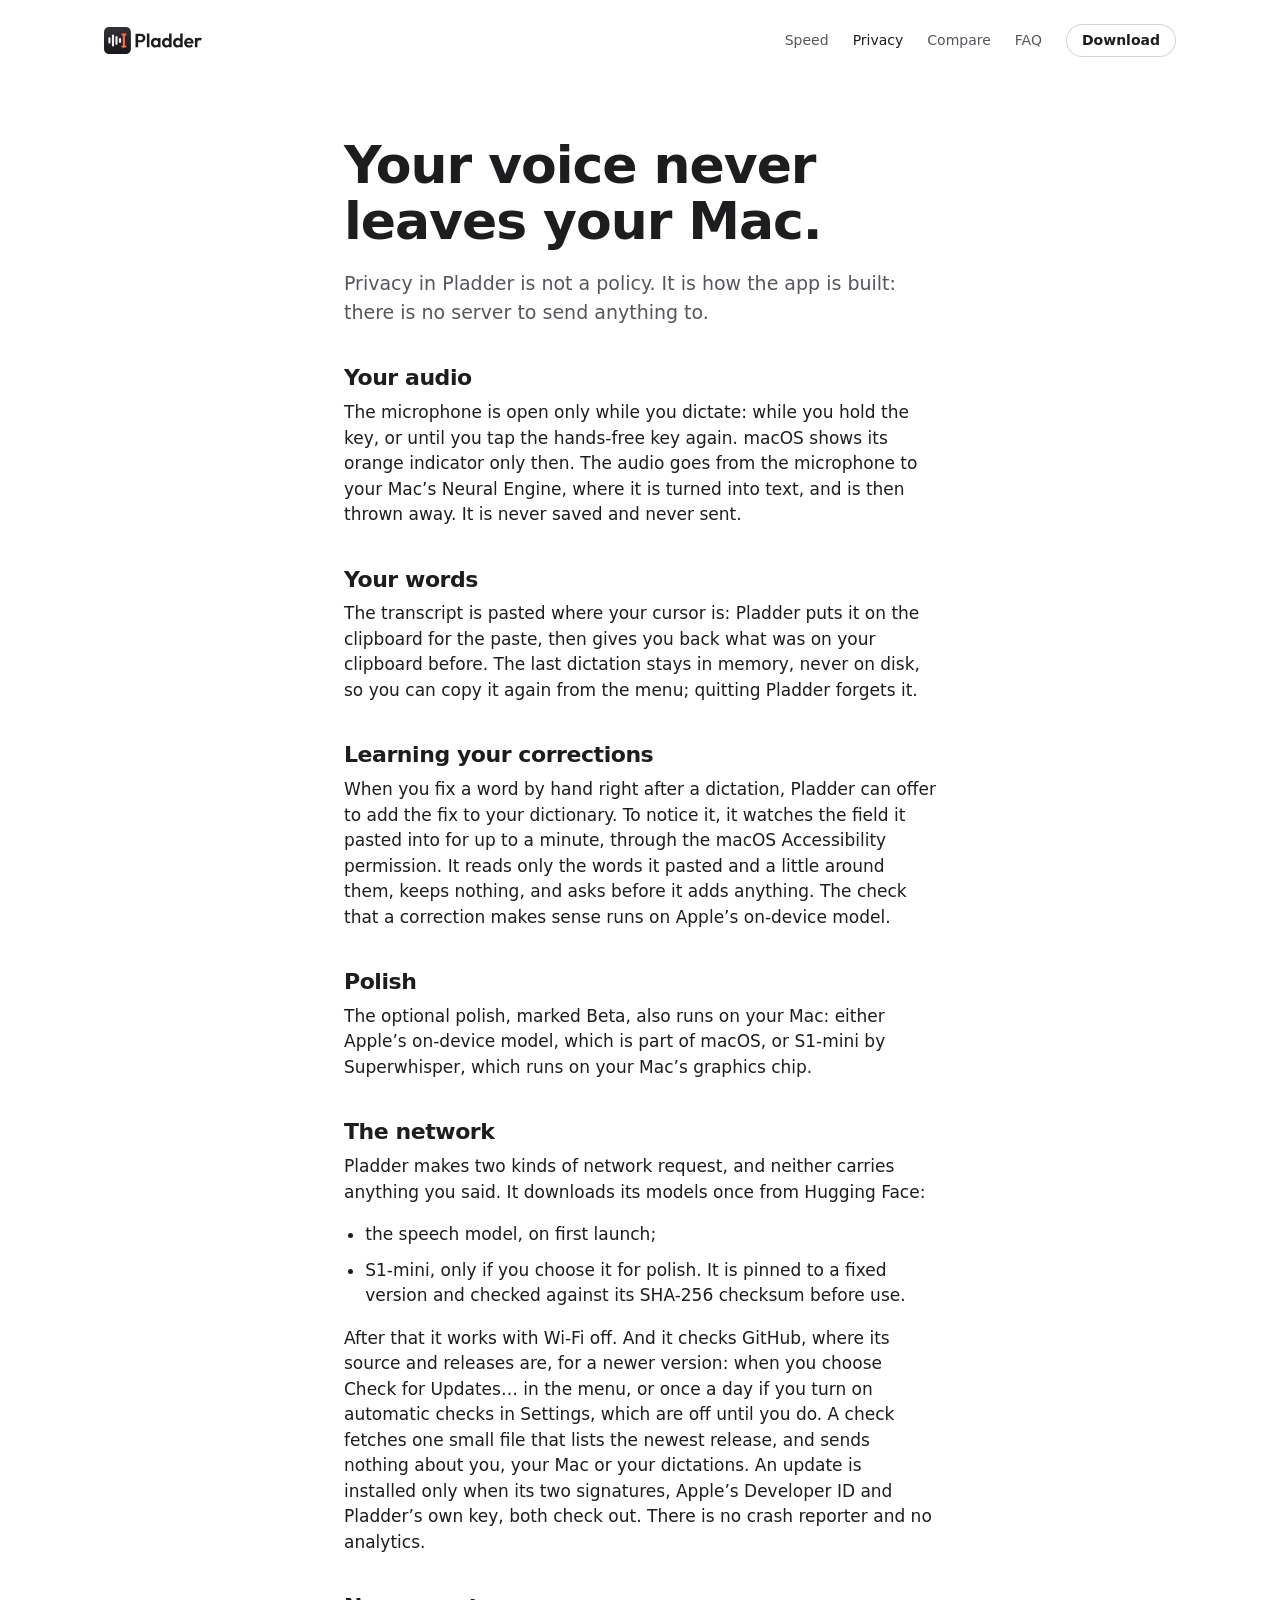
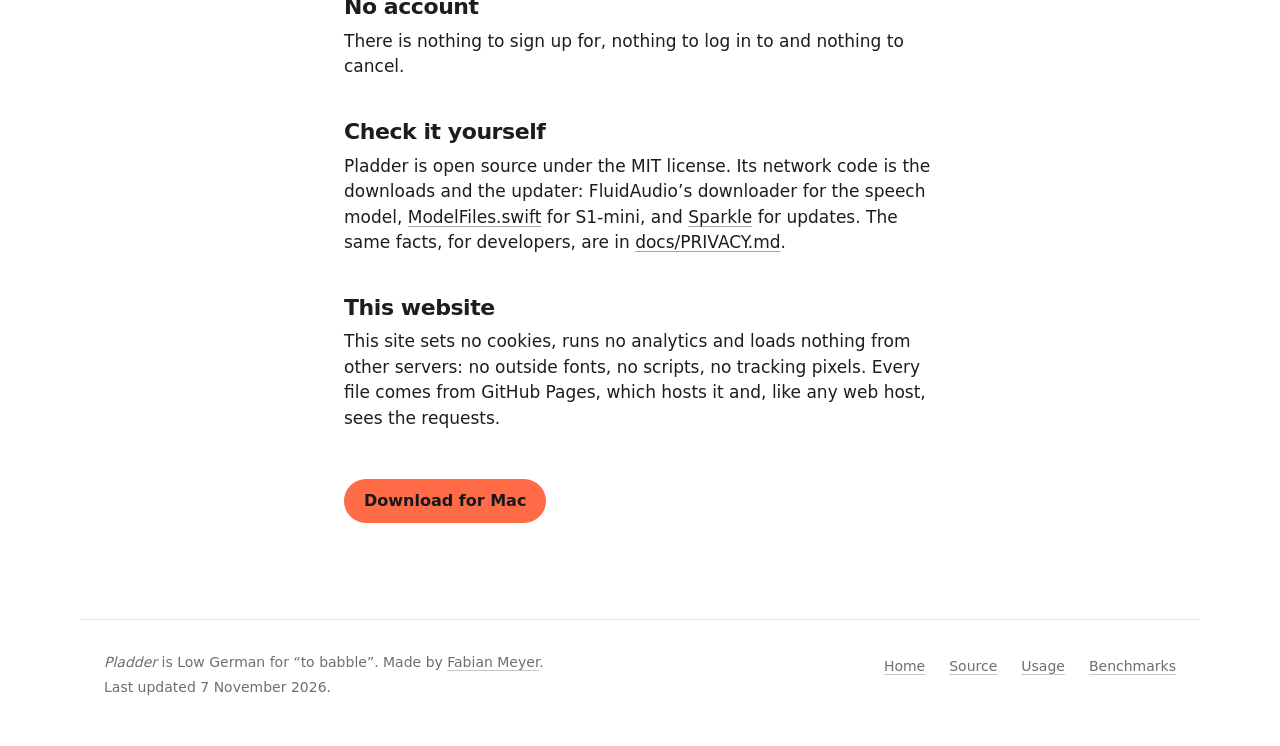
==== commit 6c3859e6: "Docs: updates, optional, from GitHub, carrying nothing about the user CLAUDE.md gets an Updates deci" ====
--- a/site/privacy/index.html
+++ b/site/privacy/index.html
@@ -4,7 +4,7 @@
 <meta charset="utf-8">
 <meta name="viewport" content="width=device-width, initial-scale=1">
 <title>Privacy: your voice never leaves your Mac – Pladder</title>
-<meta name="description" content="How Pladder handles your voice and your words: audio and text stay on your Mac, the microphone is open only while you dictate, and there is no account, no analytics and no update check.">
+<meta name="description" content="How Pladder handles your voice and your words: audio and text stay on your Mac, the microphone is open only while you dictate, and there is no account and no analytics.">
 <link rel="canonical" href="https://dinooo13.github.io/pladder/privacy/">
 <link rel="icon" href="../favicon.svg" type="image/svg+xml">
 <link rel="apple-touch-icon" href="../apple-touch-icon.png">
@@ -15,7 +15,7 @@
 <meta property="og:type" content="article">
 <meta property="og:site_name" content="Pladder">
 <meta property="og:title" content="Pladder privacy: your voice never leaves your Mac">
-<meta property="og:description" content="Audio and text stay on your Mac. No account, no analytics, no update check.">
+<meta property="og:description" content="Audio and text stay on your Mac. No account, no analytics.">
 <meta property="og:url" content="https://dinooo13.github.io/pladder/privacy/">
 <meta property="og:image" content="https://dinooo13.github.io/pladder/social-preview.png">
 <meta property="og:image:width" content="1280">
@@ -56,18 +56,18 @@
 <p>The optional polish, marked Beta, also runs on your Mac: either Apple’s on-device model, which is part of macOS, or S1-mini by Superwhisper, which runs on your Mac’s graphics chip.</p>
 
 <h2>The network</h2>
-<p>Pladder makes no network requests except two kinds of one-time download from Hugging Face:</p>
+<p>Pladder makes two kinds of network request, and neither carries anything you said. It downloads its models once from Hugging Face:</p>
 <ul>
   <li>the speech model, on first launch;</li>
   <li>S1-mini, only if you choose it for polish. It is pinned to a fixed version and checked against its SHA-256 checksum before use.</li>
 </ul>
-<p>After that it works with Wi-Fi off. There is no update check, no crash reporter and no analytics.</p>
+<p>After that it works with Wi-Fi off. And it checks GitHub, where its source and releases are, for a newer version: when you choose Check for Updates… in the menu, or once a day if you turn on automatic checks in Settings, which are off until you do. A check fetches one small file that lists the newest release, and sends nothing about you, your Mac or your dictations. An update is installed only when its two signatures, Apple’s Developer ID and Pladder’s own key, both check out. There is no crash reporter and no analytics.</p>
 
 <h2>No account</h2>
 <p>There is nothing to sign up for, nothing to log in to and nothing to cancel.</p>
 
 <h2>Check it yourself</h2>
-<p>Pladder is open source under the MIT license. The model downloads are its only network code: FluidAudio’s downloader for the speech model, and <a href="https://github.com/dinooo13/pladder/blob/main/Sources/PladderRefine/ModelFiles.swift">ModelFiles.swift</a> for S1-mini. The same facts, for developers, are in <a href="https://github.com/dinooo13/pladder/blob/main/docs/PRIVACY.md">docs/PRIVACY.md</a>.</p>
+<p>Pladder is open source under the MIT license. Its network code is the downloads and the updater: FluidAudio’s downloader for the speech model, <a href="https://github.com/dinooo13/pladder/blob/main/Sources/PladderRefine/ModelFiles.swift">ModelFiles.swift</a> for S1-mini, and <a href="https://sparkle-project.org">Sparkle</a> for updates. The same facts, for developers, are in <a href="https://github.com/dinooo13/pladder/blob/main/docs/PRIVACY.md">docs/PRIVACY.md</a>.</p>
 
 <h2>This website</h2>
 <p>This site sets no cookies, runs no analytics and loads nothing from other servers: no outside fonts, no scripts, no tracking pixels. Every file comes from GitHub Pages, which hosts it and, like any web host, sees the requests.</p>
@@ -78,7 +78,7 @@
 <footer class="foot">
   <div>
     <p><em>Pladder</em> is Low German for “to babble”. Made by <a href="https://github.com/dinooo13">Fabian Meyer</a>.</p>
-    <p>Last updated <time datetime="2026-11-06">6 November 2026</time>.</p>
+    <p>Last updated <time datetime="2026-11-07">7 November 2026</time>.</p>
   </div>
   <nav aria-label="Footer"><a href="../">Home</a><a href="https://github.com/dinooo13/pladder">Source</a><a href="https://github.com/dinooo13/pladder/blob/main/docs/USAGE.md">Usage</a><a href="https://github.com/dinooo13/pladder/blob/main/docs/BENCHMARKS.md">Benchmarks</a></nav>
 </footer>
--- a/site/style.css
+++ b/site/style.css
@@ -22,6 +22,27 @@
   --tile-bottom: #18181B;
   --text: -apple-system, BlinkMacSystemFont, "Segoe UI", system-ui, sans-serif;
   --mono: ui-monospace, "SF Mono", Menlo, Consolas, monospace;
+  /* The hero's drawn T3 Code window, in its own light and dark themes, and the pill. */
+  --app-bg: #FDFDFD;
+  --app-side: #FAFAFA;
+  --app-line: #E4E4E7;
+  --app-ink: #18181B;
+  --app-muted: #71717A;
+  --app-control: #F4F4F5;
+  --app-row: #FFFFFF;
+  --app-ring: rgba(228, 228, 231, 0.7);
+  --app-msg: #EBEBED;
+  --app-card: #FFFFFF;
+  --app-outline: rgba(0, 0, 0, 0.08);
+  --app-code: rgba(24, 24, 27, 0.08);
+  --app-primary: #3B50D6;
+  --app-info: #1D4ED8;
+  --app-add: #047857;
+  --app-del: #B91C1C;
+  --pill-bg: rgba(255, 255, 255, 0.62);
+  --pill-line: rgba(255, 255, 255, 0.75);
+  --pill-hi: rgba(255, 255, 255, 0.9);
+  --pill-ink: #1D1D1F;
 }
 
 @media (prefers-color-scheme: dark) {
@@ -38,6 +59,26 @@
     /* The mark's dark tile, lifted so it does not sink into the page. */
     --tile-top: #45454C;
     --tile-bottom: #2A2A2E;
+    --app-bg: #000000;
+    --app-side: #000000;
+    --app-line: rgba(255, 255, 255, 0.08);
+    --app-ink: #F5F5F5;
+    --app-muted: #A3A3A3;
+    --app-control: #191A1D;
+    --app-row: rgba(255, 255, 255, 0.07);
+    --app-ring: transparent;
+    --app-msg: #1C1C1C;
+    --app-card: #111111;
+    --app-outline: rgba(255, 255, 255, 0.06);
+    --app-code: rgba(245, 245, 245, 0.1);
+    --app-primary: #4F68F0;
+    --app-info: #60A5FA;
+    --app-add: #34D399;
+    --app-del: #F87171;
+    --pill-bg: rgba(48, 48, 56, 0.62);
+    --pill-line: rgba(255, 255, 255, 0.14);
+    --pill-hi: rgba(255, 255, 255, 0.12);
+    --pill-ink: #F5F5F7;
   }
 }
 
@@ -81,8 +122,9 @@
 }
 .skip:focus { top: 1rem; }
 
-/* SF Pro Display at these sizes; a little negative tracking, as Apple sets it. */
-h1, h2, h3 { margin: 0; font-weight: 600; line-height: 1.1; letter-spacing: -0.015em; text-wrap: balance; }
+/* SF Pro Display, its character from tight tracking rather than another face: the app,
+   the README hero and the social card are SF too, in every browser. */
+h1, h2, h3 { margin: 0; font-weight: 600; line-height: 1.08; letter-spacing: -0.02em; text-wrap: balance; }
 h2 { font-size: clamp(30px, 3.4vw, 44px); margin-bottom: 16px; }
 
 .btn {
@@ -148,7 +190,7 @@
   margin: 0 auto;
   padding: 56px 24px 24px;
   display: grid;
-  grid-template-columns: minmax(0, 1fr) minmax(0, 580px);
+  grid-template-columns: minmax(0, 440px) minmax(0, 1fr);
   align-items: center;
   gap: 40px 48px;
 }
@@ -160,8 +202,211 @@
 .perks { font-size: 14px; color: var(--faint); }
 .keys { display: flex; flex-wrap: wrap; align-items: center; gap: 8px; font-size: 14px; color: var(--muted); }
 .kgroup { display: inline-flex; align-items: center; gap: inherit; white-space: nowrap; }
-.visual { justify-self: end; width: 100%; max-width: 580px; }
-.visual img { width: 100%; }
+/* T3 Code's chat, built from its MIT source, with Pladder's pill over it. Drawn at
+   760 design pixels and scaled by --u, one design pixel, so the whole window fits its
+   column. */
+.visual {
+  --u: min(1px, 100cqw / 760);
+  container-type: inline-size;
+  position: relative;
+  width: 100%;
+  display: flex;
+  flex-direction: column;
+}
+.t3 {
+  width: calc(760 * var(--u));
+  min-height: calc(480 * var(--u));
+  display: flex;
+  overflow: hidden;
+  background: var(--app-bg);
+  color: var(--app-ink);
+  border: 1px solid var(--app-line);
+  border-radius: calc(12 * var(--u));
+  box-shadow: 0 calc(24 * var(--u)) calc(56 * var(--u)) rgba(0, 0, 0, 0.12);
+  font: 400 calc(14 * var(--u))/1.5 var(--text);
+  text-align: left;
+}
+.t3 svg { flex: none; width: calc(13 * var(--u)); height: calc(13 * var(--u)); }
+.t3 .mute { color: var(--app-muted); }
+.t3-side {
+  flex: 0 0 calc(220 * var(--u));
+  min-width: 0;
+  overflow: hidden;
+  display: flex;
+  flex-direction: column;
+  background: var(--app-side);
+  border-right: 1px solid var(--app-line);
+}
+.t3-title {
+  height: calc(52 * var(--u));
+  flex: none;
+  display: flex;
+  align-items: center;
+  gap: calc(10 * var(--u));
+  padding: 0 calc(12 * var(--u));
+  font-weight: 500;
+  white-space: nowrap;
+}
+.t3-title b { font-weight: 700; }
+.lights { display: flex; gap: calc(7 * var(--u)); }
+.lights i { width: calc(11 * var(--u)); height: calc(11 * var(--u)); border-radius: 50%; background: #FF5F57; }
+.lights i + i { background: #FEBC2E; }
+.lights i + i + i { background: #28C840; }
+.t3-search {
+  margin: 0 calc(8 * var(--u)) calc(6 * var(--u));
+  height: calc(32 * var(--u));
+  display: flex;
+  align-items: center;
+  gap: calc(8 * var(--u));
+  padding: 0 calc(8 * var(--u));
+  border-radius: calc(6 * var(--u));
+  background: var(--app-control);
+  color: var(--app-muted);
+  font-weight: 500;
+}
+.t3-search svg { width: calc(15 * var(--u)); height: calc(15 * var(--u)); }
+.t3-group {
+  height: calc(32 * var(--u));
+  display: flex;
+  align-items: center;
+  gap: calc(8 * var(--u));
+  padding: 0 calc(16 * var(--u));
+  font-size: calc(12 * var(--u));
+  font-weight: 500;
+  color: var(--app-muted);
+}
+.t3-group .rule { flex: 1; height: 1px; background: var(--app-line); }
+.t3-group.settled { margin-top: auto; padding-bottom: calc(8 * var(--u)); }
+.t3-threads { padding: 0 calc(8 * var(--u)); display: flex; flex-direction: column; gap: calc(4 * var(--u)); }
+.t3-thread { border-radius: calc(6 * var(--u)); padding: calc(8 * var(--u)) calc(10 * var(--u)); display: flex; flex-direction: column; gap: 1px; }
+.t3-thread.active { background: var(--app-row); box-shadow: inset 0 0 0 1px var(--app-ring); }
+.t3-thread .meta {
+  min-height: calc(20 * var(--u));
+  display: flex;
+  align-items: center;
+  gap: calc(6 * var(--u));
+  font-size: calc(12 * var(--u));
+  color: var(--app-muted);
+  white-space: nowrap;
+  overflow: hidden;
+}
+.t3-thread .name { flex: 1; min-width: 0; overflow: hidden; text-overflow: ellipsis; }
+.t3-thread .branch { margin-top: calc(2 * var(--u)); }
+.t3-thread .subject { font-weight: 500; white-space: nowrap; overflow: hidden; text-overflow: ellipsis; }
+.badge {
+  flex: none;
+  width: calc(16 * var(--u));
+  height: calc(16 * var(--u));
+  border-radius: calc(4 * var(--u));
+  background: var(--app-control);
+  color: var(--app-ink);
+  display: grid;
+  place-items: center;
+  font-size: calc(9 * var(--u));
+  font-weight: 700;
+}
+.badge.coral { background: var(--coral); color: var(--coral-ink); }
+.status { display: flex; align-items: center; gap: calc(4 * var(--u)); font-weight: 500; color: var(--app-info); }
+.diff { font-family: var(--mono); }
+.diff .add { color: var(--app-add); }
+.diff .del { color: var(--app-del); }
+
+.t3-main { flex: 1 1 auto; min-width: 0; display: flex; flex-direction: column; }
+.t3-crumbs {
+  height: calc(52 * var(--u));
+  flex: none;
+  display: flex;
+  align-items: center;
+  gap: calc(10 * var(--u));
+  padding: 0 calc(16 * var(--u));
+  font-weight: 500;
+  white-space: nowrap;
+  overflow: hidden;
+}
+.t3-crumbs .square { flex: none; width: calc(14 * var(--u)); height: calc(14 * var(--u)); border-radius: calc(3 * var(--u)); background: var(--coral); }
+.t3-crumbs .name { overflow: hidden; text-overflow: ellipsis; }
+.t3-chat {
+  flex: 1 1 auto;
+  margin: 0 calc(16 * var(--u)) 0 calc(24 * var(--u));
+  padding: calc(12 * var(--u)) calc(16 * var(--u)) 0;
+  display: flex;
+  flex-direction: column;
+  gap: calc(16 * var(--u));
+}
+.t3-ask { align-self: flex-end; max-width: 80%; background: var(--app-msg); border-radius: calc(16 * var(--u)); padding: calc(12 * var(--u)); }
+.t3-worked {
+  display: flex;
+  align-items: center;
+  gap: calc(4 * var(--u));
+  padding: calc(4 * var(--u)) 0 calc(8 * var(--u));
+  border-bottom: 1px solid var(--app-line);
+  color: var(--app-muted);
+}
+.t3-worked svg { width: calc(14 * var(--u)); height: calc(14 * var(--u)); }
+.t3-chat p { padding: calc(2 * var(--u)) calc(4 * var(--u)); line-height: 1.65; }
+.t3-chat code { font: 0.85em var(--mono); padding: 0.1em 0.35em; border-radius: calc(4 * var(--u)); background: var(--app-code); }
+.t3-composer {
+  width: calc(100% - 56 * var(--u));
+  max-width: calc(560 * var(--u));
+  margin: calc(20 * var(--u)) auto 0 calc(40 * var(--u));
+  border-radius: calc(16 * var(--u));
+  background: var(--app-card);
+  box-shadow: 0 0 0 1px var(--app-outline), 0 1px 2px rgba(0, 0, 0, 0.05);
+}
+.t3-composer p { padding: calc(14 * var(--u)) calc(16 * var(--u)) calc(8 * var(--u)); line-height: 1.65; }
+.t3-tools { display: flex; align-items: center; gap: calc(8 * var(--u)); padding: 0 calc(8 * var(--u)) calc(8 * var(--u)) calc(14 * var(--u)); color: var(--app-muted); }
+.t3-tools > svg { width: calc(16 * var(--u)); height: calc(16 * var(--u)); margin-right: auto; }
+.t3-model { padding: 0 calc(8 * var(--u)); font-weight: 500; color: var(--app-ink); white-space: nowrap; }
+.t3-send {
+  width: calc(32 * var(--u));
+  height: calc(32 * var(--u));
+  border-radius: 50%;
+  display: grid;
+  place-items: center;
+  background: var(--app-primary);
+  color: #FFFFFF;
+  box-shadow: inset 0 1px rgba(255, 255, 255, 0.16);
+}
+.t3-foot {
+  width: calc(100% - 56 * var(--u));
+  max-width: calc(560 * var(--u));
+  margin: 0 auto 0 calc(40 * var(--u));
+  display: flex;
+  justify-content: space-between;
+  gap: calc(8 * var(--u));
+  padding: calc(8 * var(--u)) calc(8 * var(--u)) calc(76 * var(--u));
+  font-size: calc(12 * var(--u));
+  color: var(--app-muted);
+  white-space: nowrap;
+}
+
+/* Pladder's Live pill, to OverlayPill.swift's metrics and as wide as its words, centred
+   under the composer (220 + 40 + 242 design pixels in) and overlapping the window's lower
+   edge as the real one rests above the Dock. */
+.pill {
+  position: relative;
+  align-self: flex-start;
+  width: max-content;
+  max-width: calc(100% - 24px);
+  margin: calc(-40 * var(--u)) 0 0 calc(502 * var(--u));
+  transform: translateX(-50%);
+  min-height: 56px;
+  display: flex;
+  align-items: center;
+  gap: 10px;
+  padding: 12px 18px;
+  border-radius: 999px;
+  background: var(--pill-bg);
+  color: var(--pill-ink);
+  border: 1px solid var(--pill-line);
+  box-shadow: 0 10px 30px rgba(0, 0, 0, 0.14), inset 0 1px 0 var(--pill-hi);
+  -webkit-backdrop-filter: blur(24px) saturate(180%);
+  backdrop-filter: blur(24px) saturate(180%);
+}
+.rec { flex: none; width: 8px; height: 8px; border-radius: 50%; background: var(--coral); }
+.wave { flex: none; display: flex; align-items: center; gap: 3px; height: 24px; opacity: 0.8; }
+.wave i { display: block; width: 3px; height: calc(var(--h) * 1px); border-radius: 2px; background: currentColor; }
+.said { min-width: 0; font-size: 13px; font-weight: 500; line-height: 1.35; }
 
 /* Sections: plain text on one background, a hairline between them. */
 
@@ -201,8 +446,8 @@
 .facts {
   margin-top: 48px;
   display: grid;
-  grid-template-columns: repeat(auto-fit, minmax(min(100%, 220px), 1fr));
-  gap: 28px 32px;
+  grid-template-columns: repeat(auto-fit, minmax(min(100%, 420px), 1fr));
+  gap: 28px 48px;
 }
 .facts dt { font-weight: 600; display: flex; flex-wrap: wrap; align-items: center; gap: 6px; }
 .facts dd { color: var(--muted); font-size: 16px; margin-top: 4px; }
@@ -261,6 +506,7 @@
   font-weight: 600;
   cursor: pointer;
   list-style: none;
+  text-wrap: pretty;
 }
 .faq summary::-webkit-details-marker { display: none; }
 .faq summary::after { content: "+"; flex: none; font-size: 22px; line-height: 1; color: var(--faint); transition: transform 0.15s; }
@@ -274,6 +520,8 @@
 .cta h2 { font-size: clamp(34px, 4.4vw, 56px); }
 .cta .lede { margin-bottom: 24px; }
 .release { margin-top: 20px; font-size: 14px; color: var(--faint); max-width: 34em; }
+.release + .release { margin-top: 8px; }
+.release code { font: 13px var(--mono); color: var(--muted); user-select: all; }
 
 /* Footer */
 
@@ -306,8 +554,14 @@
 /* Narrower screens */
 
 @media (max-width: 900px) {
-  .hero { grid-template-columns: 1fr; padding-top: 32px; }
-  .visual { justify-self: center; }
+  /* One column: the headline, the picture it is about with the keys under it as its
+     caption, then the words and the button. The text block's children join the hero's
+     grid to interleave. */
+  .hero { grid-template-columns: 1fr; padding-top: 32px; row-gap: 24px; }
+  .hero-text { display: contents; }
+  .hero h1 { order: -3; }
+  .visual { order: -2; }
+  .keys { order: -1; margin-bottom: 8px; }
   .styles { grid-template-columns: repeat(2, 1fr); }
 }
 
@@ -327,4 +581,9 @@
   tbody td::before { content: attr(data-label); font-size: 14px; font-weight: 600; color: var(--faint); padding-top: 0.1em; }
   td.us::before { color: var(--ink); }
   kbd.key-space { padding-inline: 22px; }
-}
+  /* On a phone the window drops its sidebar, so the chat stays legible. */
+  .visual { --u: min(1px, 100cqw / 540); }
+  .t3 { width: calc(540 * var(--u)); min-height: 0; }
+  .t3-side { display: none; }
+  .pill { margin-left: calc(282 * var(--u)); }
+}
